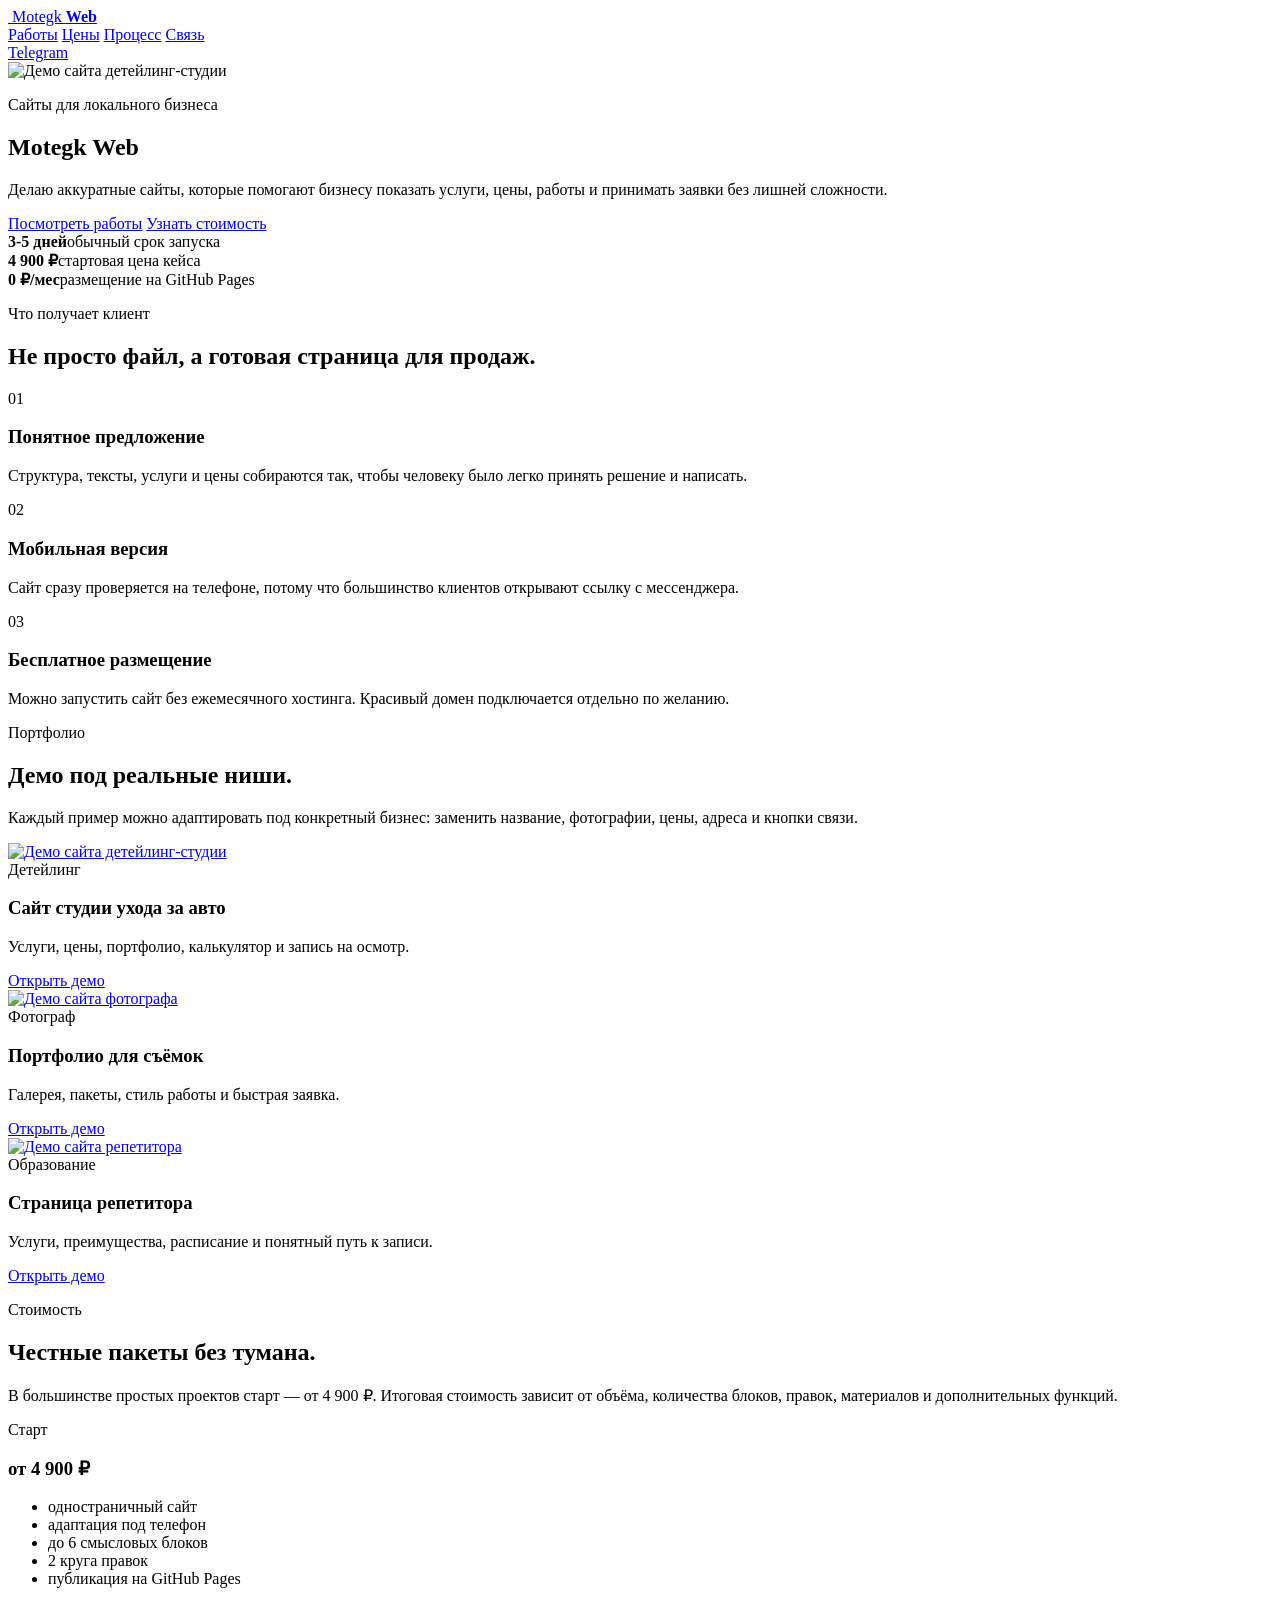
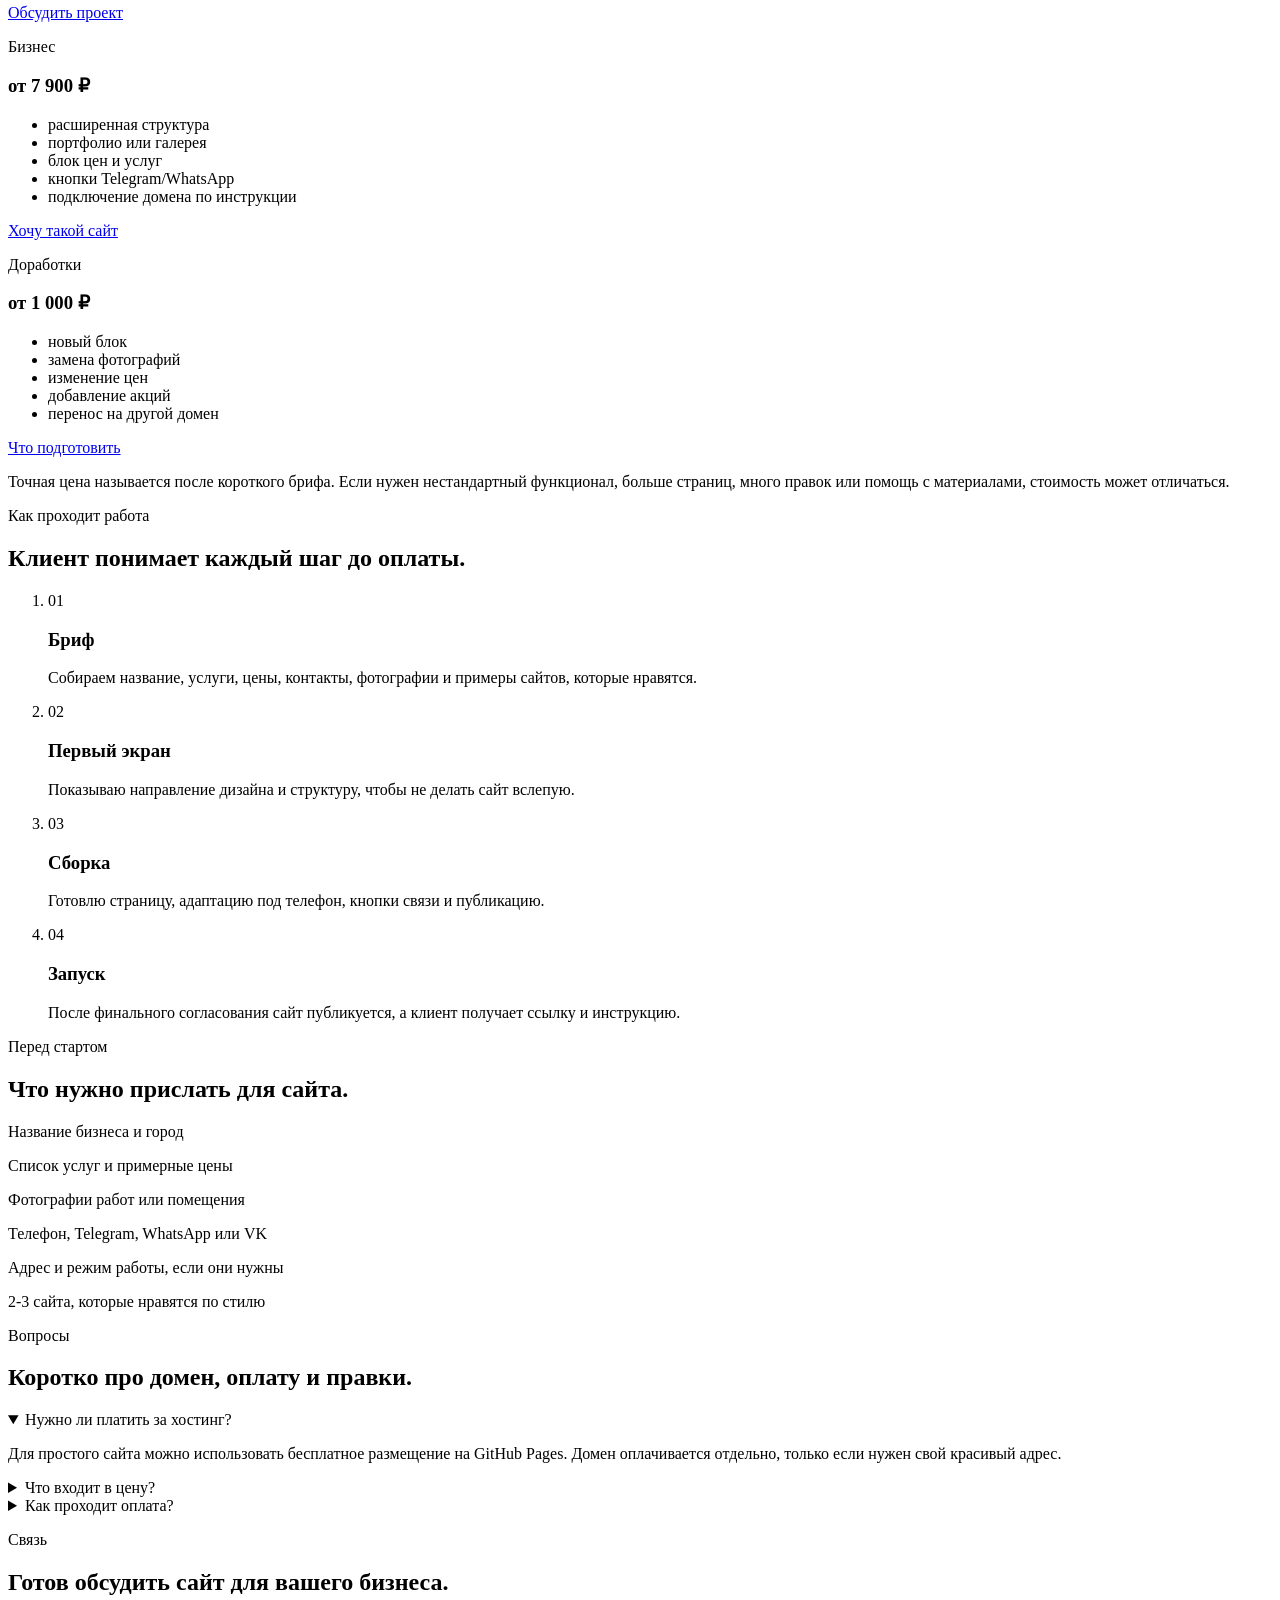
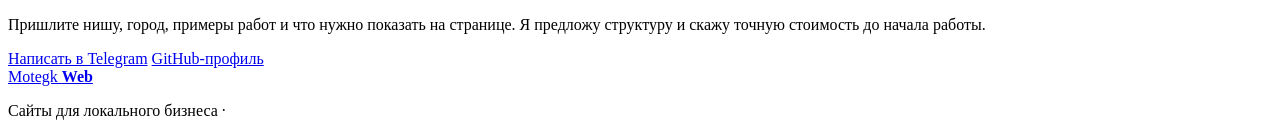
==== index.html @ 1a7b8a08 "Add files via upload" ====
<!doctype html>
<html lang="ru">
<head>
  <meta charset="UTF-8">
  <meta name="viewport" content="width=device-width, initial-scale=1.0">
  <meta name="description" content="Motegk Web: аккуратные сайты для локального бизнеса. Лендинги, портфолио и страницы услуг с бесплатным размещением.">
  <title>Motegk Web | сайты для локального бизнеса</title>
  <link rel="stylesheet" href="styles.css">
</head>
<body>
  <header class="site-header">
    <a class="brand" href="#top" aria-label="Motegk Web">
      <img class="brand-logo" src="assets/logo-motegk.webp" alt="">
      <span>Motegk <b>Web</b></span>
    </a>
    <nav class="desktop-nav" aria-label="Основная навигация">
      <a href="#cases">Работы</a>
      <a href="#prices">Цены</a>
      <a href="#process">Процесс</a>
      <a href="#contact">Связь</a>
    </nav>
    <a class="header-button" href="https://t.me/Motegk">Telegram</a>
  </header>

  <main>
    <section class="hero" id="top">
      <img class="hero-image" src="assets/case-detailing.webp" alt="Демо сайта детейлинг-студии">
      <div class="hero-overlay" aria-hidden="true"></div>
      <div class="hero-content">
        <p class="eyebrow">Сайты для локального бизнеса</p>
        <h1>Motegk Web</h1>
        <p class="hero-copy">Делаю аккуратные сайты, которые помогают бизнесу показать услуги, цены, работы и принимать заявки без лишней сложности.</p>
        <div class="hero-actions">
          <a class="primary-action" href="#cases">Посмотреть работы</a>
          <a class="secondary-action" href="#prices">Узнать стоимость</a>
        </div>
      </div>
      <div class="hero-proof" aria-label="Кратко о формате работы">
        <div><strong>3-5 дней</strong><span>обычный срок запуска</span></div>
        <div><strong>4 900 ₽</strong><span>стартовая цена кейса</span></div>
        <div><strong>0 ₽/мес</strong><span>размещение на GitHub Pages</span></div>
      </div>
    </section>

    <section class="intro section">
      <div class="intro-lead">
        <p class="eyebrow dark">Что получает клиент</p>
        <h2>Не просто файл, а готовая страница для продаж.</h2>
      </div>
      <div class="intro-grid">
        <article>
          <span>01</span>
          <h3>Понятное предложение</h3>
          <p>Структура, тексты, услуги и цены собираются так, чтобы человеку было легко принять решение и написать.</p>
        </article>
        <article>
          <span>02</span>
          <h3>Мобильная версия</h3>
          <p>Сайт сразу проверяется на телефоне, потому что большинство клиентов открывают ссылку с мессенджера.</p>
        </article>
        <article>
          <span>03</span>
          <h3>Бесплатное размещение</h3>
          <p>Можно запустить сайт без ежемесячного хостинга. Красивый домен подключается отдельно по желанию.</p>
        </article>
      </div>
    </section>

    <section class="cases section" id="cases">
      <div class="section-heading">
        <div>
          <p class="eyebrow dark">Портфолио</p>
          <h2>Демо под реальные ниши.</h2>
        </div>
        <p>Каждый пример можно адаптировать под конкретный бизнес: заменить название, фотографии, цены, адреса и кнопки связи.</p>
      </div>
      <div class="case-grid">
        <article class="case-card">
          <a class="case-image" href="https://motegk.github.io/detailing-studio-demo/" target="_blank" rel="noopener">
            <img src="assets/case-detailing.webp" alt="Демо сайта детейлинг-студии">
          </a>
          <div class="case-body">
            <span>Детейлинг</span>
            <h3>Сайт студии ухода за авто</h3>
            <p>Услуги, цены, портфолио, калькулятор и запись на осмотр.</p>
            <a href="https://motegk.github.io/detailing-studio-demo/" target="_blank" rel="noopener">Открыть демо</a>
          </div>
        </article>
        <article class="case-card">
          <a class="case-image" href="https://motegk.github.io/photographer-demo/" target="_blank" rel="noopener">
            <img src="assets/case-photographer.webp" alt="Демо сайта фотографа">
          </a>
          <div class="case-body">
            <span>Фотограф</span>
            <h3>Портфолио для съёмок</h3>
            <p>Галерея, пакеты, стиль работы и быстрая заявка.</p>
            <a href="https://motegk.github.io/photographer-demo/" target="_blank" rel="noopener">Открыть демо</a>
          </div>
        </article>
        <article class="case-card">
          <a class="case-image" href="https://motegk.github.io/math-tutor-demo/" target="_blank" rel="noopener">
            <img src="assets/case-tutor.webp" alt="Демо сайта репетитора">
          </a>
          <div class="case-body">
            <span>Образование</span>
            <h3>Страница репетитора</h3>
            <p>Услуги, преимущества, расписание и понятный путь к записи.</p>
            <a href="https://motegk.github.io/math-tutor-demo/" target="_blank" rel="noopener">Открыть демо</a>
          </div>
        </article>
      </div>
    </section>

    <section class="prices section" id="prices">
      <div class="section-heading">
        <div>
          <p class="eyebrow dark">Стоимость</p>
          <h2>Честные пакеты без тумана.</h2>
        </div>
        <p>В большинстве простых проектов старт — от 4 900 ₽. Итоговая стоимость зависит от объёма, количества блоков, правок, материалов и дополнительных функций.</p>
      </div>
      <div class="price-grid">
        <article class="price-card">
          <p>Старт</p>
          <h3>от 4 900 ₽</h3>
          <ul>
            <li>одностраничный сайт</li>
            <li>адаптация под телефон</li>
            <li>до 6 смысловых блоков</li>
            <li>2 круга правок</li>
            <li>публикация на GitHub Pages</li>
          </ul>
          <a href="https://t.me/Motegk">Обсудить проект</a>
        </article>
        <article class="price-card featured">
          <p>Бизнес</p>
          <h3>от 7 900 ₽</h3>
          <ul>
            <li>расширенная структура</li>
            <li>портфолио или галерея</li>
            <li>блок цен и услуг</li>
            <li>кнопки Telegram/WhatsApp</li>
            <li>подключение домена по инструкции</li>
          </ul>
          <a href="https://t.me/Motegk">Хочу такой сайт</a>
        </article>
        <article class="price-card">
          <p>Доработки</p>
          <h3>от 1 000 ₽</h3>
          <ul>
            <li>новый блок</li>
            <li>замена фотографий</li>
            <li>изменение цен</li>
            <li>добавление акций</li>
            <li>перенос на другой домен</li>
          </ul>
          <a href="#brief">Что подготовить</a>
        </article>
      </div>
      <p class="price-note">Точная цена называется после короткого брифа. Если нужен нестандартный функционал, больше страниц, много правок или помощь с материалами, стоимость может отличаться.</p>
    </section>

    <section class="process section" id="process">
      <div class="process-copy">
        <p class="eyebrow dark">Как проходит работа</p>
        <h2>Клиент понимает каждый шаг до оплаты.</h2>
      </div>
      <ol class="process-list">
        <li><span>01</span><h3>Бриф</h3><p>Собираем название, услуги, цены, контакты, фотографии и примеры сайтов, которые нравятся.</p></li>
        <li><span>02</span><h3>Первый экран</h3><p>Показываю направление дизайна и структуру, чтобы не делать сайт вслепую.</p></li>
        <li><span>03</span><h3>Сборка</h3><p>Готовлю страницу, адаптацию под телефон, кнопки связи и публикацию.</p></li>
        <li><span>04</span><h3>Запуск</h3><p>После финального согласования сайт публикуется, а клиент получает ссылку и инструкцию.</p></li>
      </ol>
    </section>

    <section class="brief section" id="brief">
      <div>
        <p class="eyebrow dark">Перед стартом</p>
        <h2>Что нужно прислать для сайта.</h2>
      </div>
      <div class="brief-list">
        <p>Название бизнеса и город</p>
        <p>Список услуг и примерные цены</p>
        <p>Фотографии работ или помещения</p>
        <p>Телефон, Telegram, WhatsApp или VK</p>
        <p>Адрес и режим работы, если они нужны</p>
        <p>2-3 сайта, которые нравятся по стилю</p>
      </div>
    </section>

    <section class="faq section">
      <div class="section-heading">
        <div>
          <p class="eyebrow dark">Вопросы</p>
          <h2>Коротко про домен, оплату и правки.</h2>
        </div>
      </div>
      <div class="faq-list">
        <details open>
          <summary>Нужно ли платить за хостинг?</summary>
          <p>Для простого сайта можно использовать бесплатное размещение на GitHub Pages. Домен оплачивается отдельно, только если нужен свой красивый адрес.</p>
        </details>
        <details>
          <summary>Что входит в цену?</summary>
          <p>Структура, дизайн, верстка, мобильная версия, публикация, базовые правки и инструкция по дальнейшему использованию.</p>
        </details>
        <details>
          <summary>Как проходит оплата?</summary>
          <p>Оплата делится на этапы после согласования задачи. Способ оплаты и документы обсуждаются заранее, чтобы обе стороны понимали условия.</p>
        </details>
      </div>
    </section>

    <section class="contact section" id="contact">
      <div class="contact-panel">
        <p class="eyebrow">Связь</p>
        <h2>Готов обсудить сайт для вашего бизнеса.</h2>
        <p>Пришлите нишу, город, примеры работ и что нужно показать на странице. Я предложу структуру и скажу точную стоимость до начала работы.</p>
        <div class="contact-actions">
          <a class="light-action" href="https://t.me/Motegk">Написать в Telegram</a>
          <a class="outline-action" href="https://github.com/Motegk">GitHub-профиль</a>
        </div>
      </div>
    </section>
  </main>

  <footer>
    <a class="brand" href="#top"><img class="brand-logo" src="assets/logo-motegk.webp" alt=""><span>Motegk <b>Web</b></span></a>
    <p>Сайты для локального бизнеса · <span id="year"></span></p>
  </footer>

  <script src="script.js"></script>
</body>
</html>
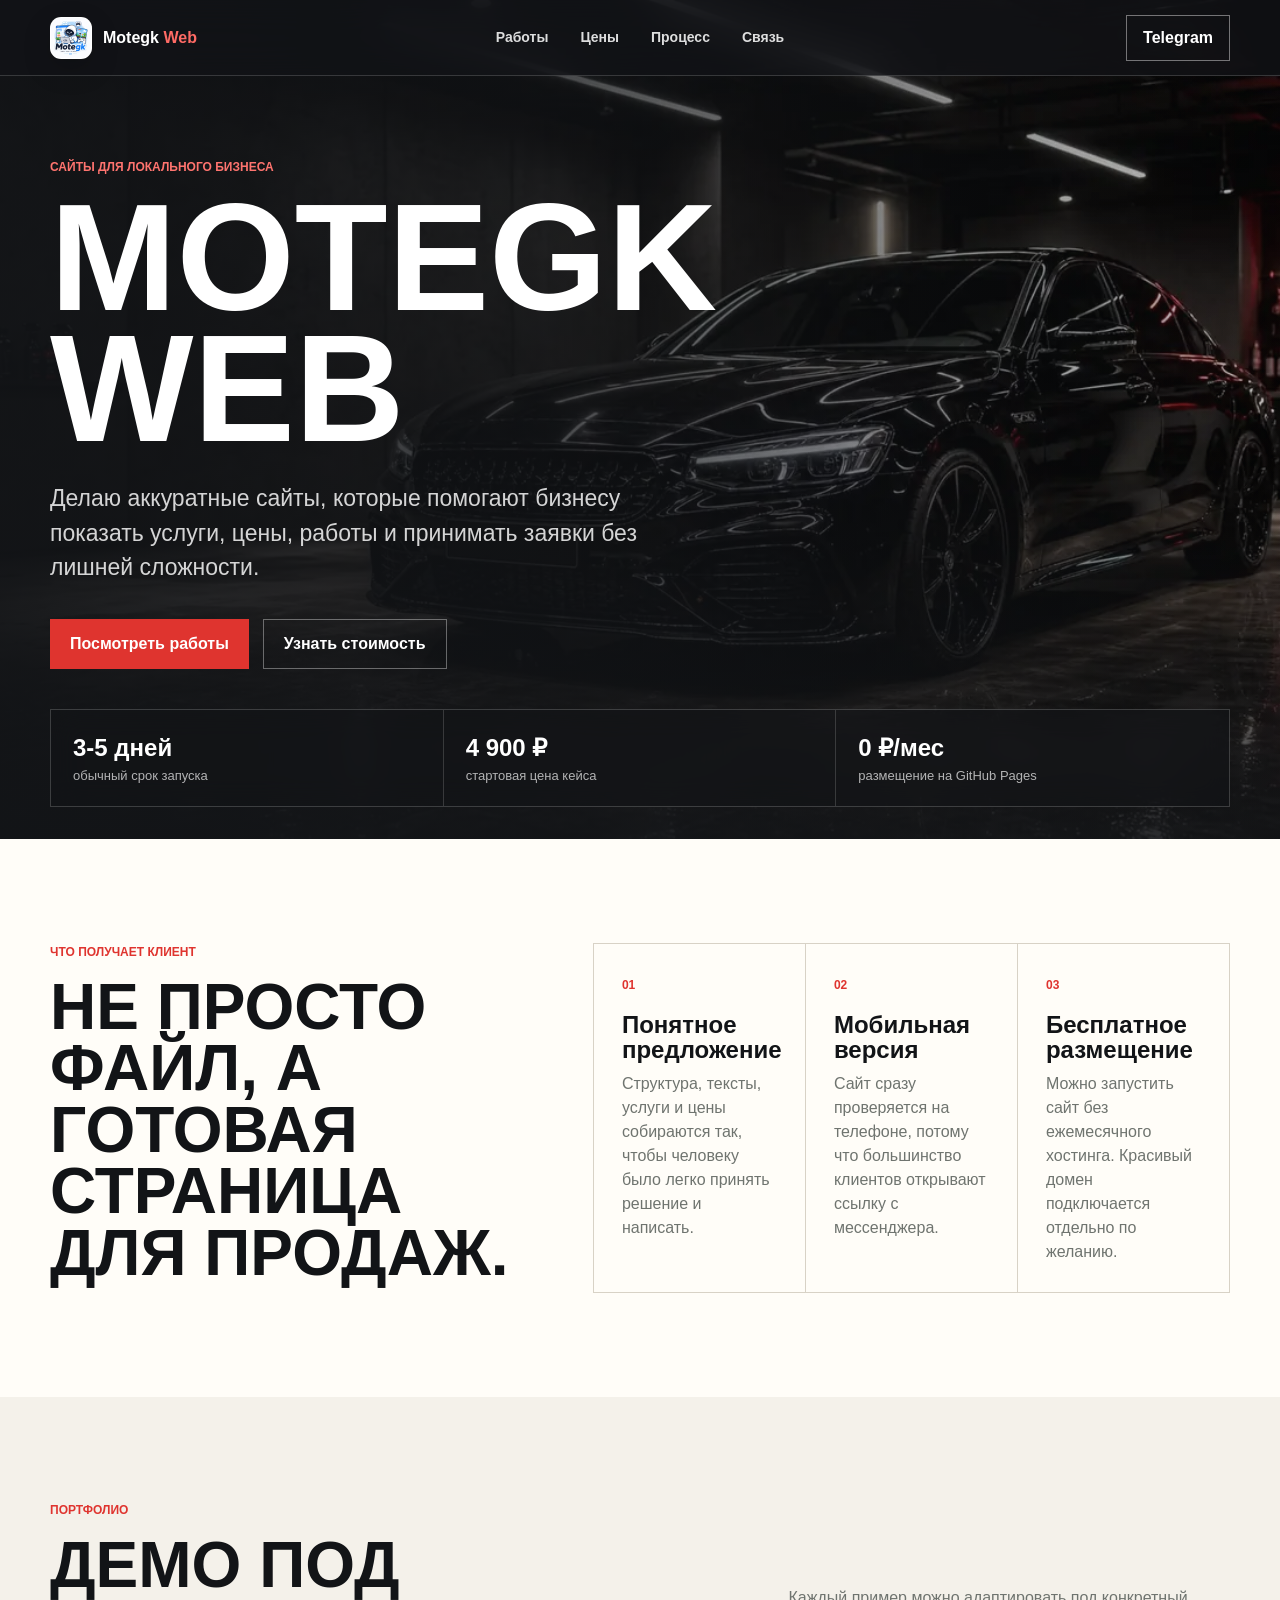
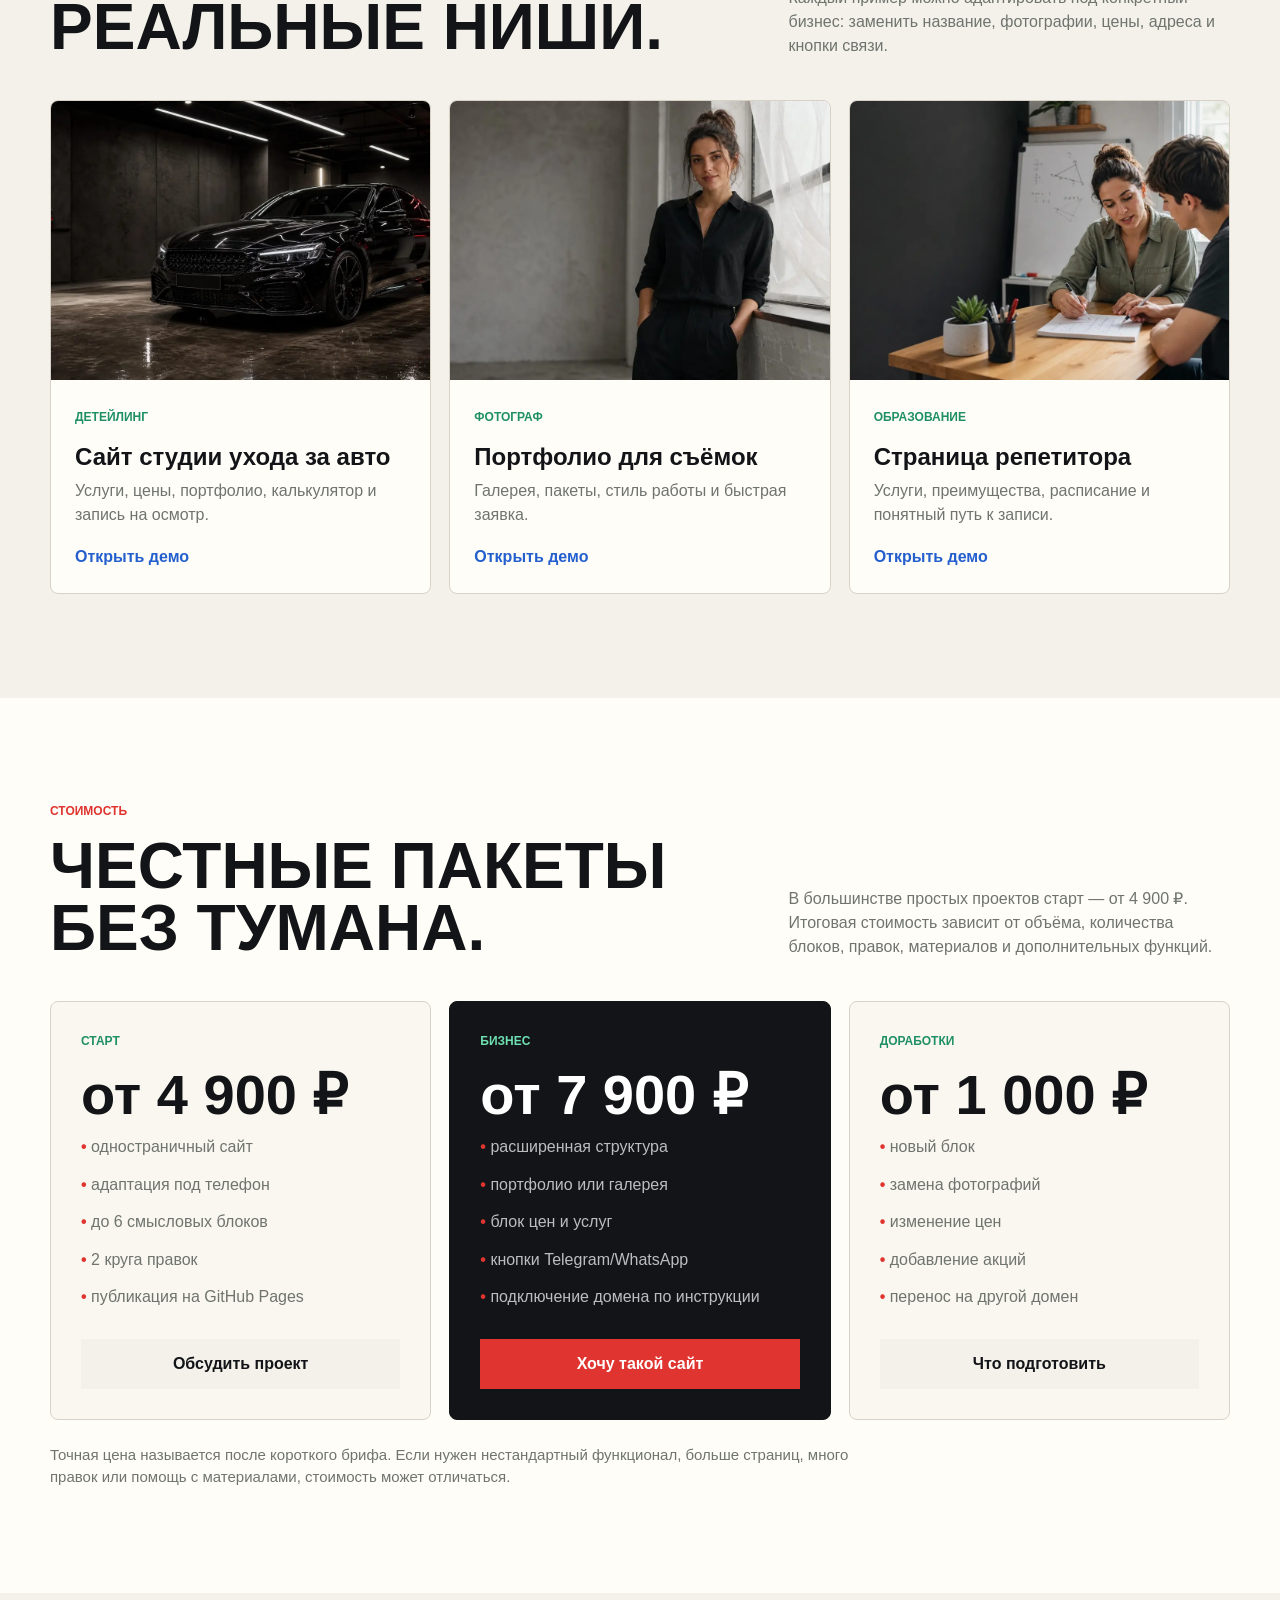
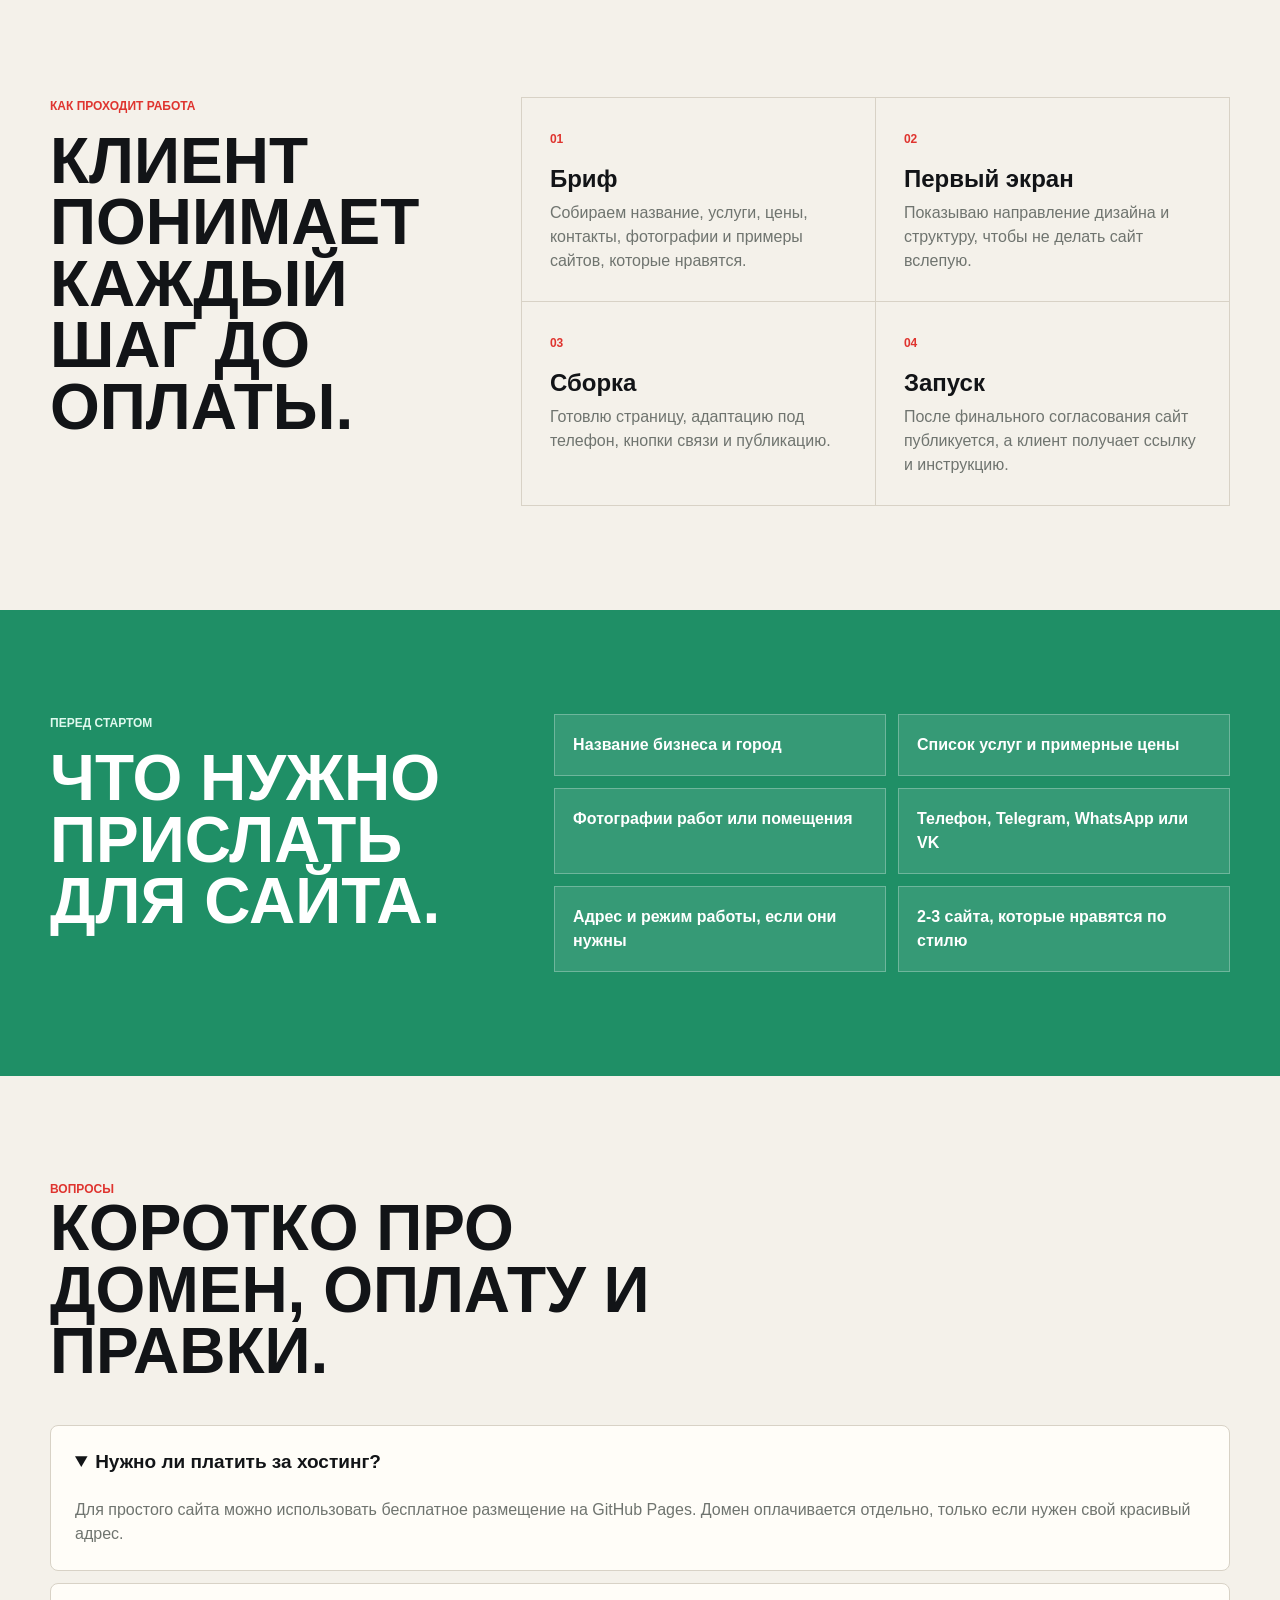
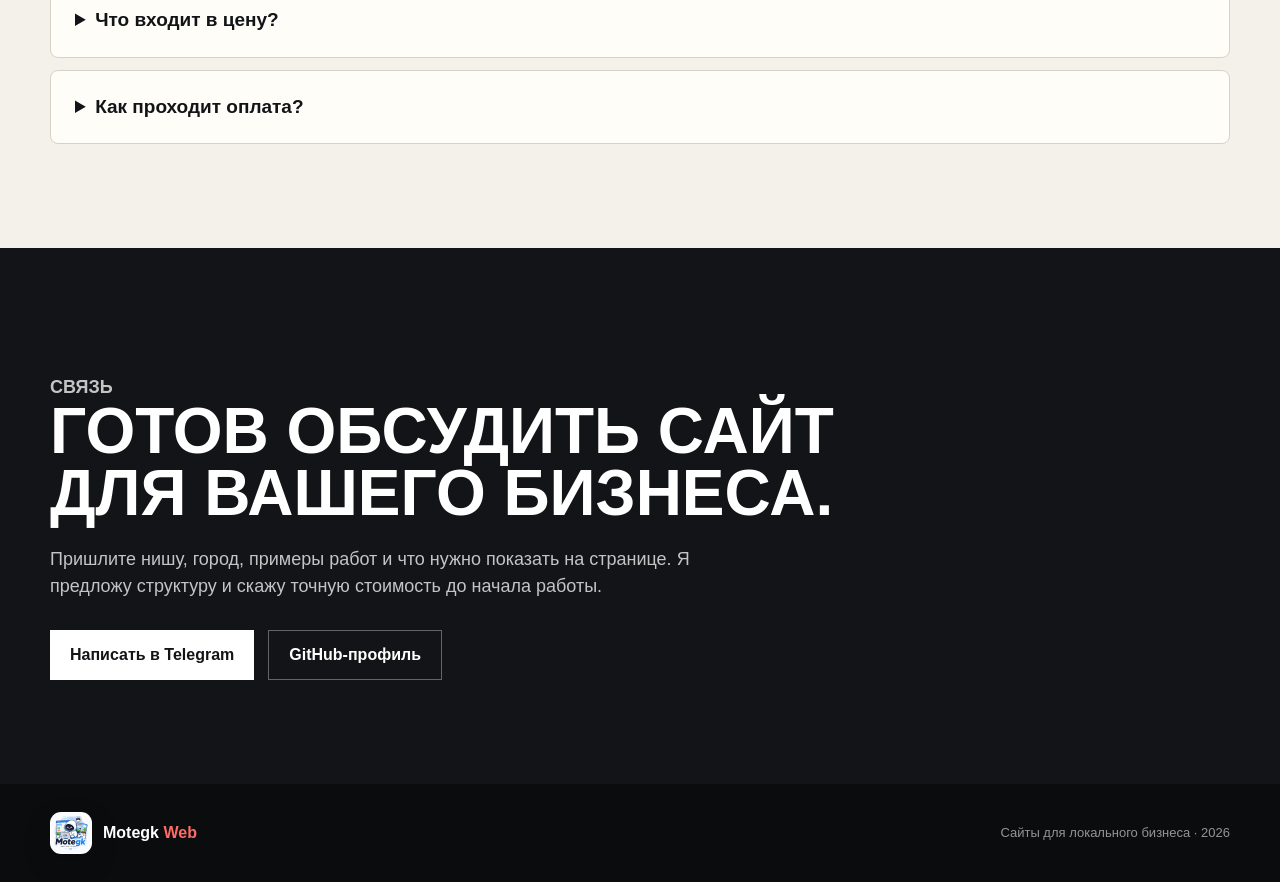
==== commit 3866d58e: "Add files via upload" ====
--- a/index.html
+++ b/index.html
@@ -1,16 +1,587 @@
-<!doctype html>
+﻿<!doctype html>
 <html lang="ru">
 <head>
   <meta charset="UTF-8">
   <meta name="viewport" content="width=device-width, initial-scale=1.0">
   <meta name="description" content="Motegk Web: аккуратные сайты для локального бизнеса. Лендинги, портфолио и страницы услуг с бесплатным размещением.">
   <title>Motegk Web | сайты для локального бизнеса</title>
-  <link rel="stylesheet" href="styles.css">
+  <style>
+:root {
+  --ink: #121417;
+  --graphite: #1c1f23;
+  --paper: #f4f1ea;
+  --white: #fffdf8;
+  --muted: #6f746f;
+  --line: #d8d2c6;
+  --red: #df342f;
+  --green: #1f8f66;
+  --blue: #245fce;
+  --max: 1180px;
+}
+
+* { box-sizing: border-box; }
+html {
+  width: 100%;
+  overflow-x: hidden;
+  scroll-behavior: smooth;
+}
+body {
+  width: 100%;
+  overflow-x: hidden;
+  margin: 0;
+  background: var(--paper);
+  color: var(--ink);
+  font-family: Arial, Helvetica, sans-serif;
+  line-height: 1.5;
+}
+
+body.menu-open { overflow: hidden; }
+img { display: block; max-width: 100%; }
+a { color: inherit; text-decoration: none; }
+button { font: inherit; cursor: pointer; }
+
+.site-header {
+  position: fixed;
+  z-index: 20;
+  top: 0;
+  left: 0;
+  right: 0;
+  height: 76px;
+  display: grid;
+  grid-template-columns: 1fr auto 1fr;
+  align-items: center;
+  padding: 0 max(22px, calc((100vw - var(--max)) / 2));
+  color: white;
+  background: rgba(18, 20, 23, .74);
+  border-bottom: 1px solid rgba(255,255,255,.16);
+  backdrop-filter: blur(18px);
+}
+
+.brand {
+  display: inline-flex;
+  align-items: center;
+  gap: 11px;
+  width: max-content;
+  font-weight: 800;
+}
+
+.brand-logo {
+  width: 42px;
+  height: 42px;
+  border: 1px solid rgba(255,255,255,.42);
+  border-radius: 11px;
+  background: white;
+  object-fit: cover;
+  box-shadow: 0 10px 28px rgba(0,0,0,.18);
+}
+
+.brand b { color: #ff6b65; }
+.desktop-nav { display: flex; gap: 32px; font-size: 14px; font-weight: 700; }
+.desktop-nav a { color: rgba(255,255,255,.86); }
+.desktop-nav a:hover { color: white; }
+
+.header-button {
+  justify-self: end;
+  padding: 10px 16px;
+  border: 1px solid rgba(255,255,255,.42);
+  color: white;
+  font-weight: 800;
+}
+
+.header-button:hover { background: white; color: var(--ink); }
+
+.menu-button {
+  display: none;
+  position: relative;
+  justify-self: end;
+  width: 44px;
+  height: 44px;
+  border: 1px solid rgba(255,255,255,.28);
+  background: rgba(255,255,255,.04);
+}
+
+.menu-button span {
+  position: absolute;
+  left: 9px;
+  display: block;
+  width: 24px;
+  height: 2px;
+  background: white;
+}
+
+.menu-button span:first-child { top: 15px; }
+.menu-button span:last-child { top: 26px; }
+
+.mobile-nav { display: none; }
+
+.hero {
+  position: relative;
+  min-height: 90svh;
+  display: grid;
+  align-items: end;
+  overflow: hidden;
+  color: white;
+  background: var(--ink);
+}
+
+.hero-image {
+  position: absolute;
+  inset: 0;
+  width: 100%;
+  height: 100%;
+  object-fit: cover;
+  object-position: 56% center;
+  filter: saturate(.92);
+}
+
+.hero-overlay {
+  position: absolute;
+  inset: 0;
+  background:
+    linear-gradient(90deg, rgba(18,20,23,.92) 0%, rgba(18,20,23,.76) 42%, rgba(18,20,23,.16) 100%),
+    linear-gradient(0deg, rgba(18,20,23,.86) 0%, rgba(18,20,23,.06) 45%);
+}
+
+.hero-content {
+  position: relative;
+  z-index: 2;
+  min-width: 0;
+  width: min(760px, calc(100vw - 44px));
+  margin-left: max(22px, calc((100vw - var(--max)) / 2));
+  padding: 158px 0 170px;
+}
+
+.eyebrow {
+  margin: 0 0 16px;
+  color: #ff746f;
+  font-size: 12px;
+  font-weight: 900;
+  text-transform: uppercase;
+}
+
+.eyebrow.dark { color: var(--red); }
+
+.hero h1 {
+  margin: 0;
+  font-size: clamp(72px, 12vw, 152px);
+  line-height: .86;
+  text-transform: uppercase;
+}
+
+.hero-copy {
+  max-width: 650px;
+  margin: 28px 0 0;
+  color: rgba(255,255,255,.82);
+  font-size: clamp(18px, 2vw, 23px);
+  overflow-wrap: anywhere;
+}
+
+.hero-actions {
+  display: flex;
+  flex-wrap: wrap;
+  gap: 14px;
+  margin-top: 34px;
+}
+
+.primary-action,
+.secondary-action,
+.light-action,
+.outline-action,
+.price-card a {
+  display: inline-flex;
+  align-items: center;
+  justify-content: center;
+  min-height: 50px;
+  padding: 0 20px;
+  font-weight: 900;
+}
+
+.primary-action,
+.price-card.featured a {
+  background: var(--red);
+  color: white;
+}
+
+.primary-action:hover,
+.price-card.featured a:hover { background: #bb211d; }
+
+.secondary-action {
+  border: 1px solid rgba(255,255,255,.36);
+  color: white;
+}
+
+.secondary-action:hover { background: white; color: var(--ink); }
+
+.hero-proof {
+  position: absolute;
+  z-index: 2;
+  left: max(22px, calc((100vw - var(--max)) / 2));
+  right: max(22px, calc((100vw - var(--max)) / 2));
+  bottom: 32px;
+  display: grid;
+  grid-template-columns: repeat(3, 1fr);
+  border: 1px solid rgba(255,255,255,.18);
+  background: rgba(18,20,23,.62);
+  backdrop-filter: blur(14px);
+}
+
+.hero-proof div {
+  min-width: 0;
+  padding: 20px 22px;
+  border-right: 1px solid rgba(255,255,255,.16);
+}
+
+.hero-proof div:last-child { border-right: 0; }
+.hero-proof strong { display: block; font-size: 24px; }
+.hero-proof span { display: block; color: rgba(255,255,255,.68); font-size: 13px; }
+
+.section {
+  padding: 104px max(22px, calc((100vw - var(--max)) / 2));
+}
+
+.section-heading {
+  display: grid;
+  grid-template-columns: minmax(0, 1.1fr) minmax(280px, .72fr);
+  gap: 64px;
+  align-items: end;
+  margin-bottom: 42px;
+}
+
+.section-heading h2,
+.intro-lead h2,
+.process-copy h2,
+.brief h2,
+.contact h2 {
+  margin: 0;
+  font-size: clamp(38px, 5vw, 68px);
+  line-height: .96;
+  text-transform: uppercase;
+}
+
+.section-heading > p,
+.intro-grid p,
+.case-body p,
+.process-list p,
+.faq p,
+.contact p {
+  margin: 0;
+  color: var(--muted);
+}
+
+.intro {
+  display: grid;
+  grid-template-columns: .85fr 1.15fr;
+  gap: 72px;
+  background: var(--white);
+}
+
+.intro-grid {
+  display: grid;
+  grid-template-columns: repeat(3, 1fr);
+  gap: 1px;
+  background: var(--line);
+  border: 1px solid var(--line);
+}
+
+.intro-grid article {
+  min-width: 0;
+  padding: 28px;
+  background: var(--white);
+}
+
+.intro-grid span,
+.process-list span {
+  color: var(--red);
+  font-size: 12px;
+  font-weight: 900;
+}
+
+.intro-grid h3,
+.process-list h3,
+.case-body h3,
+.price-card h3 {
+  margin: 16px 0 10px;
+  font-size: 24px;
+  line-height: 1.05;
+}
+
+.cases { background: var(--paper); }
+
+.case-grid {
+  display: grid;
+  grid-template-columns: repeat(3, 1fr);
+  gap: 18px;
+}
+
+.case-card {
+  min-width: 0;
+  overflow: hidden;
+  border: 1px solid var(--line);
+  border-radius: 8px;
+  background: var(--white);
+}
+
+.case-image {
+  position: relative;
+  display: block;
+  aspect-ratio: 1.36;
+  overflow: hidden;
+  background: var(--graphite);
+}
+
+.case-image img {
+  width: 100%;
+  height: 100%;
+  object-fit: cover;
+  transition: transform .35s ease;
+}
+
+.case-card:hover .case-image img { transform: scale(1.045); }
+
+.case-body { padding: 24px; }
+.case-body span { color: var(--green); font-size: 12px; font-weight: 900; text-transform: uppercase; }
+.case-body a { display: inline-flex; margin-top: 18px; color: var(--blue); font-weight: 900; }
+
+.prices { background: var(--white); }
+
+.price-grid {
+  display: grid;
+  grid-template-columns: repeat(3, 1fr);
+  gap: 18px;
+}
+
+.price-card {
+  min-width: 0;
+  padding: 30px;
+  border: 1px solid var(--line);
+  border-radius: 8px;
+  background: #faf7f0;
+}
+
+.price-card.featured {
+  background: var(--ink);
+  color: white;
+  border-color: var(--ink);
+}
+
+.price-card p {
+  margin: 0;
+  color: var(--green);
+  font-size: 12px;
+  font-weight: 900;
+  text-transform: uppercase;
+}
+
+.price-card.featured p { color: #6ee0b1; }
+.price-card h3 { font-size: clamp(36px, 5vw, 56px); }
+
+.price-card ul {
+  display: grid;
+  gap: 10px;
+  min-height: 178px;
+  margin: 0 0 26px;
+  padding: 0;
+  list-style: none;
+  color: var(--muted);
+}
+
+.price-card.featured ul { color: rgba(255,255,255,.72); }
+.price-card li::before { content: "• "; color: var(--red); font-weight: 900; }
+.price-card a { width: 100%; background: var(--paper); color: var(--ink); }
+
+.price-note {
+  max-width: 820px;
+  margin: 24px 0 0;
+  color: var(--muted);
+  font-size: 15px;
+}
+
+.process {
+  display: grid;
+  grid-template-columns: .72fr 1.28fr;
+  gap: 72px;
+}
+
+.process-list {
+  display: grid;
+  grid-template-columns: repeat(2, 1fr);
+  gap: 1px;
+  margin: 0;
+  padding: 0;
+  background: var(--line);
+  border: 1px solid var(--line);
+  list-style: none;
+}
+
+.process-list li {
+  min-width: 0;
+  padding: 28px;
+  background: var(--paper);
+}
+
+.brief {
+  display: grid;
+  grid-template-columns: .78fr 1.22fr;
+  gap: 72px;
+  background: var(--green);
+  color: white;
+}
+
+.brief .eyebrow { color: #dff9ee; }
+
+.brief-list {
+  display: grid;
+  grid-template-columns: repeat(2, 1fr);
+  gap: 12px;
+}
+
+.brief-list p {
+  margin: 0;
+  padding: 18px;
+  border: 1px solid rgba(255,255,255,.28);
+  background: rgba(255,255,255,.1);
+  font-weight: 800;
+}
+
+.faq { background: var(--paper); }
+.faq-list { display: grid; gap: 12px; }
+details {
+  border: 1px solid var(--line);
+  border-radius: 8px;
+  background: var(--white);
+}
+
+summary {
+  padding: 22px 24px;
+  font-size: 19px;
+  font-weight: 900;
+  cursor: pointer;
+}
+
+details p { padding: 0 24px 24px; }
+
+.contact {
+  background: var(--ink);
+  color: white;
+}
+
+.contact-panel {
+  max-width: 860px;
+}
+
+.contact p {
+  max-width: 720px;
+  margin-top: 22px;
+  color: rgba(255,255,255,.75);
+  font-size: 18px;
+}
+
+.contact-actions {
+  display: flex;
+  flex-wrap: wrap;
+  gap: 14px;
+  margin-top: 30px;
+}
+
+.light-action { background: white; color: var(--ink); }
+.outline-action { border: 1px solid rgba(255,255,255,.34); color: white; }
+.outline-action:hover { background: white; color: var(--ink); }
+
+footer {
+  display: flex;
+  justify-content: space-between;
+  align-items: center;
+  gap: 24px;
+  padding: 28px max(22px, calc((100vw - var(--max)) / 2));
+  background: #0b0c0e;
+  color: white;
+}
+
+footer p { margin: 0; color: rgba(255,255,255,.56); font-size: 13px; }
+
+@media (max-width: 960px) {
+  .site-header {
+    grid-template-columns: 1fr auto;
+  }
+
+  .desktop-nav,
+  .header-button { display: none; }
+
+  .menu-button { display: block; }
+
+  .mobile-nav {
+    position: fixed;
+    z-index: 18;
+    top: 76px;
+    left: 0;
+    right: 0;
+    display: none;
+    padding: 12px 22px 24px;
+    background: rgba(18,20,23,.96);
+    color: white;
+  }
+
+  .mobile-nav.open { display: grid; }
+  .mobile-nav a { padding: 16px 0; border-bottom: 1px solid rgba(255,255,255,.12); font-weight: 900; }
+  .section-heading,
+  .intro,
+  .process,
+  .brief { grid-template-columns: 1fr; gap: 36px; }
+  .intro-grid,
+  .case-grid,
+  .price-grid { grid-template-columns: 1fr; }
+  .hero-proof { grid-template-columns: 1fr 1fr 1fr; }
+}
+
+@media (max-width: 620px) {
+  .site-header {
+    display: flex;
+    justify-content: space-between;
+    height: 70px;
+    padding-inline: 16px;
+  }
+  .menu-button {
+    display: block !important;
+    flex: 0 0 44px;
+  }
+  .brand { font-size: 14px; }
+  .brand-logo { width: 36px; height: 36px; border-radius: 10px; }
+  .mobile-nav { top: 70px; padding-inline: 16px; }
+  .hero { min-height: 820px; }
+  .hero-content { width: calc(100vw - 32px); margin: 0; padding: 144px 16px 300px; }
+  .hero-copy { max-width: 100%; }
+  .hero h1 { font-size: 70px; overflow-wrap: break-word; }
+  .hero-copy { font-size: 17px; }
+  .hero-actions { align-items: stretch; flex-direction: column; }
+  .hero-actions a { width: 100%; }
+  .hero-proof {
+    left: 16px;
+    right: 16px;
+    bottom: 18px;
+    grid-template-columns: 1fr;
+  }
+  .hero-proof div { border-right: 0; border-bottom: 1px solid rgba(255,255,255,.16); }
+  .hero-proof div:last-child { border-bottom: 0; }
+  .section { padding: 76px 16px; }
+  .section-heading h2,
+  .intro-lead h2,
+  .process-copy h2,
+  .brief h2,
+  .contact h2 { font-size: 40px; }
+  .intro-grid { grid-template-columns: 1fr; }
+  .price-card { padding: 24px; }
+  .price-card ul { min-height: 0; }
+  .process-list,
+  .brief-list { grid-template-columns: 1fr; }
+  footer { align-items: flex-start; flex-direction: column; padding-inline: 16px; }
+}
+
+  </style>
 </head>
 <body>
   <header class="site-header">
     <a class="brand" href="#top" aria-label="Motegk Web">
-      <img class="brand-logo" src="assets/logo-motegk.webp" alt="">
+      <img class="brand-logo" src="[data-uri]" alt="">
       <span>Motegk <b>Web</b></span>
     </a>
     <nav class="desktop-nav" aria-label="Основная навигация">
@@ -24,7 +595,7 @@
 
   <main>
     <section class="hero" id="top">
-      <img class="hero-image" src="assets/case-detailing.webp" alt="Демо сайта детейлинг-студии">
+      <img class="hero-image" src="[data-uri]" alt="Демо сайта детейлинг-студии">
       <div class="hero-overlay" aria-hidden="true"></div>
       <div class="hero-content">
         <p class="eyebrow">Сайты для локального бизнеса</p>
@@ -77,7 +648,7 @@
       <div class="case-grid">
         <article class="case-card">
           <a class="case-image" href="https://motegk.github.io/detailing-studio-demo/" target="_blank" rel="noopener">
-            <img src="assets/case-detailing.webp" alt="Демо сайта детейлинг-студии">
+            <img src="[data-uri]" alt="Демо сайта детейлинг-студии">
           </a>
           <div class="case-body">
             <span>Детейлинг</span>
@@ -88,7 +659,7 @@
         </article>
         <article class="case-card">
           <a class="case-image" href="https://motegk.github.io/photographer-demo/" target="_blank" rel="noopener">
-            <img src="assets/case-photographer.webp" alt="Демо сайта фотографа">
+            <img src="[data-uri]" alt="Демо сайта фотографа">
           </a>
           <div class="case-body">
             <span>Фотограф</span>
@@ -99,7 +670,7 @@
         </article>
         <article class="case-card">
           <a class="case-image" href="https://motegk.github.io/math-tutor-demo/" target="_blank" rel="noopener">
-            <img src="assets/case-tutor.webp" alt="Демо сайта репетитора">
+            <img src="[data-uri]" alt="Демо сайта репетитора">
           </a>
           <div class="case-body">
             <span>Образование</span>
@@ -225,10 +796,16 @@
   </main>
 
   <footer>
-    <a class="brand" href="#top"><img class="brand-logo" src="assets/logo-motegk.webp" alt=""><span>Motegk <b>Web</b></span></a>
+    <a class="brand" href="#top"><img class="brand-logo" src="[data-uri]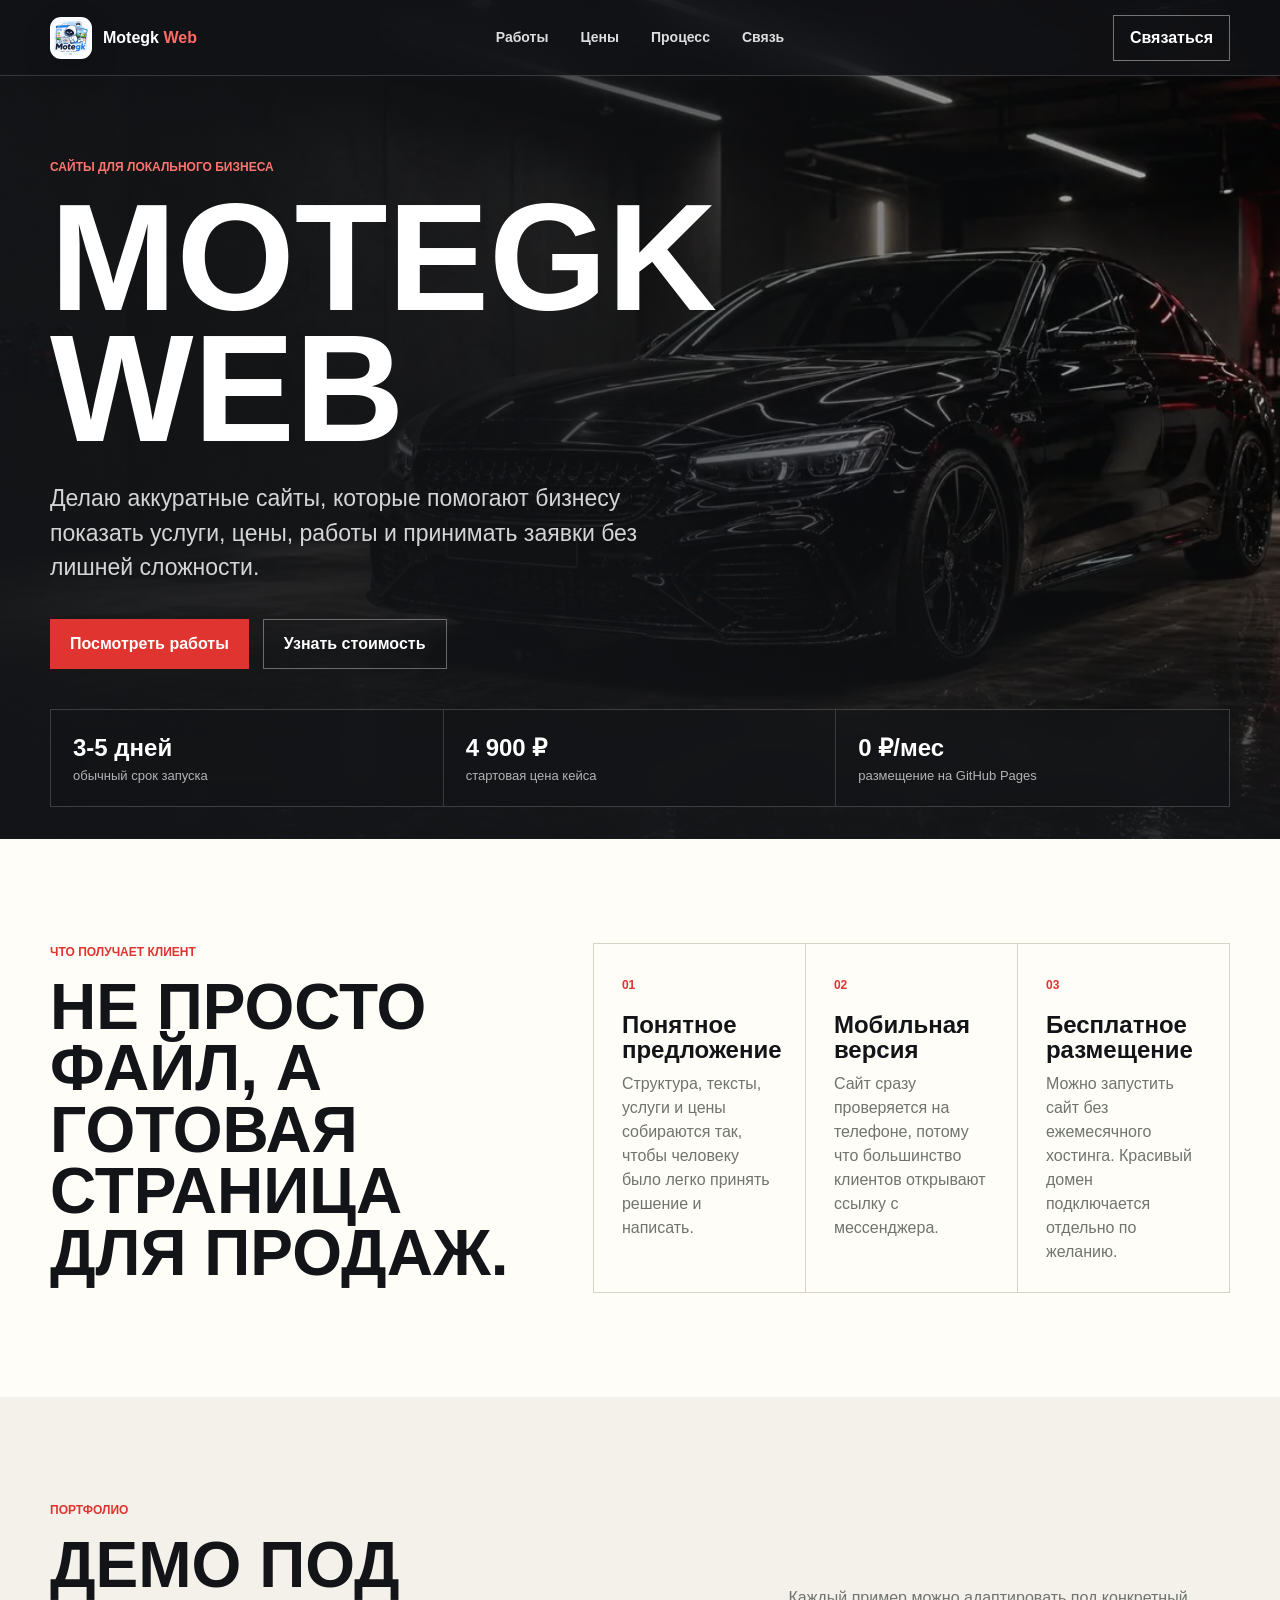
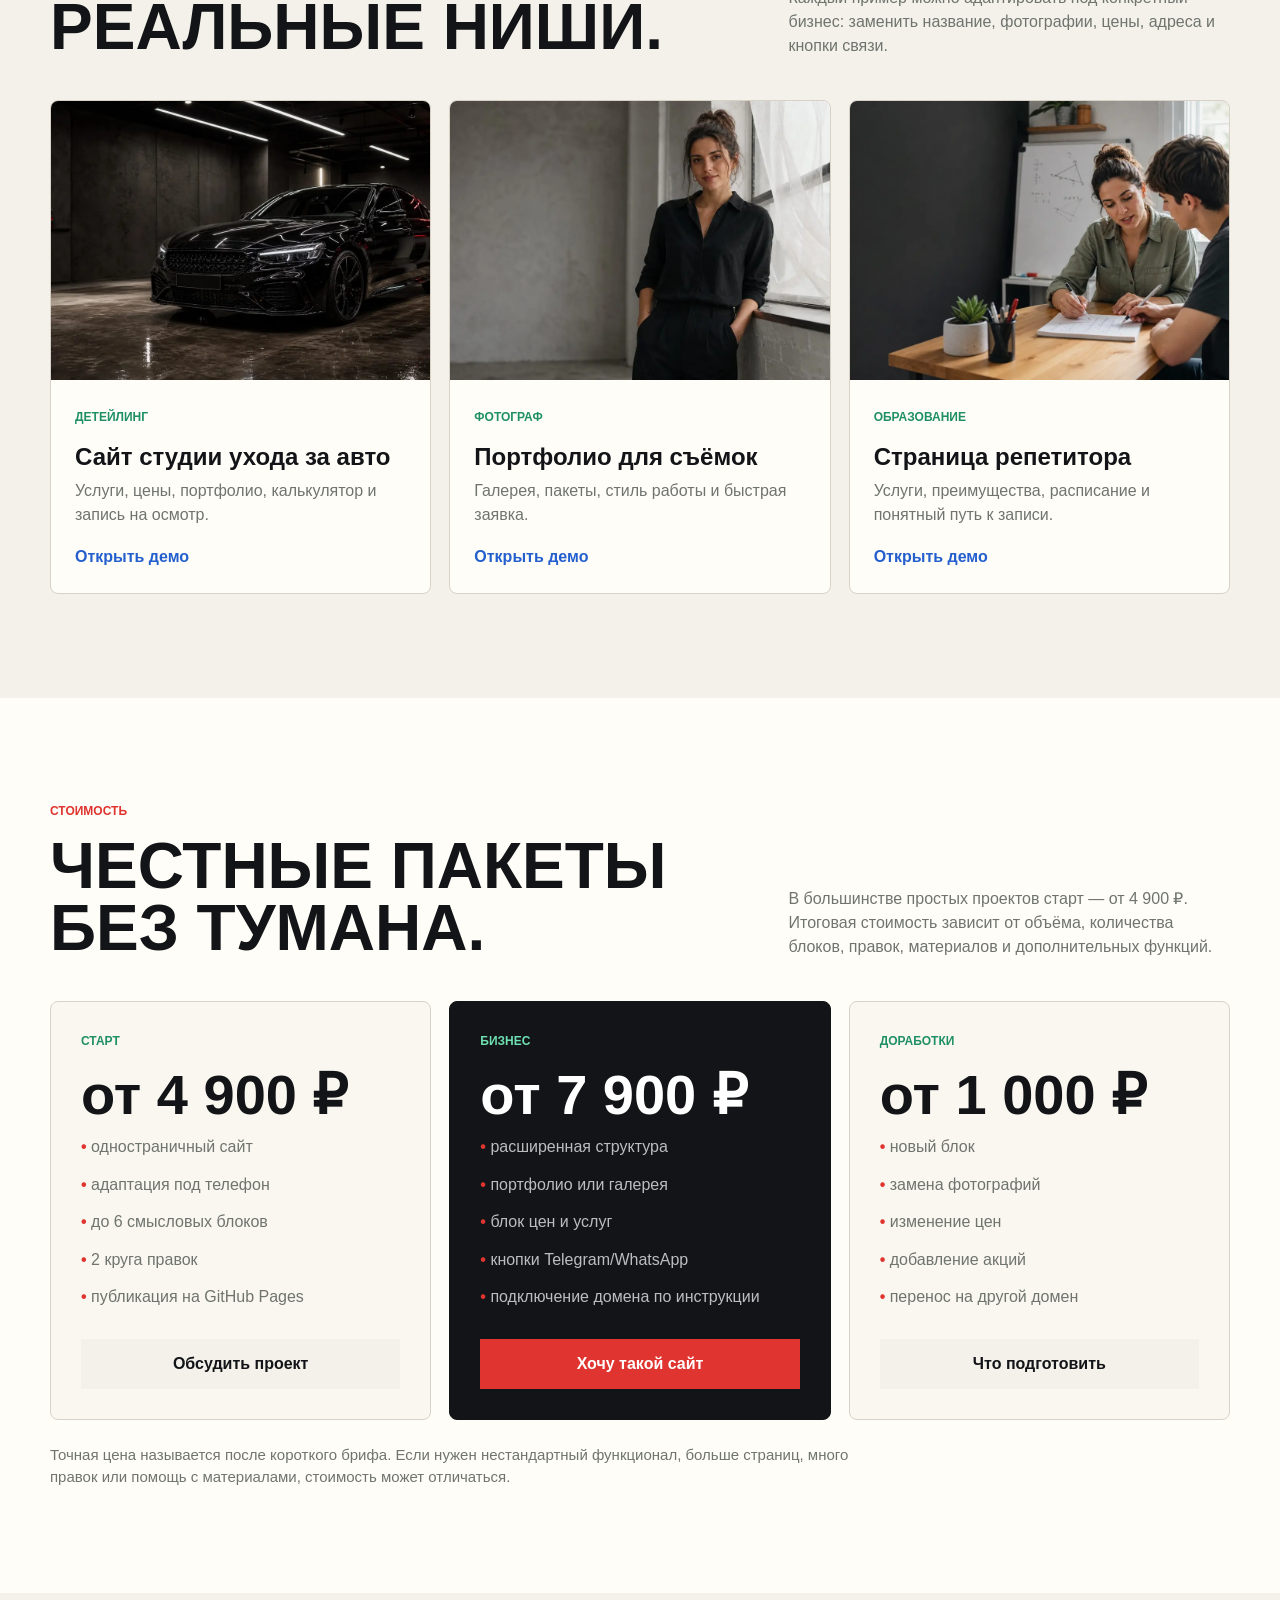
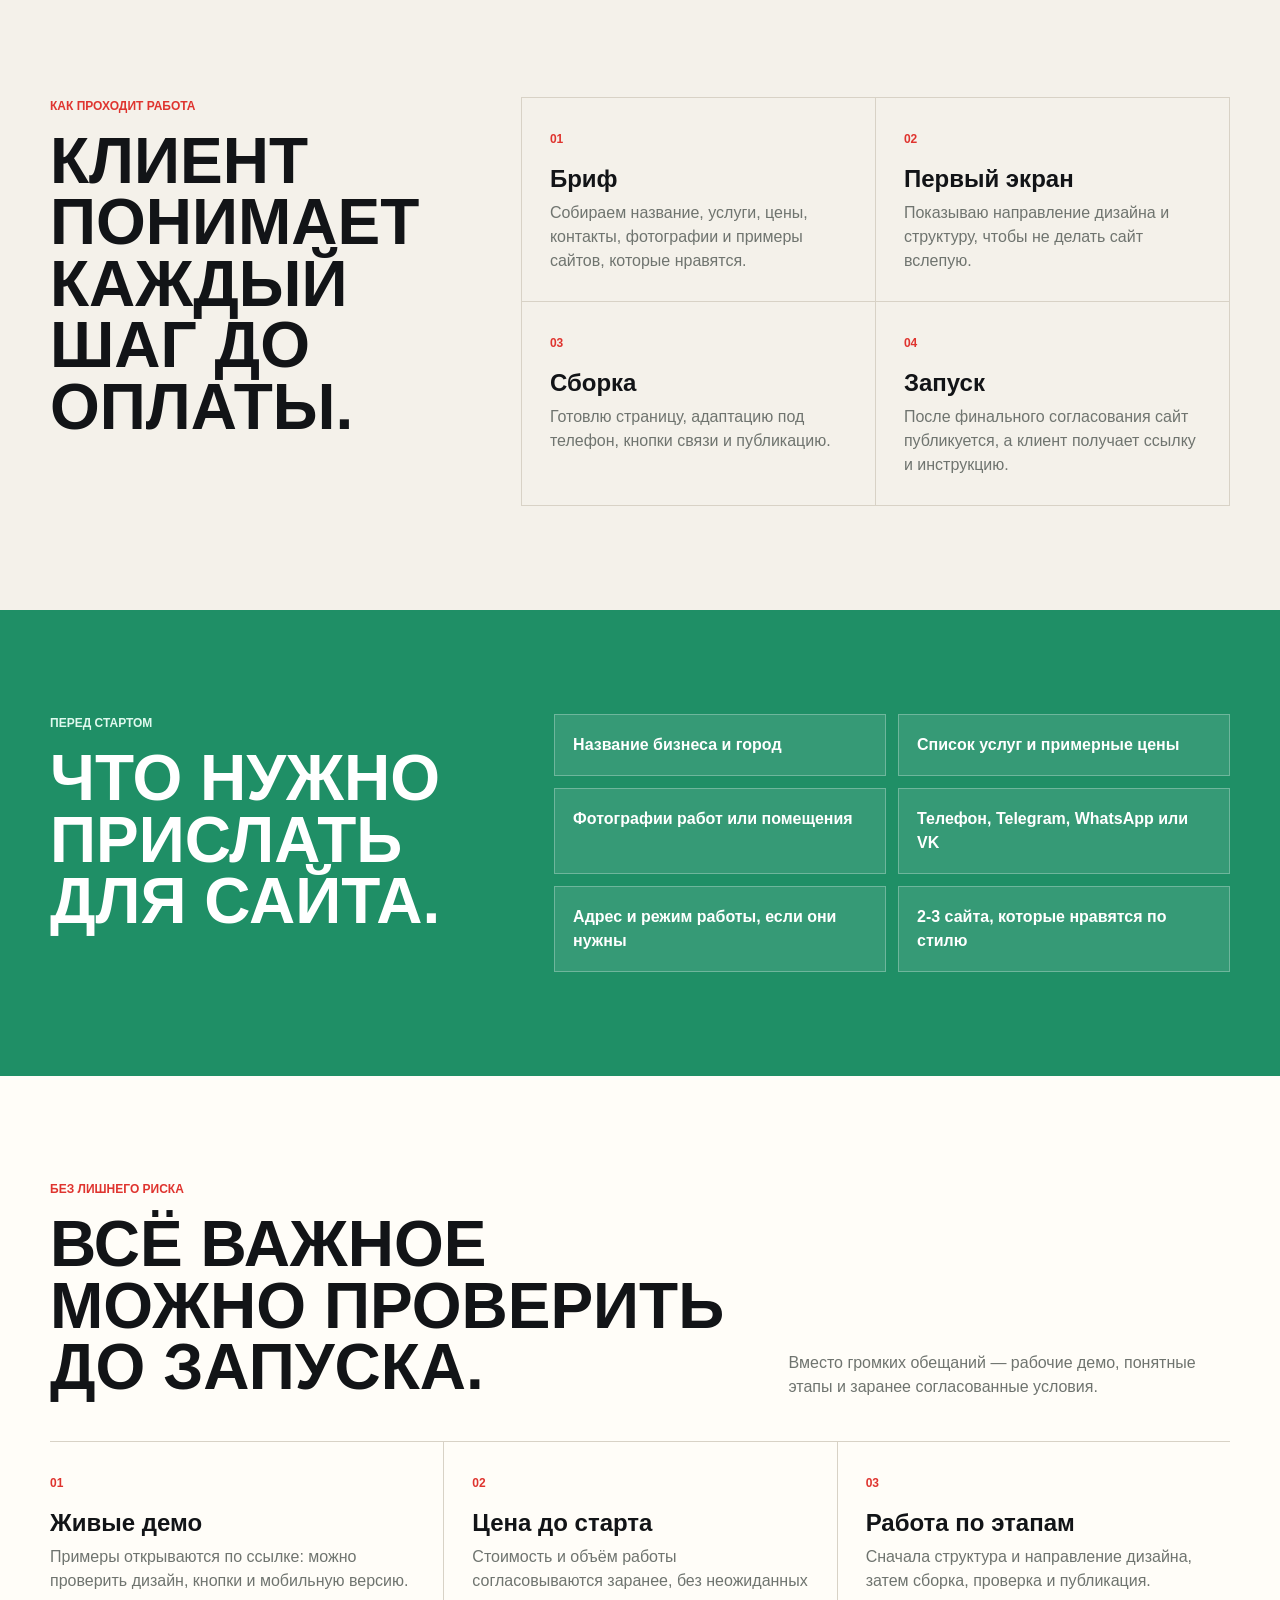
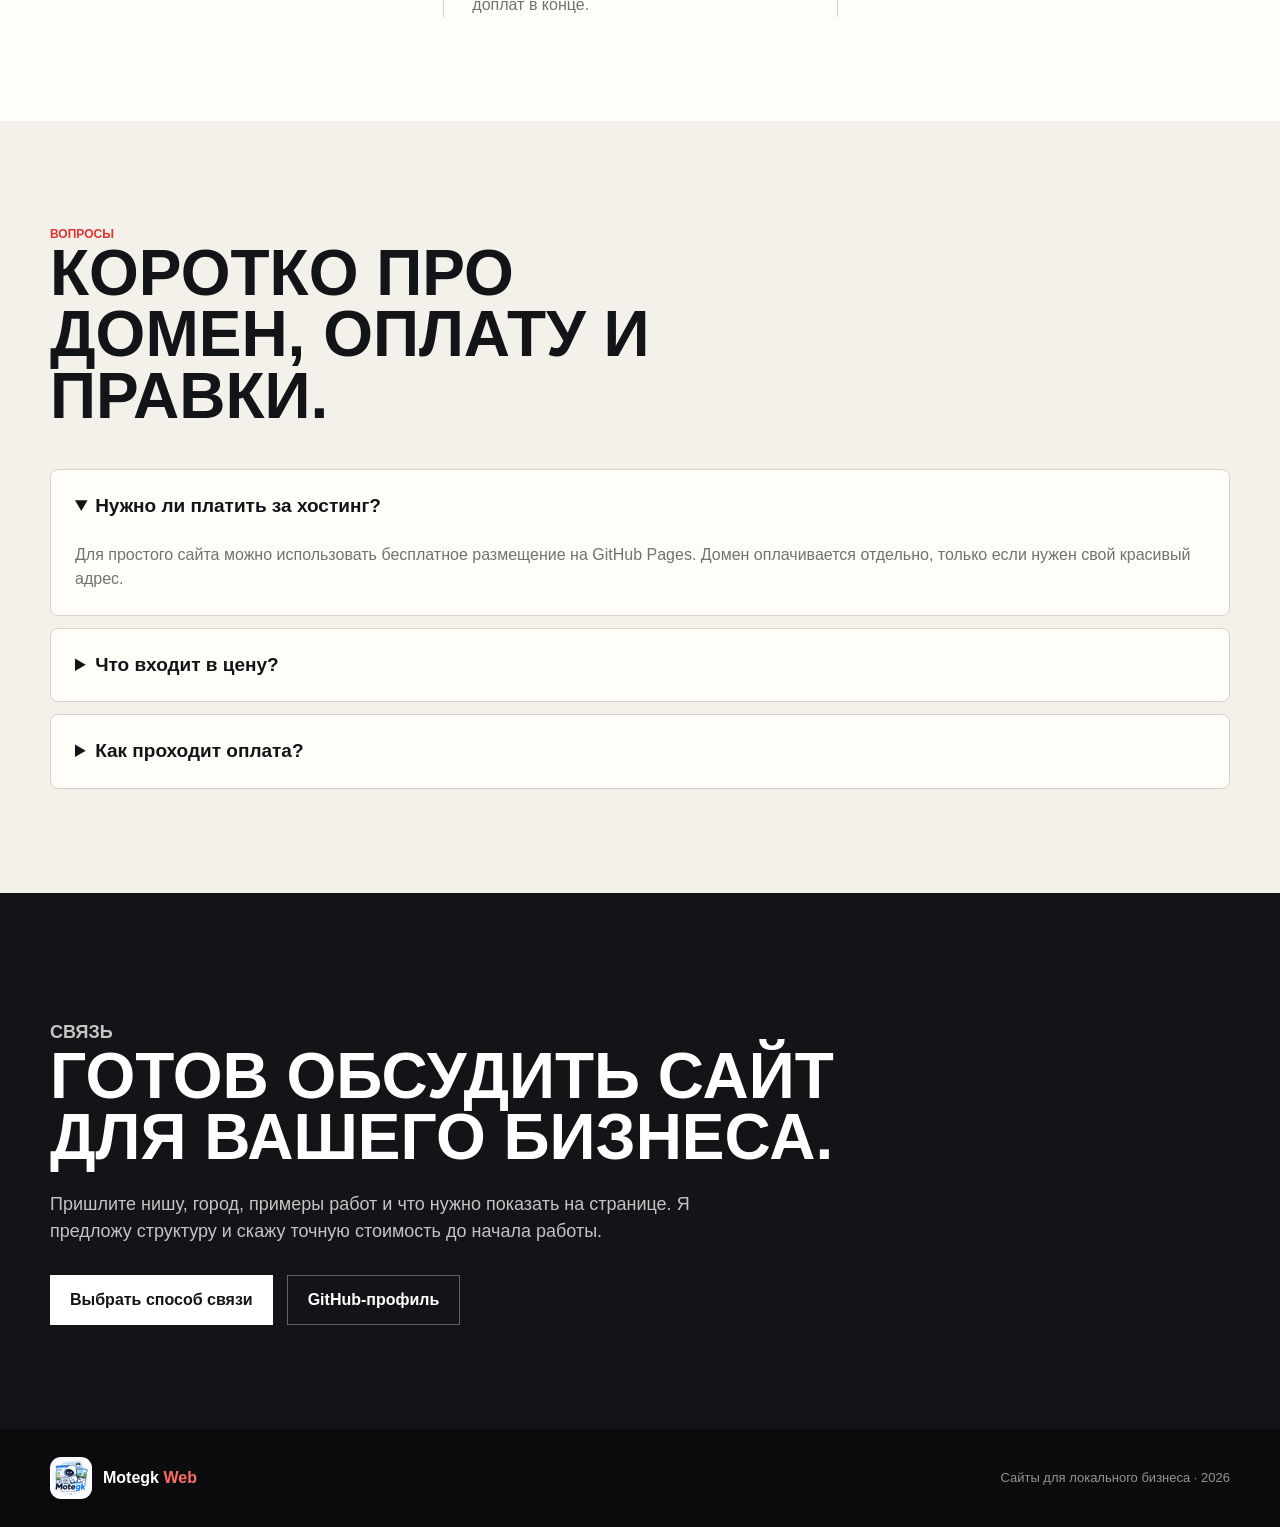
==== commit afea50de: "Add files via upload" ====
--- a/index.html
+++ b/index.html
@@ -1,11 +1,11 @@
-﻿<!doctype html>
+<!doctype html>
 <html lang="ru">
 <head>
   <meta charset="UTF-8">
   <meta name="viewport" content="width=device-width, initial-scale=1.0">
   <meta name="description" content="Motegk Web: аккуратные сайты для локального бизнеса. Лендинги, портфолио и страницы услуг с бесплатным размещением.">
   <title>Motegk Web | сайты для локального бизнеса</title>
-  <style>
+  <style>
 :root {
   --ink: #121417;
   --graphite: #1c1f23;
@@ -84,6 +84,7 @@
   justify-self: end;
   padding: 10px 16px;
   border: 1px solid rgba(255,255,255,.42);
+  background: transparent;
   color: white;
   font-weight: 800;
 }
@@ -487,6 +488,149 @@
 .outline-action { border: 1px solid rgba(255,255,255,.34); color: white; }
 .outline-action:hover { background: white; color: var(--ink); }
 
+.light-action {
+  border: 0;
+}
+
+.trust {
+  background: var(--white);
+}
+
+.trust-grid {
+  display: grid;
+  grid-template-columns: repeat(3, 1fr);
+  border-top: 1px solid var(--line);
+}
+
+.trust-grid article {
+  min-width: 0;
+  padding: 28px 28px 0 0;
+}
+
+.trust-grid article + article {
+  padding-left: 28px;
+  border-left: 1px solid var(--line);
+}
+
+.trust-grid span {
+  color: var(--red);
+  font-size: 12px;
+  font-weight: 900;
+}
+
+.trust-grid h3 {
+  margin: 16px 0 10px;
+  font-size: 24px;
+  line-height: 1.05;
+}
+
+.trust-grid p {
+  margin: 0;
+  color: var(--muted);
+}
+
+.contact-dialog {
+  width: min(560px, calc(100vw - 32px));
+  max-height: calc(100svh - 32px);
+  margin: auto;
+  padding: 0;
+  overflow: auto;
+  border: 0;
+  border-radius: 8px;
+  background: var(--white);
+  color: var(--ink);
+  box-shadow: 0 28px 80px rgba(0,0,0,.32);
+}
+
+.contact-dialog::backdrop {
+  background: rgba(11,12,14,.72);
+  backdrop-filter: blur(5px);
+}
+
+.contact-dialog-panel {
+  padding: 30px;
+}
+
+.contact-dialog-heading {
+  display: flex;
+  align-items: flex-start;
+  justify-content: space-between;
+  gap: 20px;
+}
+
+.contact-dialog-heading h2 {
+  max-width: 410px;
+  margin: 0;
+  font-size: 36px;
+  line-height: 1;
+  text-transform: uppercase;
+}
+
+.contact-dialog-close {
+  flex: 0 0 44px;
+  width: 44px;
+  height: 44px;
+  padding: 0;
+  border: 1px solid var(--line);
+  background: transparent;
+  color: var(--ink);
+  font-size: 30px;
+  line-height: 1;
+}
+
+.contact-dialog-close:hover {
+  background: var(--ink);
+  color: white;
+}
+
+.contact-options {
+  display: grid;
+  gap: 10px;
+  margin-top: 28px;
+}
+
+.contact-option {
+  display: grid;
+  grid-template-columns: 48px 1fr auto;
+  align-items: center;
+  gap: 14px;
+  min-width: 0;
+  padding: 14px;
+  border: 1px solid var(--line);
+  border-radius: 8px;
+  background: #faf7f0;
+}
+
+.contact-option:hover {
+  border-color: var(--ink);
+  background: white;
+}
+
+.contact-option-icon {
+  display: grid;
+  width: 48px;
+  height: 48px;
+  place-items: center;
+  border-radius: 50%;
+  color: white;
+  font-size: 13px;
+  font-weight: 900;
+}
+
+.contact-option-icon.vk { background: #2787f5; }
+.contact-option-icon.telegram { background: #229ed9; }
+.contact-option-icon.whatsapp { background: #25d366; }
+.contact-option strong,
+.contact-option small { display: block; }
+.contact-option small { margin-top: 2px; color: var(--muted); }
+.contact-option-arrow { font-size: 24px; }
+
+.contact-dialog-note {
+  margin: 20px 0 0;
+  color: var(--muted);
+  font-size: 14px;
+}
+
 footer {
   display: flex;
   justify-content: space-between;
@@ -504,10 +648,9 @@
     grid-template-columns: 1fr auto;
   }
 
-  .desktop-nav,
-  .header-button { display: none; }
-
-  .menu-button { display: block; }
+  .desktop-nav { display: none; }
+  .header-button { display: inline-flex; }
+  .menu-button { display: none; }
 
   .mobile-nav {
     position: fixed;
@@ -529,7 +672,15 @@
   .brief { grid-template-columns: 1fr; gap: 36px; }
   .intro-grid,
   .case-grid,
-  .price-grid { grid-template-columns: 1fr; }
+  .price-grid,
+  .trust-grid { grid-template-columns: 1fr; }
+  .trust-grid article,
+  .trust-grid article + article {
+    padding: 24px 0;
+    border-left: 0;
+    border-bottom: 1px solid var(--line);
+  }
+  .trust-grid article:last-child { border-bottom: 0; }
   .hero-proof { grid-template-columns: 1fr 1fr 1fr; }
 }
 
@@ -546,6 +697,7 @@
   }
   .brand { font-size: 14px; }
   .brand-logo { width: 36px; height: 36px; border-radius: 10px; }
+  .header-button { min-height: 42px; padding: 0 13px; font-size: 13px; }
   .mobile-nav { top: 70px; padding-inline: 16px; }
   .hero { min-height: 820px; }
   .hero-content { width: calc(100vw - 32px); margin: 0; padding: 144px 16px 300px; }
@@ -568,6 +720,10 @@
   .process-copy h2,
   .brief h2,
   .contact h2 { font-size: 40px; }
+  .contact-dialog-panel { padding: 22px; }
+  .contact-dialog-heading h2 { font-size: 30px; }
+  .contact-option { grid-template-columns: 44px 1fr auto; padding: 12px; }
+  .contact-option-icon { width: 44px; height: 44px; }
   .intro-grid { grid-template-columns: 1fr; }
   .price-card { padding: 24px; }
   .price-card ul { min-height: 0; }
@@ -575,8 +731,8 @@
   .brief-list { grid-template-columns: 1fr; }
   footer { align-items: flex-start; flex-direction: column; padding-inline: 16px; }
 }
-
-  </style>
+
+</style>
 </head>
 <body>
   <header class="site-header">
@@ -590,7 +746,7 @@
       <a href="#process">Процесс</a>
       <a href="#contact">Связь</a>
     </nav>
-    <a class="header-button" href="https://t.me/Motegk">Telegram</a>
+    <button class="header-button" type="button" data-contact-open>Связаться</button>
   </header>
 
   <main>
@@ -701,7 +857,7 @@
             <li>2 круга правок</li>
             <li>публикация на GitHub Pages</li>
           </ul>
-          <a href="https://t.me/Motegk">Обсудить проект</a>
+          <a href="#contact" data-contact-open>Обсудить проект</a>
         </article>
         <article class="price-card featured">
           <p>Бизнес</p>
@@ -713,7 +869,7 @@
             <li>кнопки Telegram/WhatsApp</li>
             <li>подключение домена по инструкции</li>
           </ul>
-          <a href="https://t.me/Motegk">Хочу такой сайт</a>
+          <a href="#contact" data-contact-open>Хочу такой сайт</a>
         </article>
         <article class="price-card">
           <p>Доработки</p>
@@ -756,6 +912,33 @@
         <p>Телефон, Telegram, WhatsApp или VK</p>
         <p>Адрес и режим работы, если они нужны</p>
         <p>2-3 сайта, которые нравятся по стилю</p>
+      </div>
+    </section>
+
+    <section class="trust section">
+      <div class="section-heading">
+        <div>
+          <p class="eyebrow dark">Без лишнего риска</p>
+          <h2>Всё важное можно проверить до запуска.</h2>
+        </div>
+        <p>Вместо громких обещаний — рабочие демо, понятные этапы и заранее согласованные условия.</p>
+      </div>
+      <div class="trust-grid">
+        <article>
+          <span>01</span>
+          <h3>Живые демо</h3>
+          <p>Примеры открываются по ссылке: можно проверить дизайн, кнопки и мобильную версию.</p>
+        </article>
+        <article>
+          <span>02</span>
+          <h3>Цена до старта</h3>
+          <p>Стоимость и объём работы согласовываются заранее, без неожиданных доплат в конце.</p>
+        </article>
+        <article>
+          <span>03</span>
+          <h3>Работа по этапам</h3>
+          <p>Сначала структура и направление дизайна, затем сборка, проверка и публикация.</p>
+        </article>
       </div>
     </section>
 
@@ -788,7 +971,7 @@
         <h2>Готов обсудить сайт для вашего бизнеса.</h2>
         <p>Пришлите нишу, город, примеры работ и что нужно показать на странице. Я предложу структуру и скажу точную стоимость до начала работы.</p>
         <div class="contact-actions">
-          <a class="light-action" href="https://t.me/Motegk">Написать в Telegram</a>
+          <button class="light-action" type="button" data-contact-open>Выбрать способ связи</button>
           <a class="outline-action" href="https://github.com/Motegk">GitHub-профиль</a>
         </div>
       </div>
@@ -800,12 +983,61 @@
     <p>Сайты для локального бизнеса · <span id="year"></span></p>
   </footer>
 
-  <script>
+  <dialog class="contact-dialog" id="contact-dialog" aria-labelledby="contact-dialog-title">
+    <div class="contact-dialog-panel">
+      <div class="contact-dialog-heading">
+        <div>
+          <p class="eyebrow dark">Связь</p>
+          <h2 id="contact-dialog-title">Куда вам удобнее написать?</h2>
+        </div>
+        <button class="contact-dialog-close" type="button" data-contact-close aria-label="Закрыть окно">×</button>
+      </div>
+      <div class="contact-options">
+        <a class="contact-option" href="https://vk.com/motegk" target="_blank" rel="noopener">
+          <span class="contact-option-icon vk" aria-hidden="true">VK</span>
+          <span><strong>ВКонтакте</strong><small>vk.com/motegk</small></span>
+          <span class="contact-option-arrow" aria-hidden="true">→</span>
+        </a>
+        <a class="contact-option" href="https://t.me/Motegk" target="_blank" rel="noopener">
+          <span class="contact-option-icon telegram" aria-hidden="true">TG</span>
+          <span><strong>Telegram</strong><small>@Motegk</small></span>
+          <span class="contact-option-arrow" aria-hidden="true">→</span>
+        </a>
+        <a class="contact-option" href="https://wa.me/79126756525" target="_blank" rel="noopener">
+          <span class="contact-option-icon whatsapp" aria-hidden="true">WA</span>
+          <span><strong>WhatsApp</strong><small>+7 912 675-65-25</small></span>
+          <span class="contact-option-arrow" aria-hidden="true">→</span>
+        </a>
+      </div>
+      <p class="contact-dialog-note">Напишите, чем занимается ваш бизнес и какой сайт нужен. Этого достаточно, чтобы начать обсуждение.</p>
+    </div>
+  </dialog>
+
+  <script>
 const year = document.querySelector('#year');
+const contactDialog = document.querySelector('#contact-dialog');
+const contactOpeners = document.querySelectorAll('[data-contact-open]');
+const contactCloser = document.querySelector('[data-contact-close]');
 
 year.textContent = new Date().getFullYear();
 
-  </script>
+const openContactDialog = (event) => {
+  event.preventDefault();
+  contactDialog.showModal();
+};
+
+contactOpeners.forEach((opener) => {
+  opener.addEventListener('click', openContactDialog);
+});
+
+contactCloser.addEventListener('click', () => contactDialog.close());
+
+contactDialog.addEventListener('click', (event) => {
+  if (event.target === contactDialog) {
+    contactDialog.close();
+  }
+});
+
+</script>
 </body>
 </html>
-
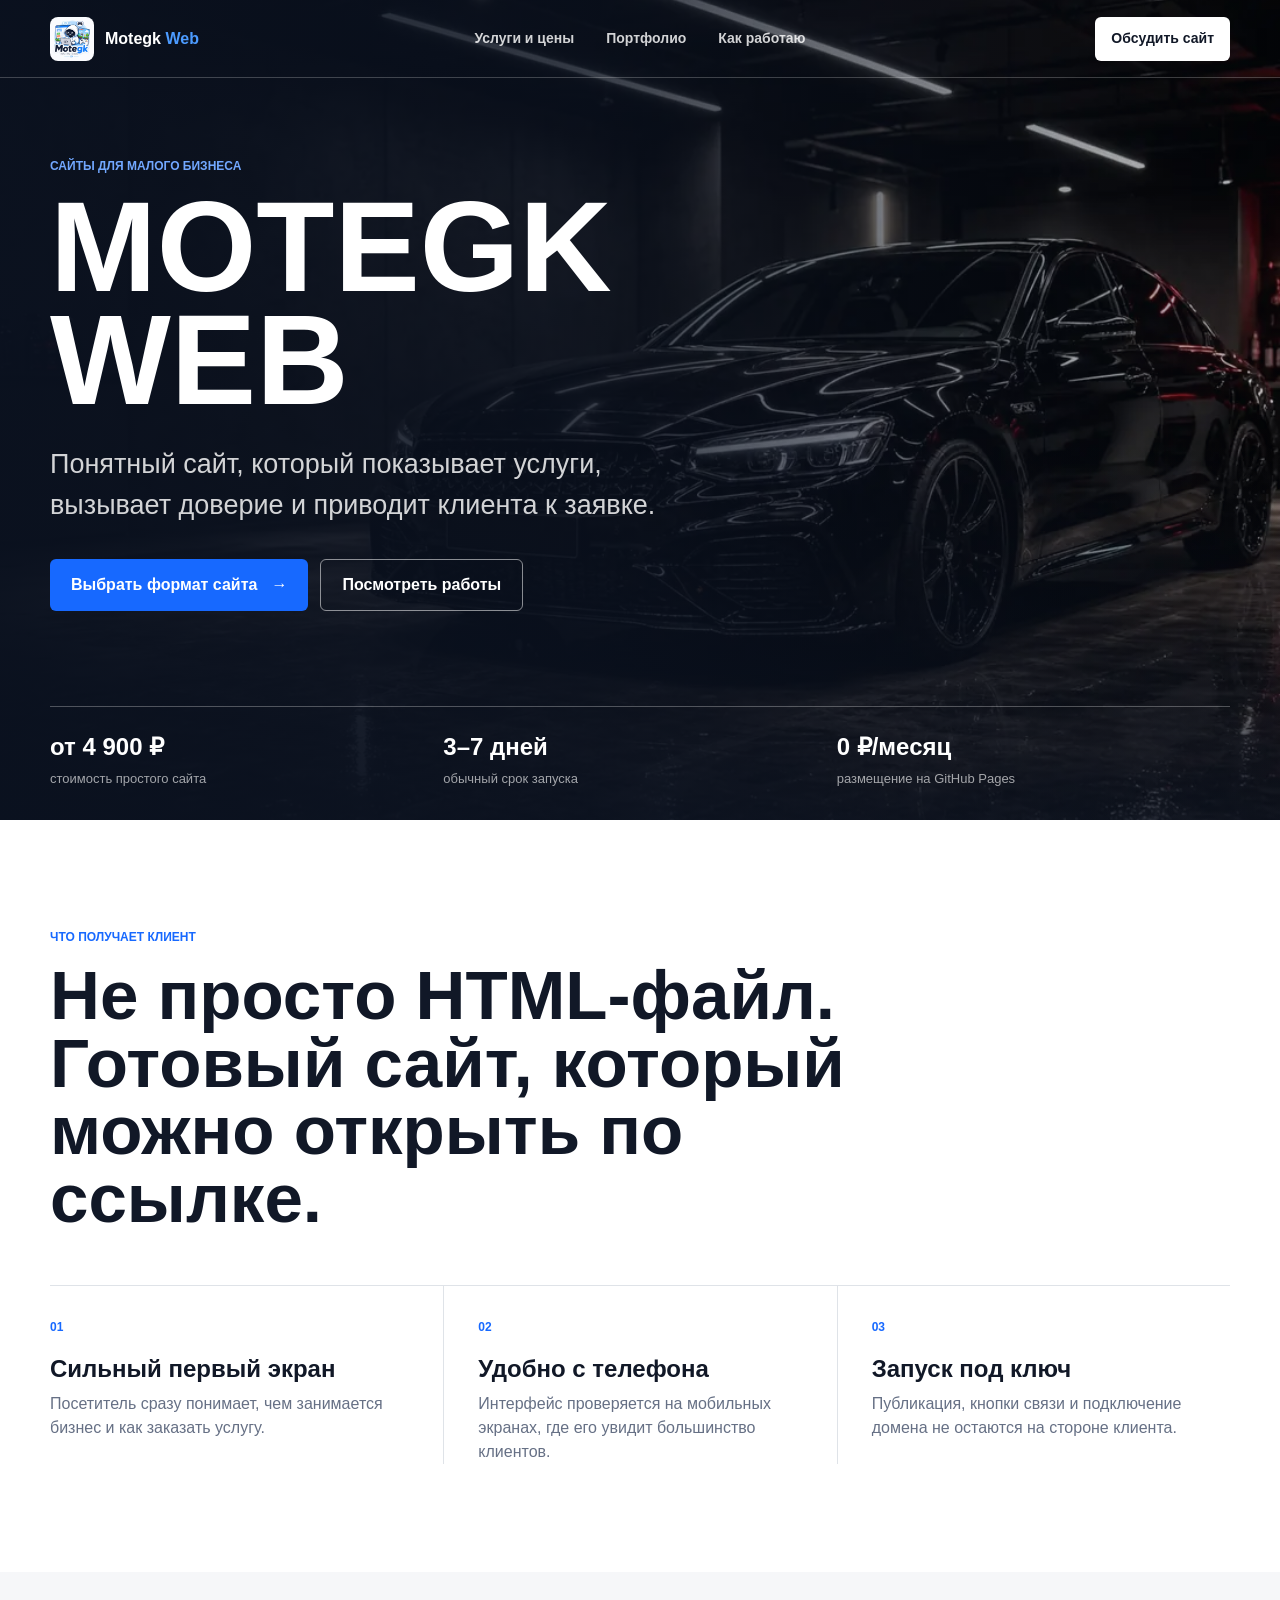
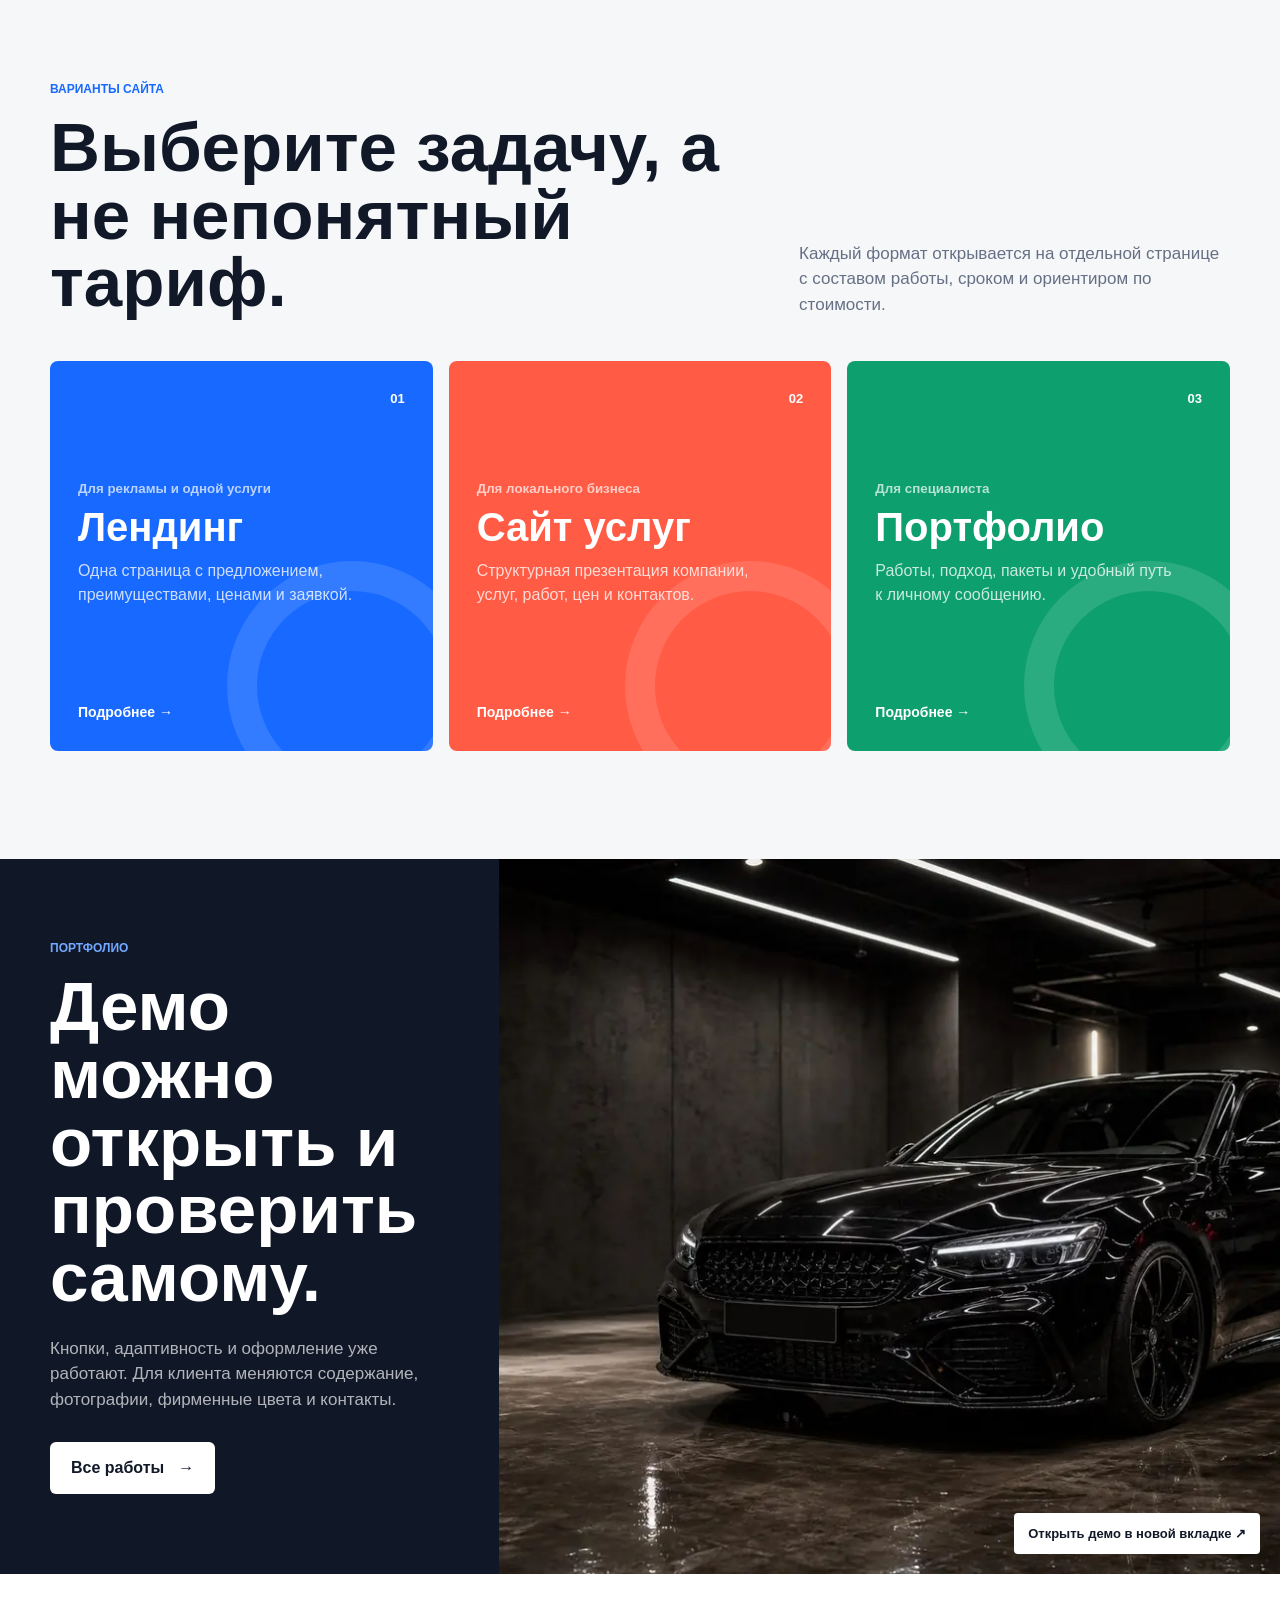
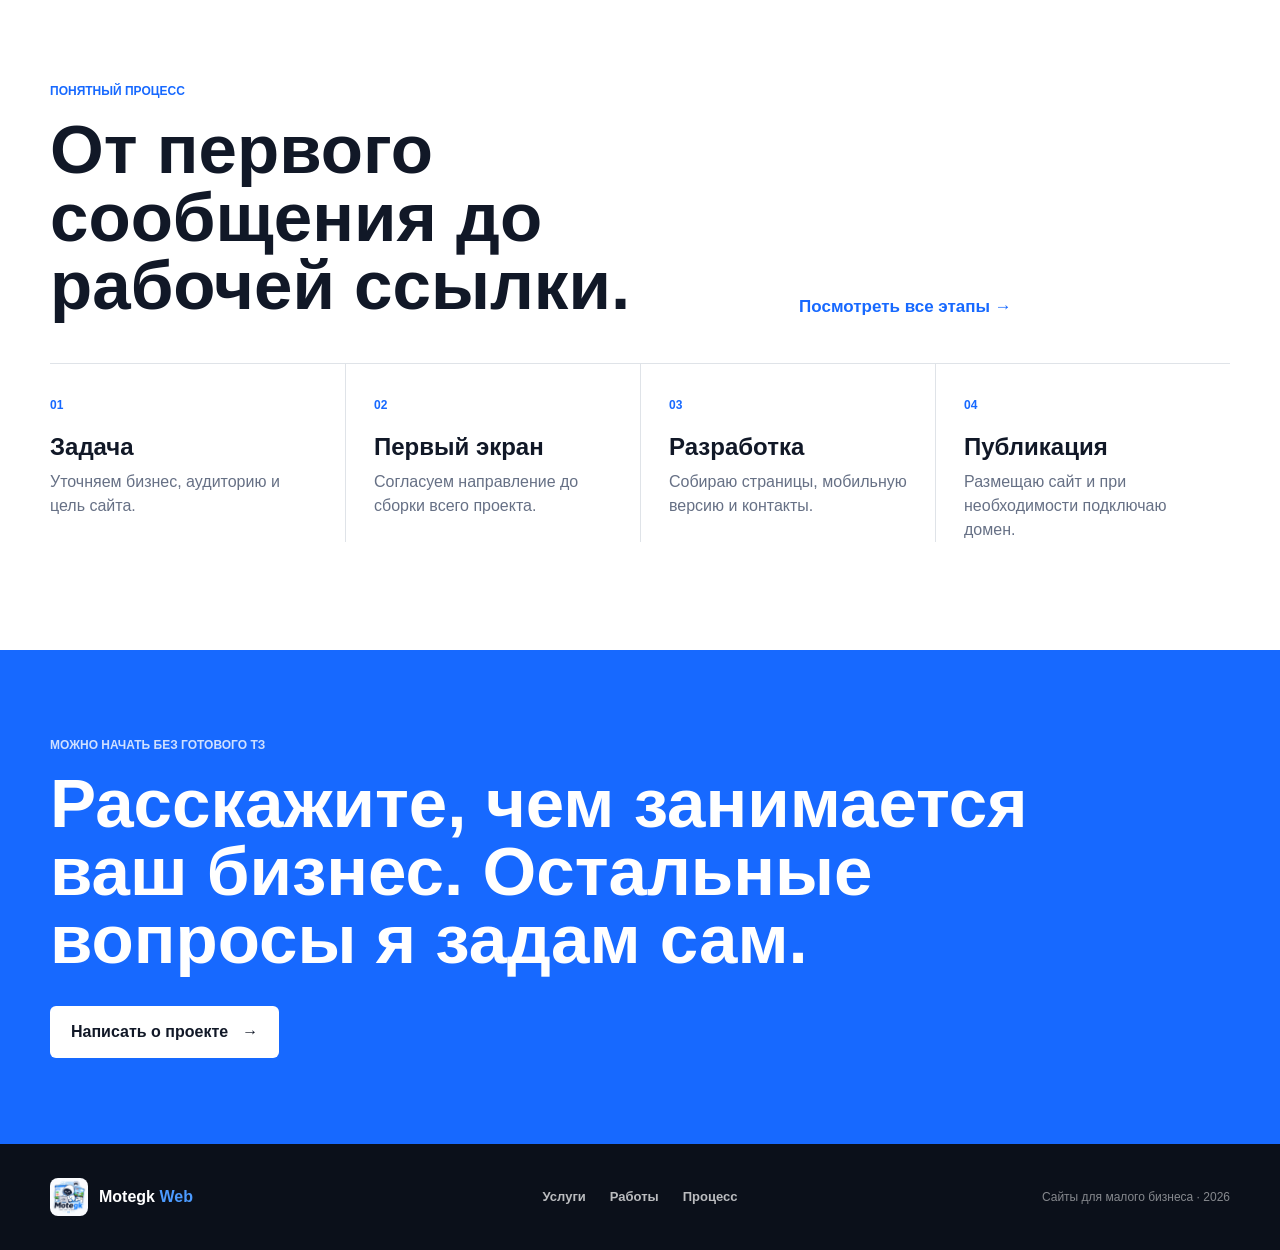
==== commit 1237ff7c: "Add files via upload" ====
--- a/index.html
+++ b/index.html
@@ -3,1041 +3,133 @@
 <head>
   <meta charset="UTF-8">
   <meta name="viewport" content="width=device-width, initial-scale=1.0">
-  <meta name="description" content="Motegk Web: аккуратные сайты для локального бизнеса. Лендинги, портфолио и страницы услуг с бесплатным размещением.">
-  <title>Motegk Web | сайты для локального бизнеса</title>
-  <style>
-:root {
-  --ink: #121417;
-  --graphite: #1c1f23;
-  --paper: #f4f1ea;
-  --white: #fffdf8;
-  --muted: #6f746f;
-  --line: #d8d2c6;
-  --red: #df342f;
-  --green: #1f8f66;
-  --blue: #245fce;
-  --max: 1180px;
-}
-
-* { box-sizing: border-box; }
-html {
-  width: 100%;
-  overflow-x: hidden;
-  scroll-behavior: smooth;
-}
-body {
-  width: 100%;
-  overflow-x: hidden;
-  margin: 0;
-  background: var(--paper);
-  color: var(--ink);
-  font-family: Arial, Helvetica, sans-serif;
-  line-height: 1.5;
-}
-
-body.menu-open { overflow: hidden; }
-img { display: block; max-width: 100%; }
-a { color: inherit; text-decoration: none; }
-button { font: inherit; cursor: pointer; }
-
-.site-header {
-  position: fixed;
-  z-index: 20;
-  top: 0;
-  left: 0;
-  right: 0;
-  height: 76px;
-  display: grid;
-  grid-template-columns: 1fr auto 1fr;
-  align-items: center;
-  padding: 0 max(22px, calc((100vw - var(--max)) / 2));
-  color: white;
-  background: rgba(18, 20, 23, .74);
-  border-bottom: 1px solid rgba(255,255,255,.16);
-  backdrop-filter: blur(18px);
-}
-
-.brand {
-  display: inline-flex;
-  align-items: center;
-  gap: 11px;
-  width: max-content;
-  font-weight: 800;
-}
-
-.brand-logo {
-  width: 42px;
-  height: 42px;
-  border: 1px solid rgba(255,255,255,.42);
-  border-radius: 11px;
-  background: white;
-  object-fit: cover;
-  box-shadow: 0 10px 28px rgba(0,0,0,.18);
-}
-
-.brand b { color: #ff6b65; }
-.desktop-nav { display: flex; gap: 32px; font-size: 14px; font-weight: 700; }
-.desktop-nav a { color: rgba(255,255,255,.86); }
-.desktop-nav a:hover { color: white; }
-
-.header-button {
-  justify-self: end;
-  padding: 10px 16px;
-  border: 1px solid rgba(255,255,255,.42);
-  background: transparent;
-  color: white;
-  font-weight: 800;
-}
-
-.header-button:hover { background: white; color: var(--ink); }
-
-.menu-button {
-  display: none;
-  position: relative;
-  justify-self: end;
-  width: 44px;
-  height: 44px;
-  border: 1px solid rgba(255,255,255,.28);
-  background: rgba(255,255,255,.04);
-}
-
-.menu-button span {
-  position: absolute;
-  left: 9px;
-  display: block;
-  width: 24px;
-  height: 2px;
-  background: white;
-}
-
-.menu-button span:first-child { top: 15px; }
-.menu-button span:last-child { top: 26px; }
-
-.mobile-nav { display: none; }
-
-.hero {
-  position: relative;
-  min-height: 90svh;
-  display: grid;
-  align-items: end;
-  overflow: hidden;
-  color: white;
-  background: var(--ink);
-}
-
-.hero-image {
-  position: absolute;
-  inset: 0;
-  width: 100%;
-  height: 100%;
-  object-fit: cover;
-  object-position: 56% center;
-  filter: saturate(.92);
-}
-
-.hero-overlay {
-  position: absolute;
-  inset: 0;
-  background:
-    linear-gradient(90deg, rgba(18,20,23,.92) 0%, rgba(18,20,23,.76) 42%, rgba(18,20,23,.16) 100%),
-    linear-gradient(0deg, rgba(18,20,23,.86) 0%, rgba(18,20,23,.06) 45%);
-}
-
-.hero-content {
-  position: relative;
-  z-index: 2;
-  min-width: 0;
-  width: min(760px, calc(100vw - 44px));
-  margin-left: max(22px, calc((100vw - var(--max)) / 2));
-  padding: 158px 0 170px;
-}
-
-.eyebrow {
-  margin: 0 0 16px;
-  color: #ff746f;
-  font-size: 12px;
-  font-weight: 900;
-  text-transform: uppercase;
-}
-
-.eyebrow.dark { color: var(--red); }
-
-.hero h1 {
-  margin: 0;
-  font-size: clamp(72px, 12vw, 152px);
-  line-height: .86;
-  text-transform: uppercase;
-}
-
-.hero-copy {
-  max-width: 650px;
-  margin: 28px 0 0;
-  color: rgba(255,255,255,.82);
-  font-size: clamp(18px, 2vw, 23px);
-  overflow-wrap: anywhere;
-}
-
-.hero-actions {
-  display: flex;
-  flex-wrap: wrap;
-  gap: 14px;
-  margin-top: 34px;
-}
-
-.primary-action,
-.secondary-action,
-.light-action,
-.outline-action,
-.price-card a {
-  display: inline-flex;
-  align-items: center;
-  justify-content: center;
-  min-height: 50px;
-  padding: 0 20px;
-  font-weight: 900;
-}
-
-.primary-action,
-.price-card.featured a {
-  background: var(--red);
-  color: white;
-}
-
-.primary-action:hover,
-.price-card.featured a:hover { background: #bb211d; }
-
-.secondary-action {
-  border: 1px solid rgba(255,255,255,.36);
-  color: white;
-}
-
-.secondary-action:hover { background: white; color: var(--ink); }
-
-.hero-proof {
-  position: absolute;
-  z-index: 2;
-  left: max(22px, calc((100vw - var(--max)) / 2));
-  right: max(22px, calc((100vw - var(--max)) / 2));
-  bottom: 32px;
-  display: grid;
-  grid-template-columns: repeat(3, 1fr);
-  border: 1px solid rgba(255,255,255,.18);
-  background: rgba(18,20,23,.62);
-  backdrop-filter: blur(14px);
-}
-
-.hero-proof div {
-  min-width: 0;
-  padding: 20px 22px;
-  border-right: 1px solid rgba(255,255,255,.16);
-}
-
-.hero-proof div:last-child { border-right: 0; }
-.hero-proof strong { display: block; font-size: 24px; }
-.hero-proof span { display: block; color: rgba(255,255,255,.68); font-size: 13px; }
-
-.section {
-  padding: 104px max(22px, calc((100vw - var(--max)) / 2));
-}
-
-.section-heading {
-  display: grid;
-  grid-template-columns: minmax(0, 1.1fr) minmax(280px, .72fr);
-  gap: 64px;
-  align-items: end;
-  margin-bottom: 42px;
-}
-
-.section-heading h2,
-.intro-lead h2,
-.process-copy h2,
-.brief h2,
-.contact h2 {
-  margin: 0;
-  font-size: clamp(38px, 5vw, 68px);
-  line-height: .96;
-  text-transform: uppercase;
-}
-
-.section-heading > p,
-.intro-grid p,
-.case-body p,
-.process-list p,
-.faq p,
-.contact p {
-  margin: 0;
-  color: var(--muted);
-}
-
-.intro {
-  display: grid;
-  grid-template-columns: .85fr 1.15fr;
-  gap: 72px;
-  background: var(--white);
-}
-
-.intro-grid {
-  display: grid;
-  grid-template-columns: repeat(3, 1fr);
-  gap: 1px;
-  background: var(--line);
-  border: 1px solid var(--line);
-}
-
-.intro-grid article {
-  min-width: 0;
-  padding: 28px;
-  background: var(--white);
-}
-
-.intro-grid span,
-.process-list span {
-  color: var(--red);
-  font-size: 12px;
-  font-weight: 900;
-}
-
-.intro-grid h3,
-.process-list h3,
-.case-body h3,
-.price-card h3 {
-  margin: 16px 0 10px;
-  font-size: 24px;
-  line-height: 1.05;
-}
-
-.cases { background: var(--paper); }
-
-.case-grid {
-  display: grid;
-  grid-template-columns: repeat(3, 1fr);
-  gap: 18px;
-}
-
-.case-card {
-  min-width: 0;
-  overflow: hidden;
-  border: 1px solid var(--line);
-  border-radius: 8px;
-  background: var(--white);
-}
-
-.case-image {
-  position: relative;
-  display: block;
-  aspect-ratio: 1.36;
-  overflow: hidden;
-  background: var(--graphite);
-}
-
-.case-image img {
-  width: 100%;
-  height: 100%;
-  object-fit: cover;
-  transition: transform .35s ease;
-}
-
-.case-card:hover .case-image img { transform: scale(1.045); }
-
-.case-body { padding: 24px; }
-.case-body span { color: var(--green); font-size: 12px; font-weight: 900; text-transform: uppercase; }
-.case-body a { display: inline-flex; margin-top: 18px; color: var(--blue); font-weight: 900; }
-
-.prices { background: var(--white); }
-
-.price-grid {
-  display: grid;
-  grid-template-columns: repeat(3, 1fr);
-  gap: 18px;
-}
-
-.price-card {
-  min-width: 0;
-  padding: 30px;
-  border: 1px solid var(--line);
-  border-radius: 8px;
-  background: #faf7f0;
-}
-
-.price-card.featured {
-  background: var(--ink);
-  color: white;
-  border-color: var(--ink);
-}
-
-.price-card p {
-  margin: 0;
-  color: var(--green);
-  font-size: 12px;
-  font-weight: 900;
-  text-transform: uppercase;
-}
-
-.price-card.featured p { color: #6ee0b1; }
-.price-card h3 { font-size: clamp(36px, 5vw, 56px); }
-
-.price-card ul {
-  display: grid;
-  gap: 10px;
-  min-height: 178px;
-  margin: 0 0 26px;
-  padding: 0;
-  list-style: none;
-  color: var(--muted);
-}
-
-.price-card.featured ul { color: rgba(255,255,255,.72); }
-.price-card li::before { content: "• "; color: var(--red); font-weight: 900; }
-.price-card a { width: 100%; background: var(--paper); color: var(--ink); }
-
-.price-note {
-  max-width: 820px;
-  margin: 24px 0 0;
-  color: var(--muted);
-  font-size: 15px;
-}
-
-.process {
-  display: grid;
-  grid-template-columns: .72fr 1.28fr;
-  gap: 72px;
-}
-
-.process-list {
-  display: grid;
-  grid-template-columns: repeat(2, 1fr);
-  gap: 1px;
-  margin: 0;
-  padding: 0;
-  background: var(--line);
-  border: 1px solid var(--line);
-  list-style: none;
-}
-
-.process-list li {
-  min-width: 0;
-  padding: 28px;
-  background: var(--paper);
-}
-
-.brief {
-  display: grid;
-  grid-template-columns: .78fr 1.22fr;
-  gap: 72px;
-  background: var(--green);
-  color: white;
-}
-
-.brief .eyebrow { color: #dff9ee; }
-
-.brief-list {
-  display: grid;
-  grid-template-columns: repeat(2, 1fr);
-  gap: 12px;
-}
-
-.brief-list p {
-  margin: 0;
-  padding: 18px;
-  border: 1px solid rgba(255,255,255,.28);
-  background: rgba(255,255,255,.1);
-  font-weight: 800;
-}
-
-.faq { background: var(--paper); }
-.faq-list { display: grid; gap: 12px; }
-details {
-  border: 1px solid var(--line);
-  border-radius: 8px;
-  background: var(--white);
-}
-
-summary {
-  padding: 22px 24px;
-  font-size: 19px;
-  font-weight: 900;
-  cursor: pointer;
-}
-
-details p { padding: 0 24px 24px; }
-
-.contact {
-  background: var(--ink);
-  color: white;
-}
-
-.contact-panel {
-  max-width: 860px;
-}
-
-.contact p {
-  max-width: 720px;
-  margin-top: 22px;
-  color: rgba(255,255,255,.75);
-  font-size: 18px;
-}
-
-.contact-actions {
-  display: flex;
-  flex-wrap: wrap;
-  gap: 14px;
-  margin-top: 30px;
-}
-
-.light-action { background: white; color: var(--ink); }
-.outline-action { border: 1px solid rgba(255,255,255,.34); color: white; }
-.outline-action:hover { background: white; color: var(--ink); }
-
-.light-action {
-  border: 0;
-}
-
-.trust {
-  background: var(--white);
-}
-
-.trust-grid {
-  display: grid;
-  grid-template-columns: repeat(3, 1fr);
-  border-top: 1px solid var(--line);
-}
-
-.trust-grid article {
-  min-width: 0;
-  padding: 28px 28px 0 0;
-}
-
-.trust-grid article + article {
-  padding-left: 28px;
-  border-left: 1px solid var(--line);
-}
-
-.trust-grid span {
-  color: var(--red);
-  font-size: 12px;
-  font-weight: 900;
-}
-
-.trust-grid h3 {
-  margin: 16px 0 10px;
-  font-size: 24px;
-  line-height: 1.05;
-}
-
-.trust-grid p {
-  margin: 0;
-  color: var(--muted);
-}
-
-.contact-dialog {
-  width: min(560px, calc(100vw - 32px));
-  max-height: calc(100svh - 32px);
-  margin: auto;
-  padding: 0;
-  overflow: auto;
-  border: 0;
-  border-radius: 8px;
-  background: var(--white);
-  color: var(--ink);
-  box-shadow: 0 28px 80px rgba(0,0,0,.32);
-}
-
-.contact-dialog::backdrop {
-  background: rgba(11,12,14,.72);
-  backdrop-filter: blur(5px);
-}
-
-.contact-dialog-panel {
-  padding: 30px;
-}
-
-.contact-dialog-heading {
-  display: flex;
-  align-items: flex-start;
-  justify-content: space-between;
-  gap: 20px;
-}
-
-.contact-dialog-heading h2 {
-  max-width: 410px;
-  margin: 0;
-  font-size: 36px;
-  line-height: 1;
-  text-transform: uppercase;
-}
-
-.contact-dialog-close {
-  flex: 0 0 44px;
-  width: 44px;
-  height: 44px;
-  padding: 0;
-  border: 1px solid var(--line);
-  background: transparent;
-  color: var(--ink);
-  font-size: 30px;
-  line-height: 1;
-}
-
-.contact-dialog-close:hover {
-  background: var(--ink);
-  color: white;
-}
-
-.contact-options {
-  display: grid;
-  gap: 10px;
-  margin-top: 28px;
-}
-
-.contact-option {
-  display: grid;
-  grid-template-columns: 48px 1fr auto;
-  align-items: center;
-  gap: 14px;
-  min-width: 0;
-  padding: 14px;
-  border: 1px solid var(--line);
-  border-radius: 8px;
-  background: #faf7f0;
-}
-
-.contact-option:hover {
-  border-color: var(--ink);
-  background: white;
-}
-
-.contact-option-icon {
-  display: grid;
-  width: 48px;
-  height: 48px;
-  place-items: center;
-  border-radius: 50%;
-  color: white;
-  font-size: 13px;
-  font-weight: 900;
-}
-
-.contact-option-icon.vk { background: #2787f5; }
-.contact-option-icon.telegram { background: #229ed9; }
-.contact-option-icon.whatsapp { background: #25d366; }
-.contact-option strong,
-.contact-option small { display: block; }
-.contact-option small { margin-top: 2px; color: var(--muted); }
-.contact-option-arrow { font-size: 24px; }
-
-.contact-dialog-note {
-  margin: 20px 0 0;
-  color: var(--muted);
-  font-size: 14px;
-}
-
-footer {
-  display: flex;
-  justify-content: space-between;
-  align-items: center;
-  gap: 24px;
-  padding: 28px max(22px, calc((100vw - var(--max)) / 2));
-  background: #0b0c0e;
-  color: white;
-}
-
-footer p { margin: 0; color: rgba(255,255,255,.56); font-size: 13px; }
-
-@media (max-width: 960px) {
-  .site-header {
-    grid-template-columns: 1fr auto;
-  }
-
-  .desktop-nav { display: none; }
-  .header-button { display: inline-flex; }
-  .menu-button { display: none; }
-
-  .mobile-nav {
-    position: fixed;
-    z-index: 18;
-    top: 76px;
-    left: 0;
-    right: 0;
-    display: none;
-    padding: 12px 22px 24px;
-    background: rgba(18,20,23,.96);
-    color: white;
-  }
-
-  .mobile-nav.open { display: grid; }
-  .mobile-nav a { padding: 16px 0; border-bottom: 1px solid rgba(255,255,255,.12); font-weight: 900; }
-  .section-heading,
-  .intro,
-  .process,
-  .brief { grid-template-columns: 1fr; gap: 36px; }
-  .intro-grid,
-  .case-grid,
-  .price-grid,
-  .trust-grid { grid-template-columns: 1fr; }
-  .trust-grid article,
-  .trust-grid article + article {
-    padding: 24px 0;
-    border-left: 0;
-    border-bottom: 1px solid var(--line);
-  }
-  .trust-grid article:last-child { border-bottom: 0; }
-  .hero-proof { grid-template-columns: 1fr 1fr 1fr; }
-}
-
-@media (max-width: 620px) {
-  .site-header {
-    display: flex;
-    justify-content: space-between;
-    height: 70px;
-    padding-inline: 16px;
-  }
-  .menu-button {
-    display: block !important;
-    flex: 0 0 44px;
-  }
-  .brand { font-size: 14px; }
-  .brand-logo { width: 36px; height: 36px; border-radius: 10px; }
-  .header-button { min-height: 42px; padding: 0 13px; font-size: 13px; }
-  .mobile-nav { top: 70px; padding-inline: 16px; }
-  .hero { min-height: 820px; }
-  .hero-content { width: calc(100vw - 32px); margin: 0; padding: 144px 16px 300px; }
-  .hero-copy { max-width: 100%; }
-  .hero h1 { font-size: 70px; overflow-wrap: break-word; }
-  .hero-copy { font-size: 17px; }
-  .hero-actions { align-items: stretch; flex-direction: column; }
-  .hero-actions a { width: 100%; }
-  .hero-proof {
-    left: 16px;
-    right: 16px;
-    bottom: 18px;
-    grid-template-columns: 1fr;
-  }
-  .hero-proof div { border-right: 0; border-bottom: 1px solid rgba(255,255,255,.16); }
-  .hero-proof div:last-child { border-bottom: 0; }
-  .section { padding: 76px 16px; }
-  .section-heading h2,
-  .intro-lead h2,
-  .process-copy h2,
-  .brief h2,
-  .contact h2 { font-size: 40px; }
-  .contact-dialog-panel { padding: 22px; }
-  .contact-dialog-heading h2 { font-size: 30px; }
-  .contact-option { grid-template-columns: 44px 1fr auto; padding: 12px; }
-  .contact-option-icon { width: 44px; height: 44px; }
-  .intro-grid { grid-template-columns: 1fr; }
-  .price-card { padding: 24px; }
-  .price-card ul { min-height: 0; }
-  .process-list,
-  .brief-list { grid-template-columns: 1fr; }
-  footer { align-items: flex-start; flex-direction: column; padding-inline: 16px; }
-}
-
-</style>
+  <meta name="description" content="Motegk Web создает быстрые и понятные сайты для малого бизнеса: лендинги, сайты услуг и портфолио от 4 900 рублей.">
+  <title>Motegk Web | сайты для бизнеса</title>
+  <link rel="stylesheet" href="styles.css">
 </head>
 <body>
   <header class="site-header">
-    <a class="brand" href="#top" aria-label="Motegk Web">
-      <img class="brand-logo" src="[data-uri]" alt="">
+    <a class="brand" href="index.html" aria-label="Motegk Web, главная">
+      <img src="assets/logo-motegk.webp" alt="">
       <span>Motegk <b>Web</b></span>
     </a>
     <nav class="desktop-nav" aria-label="Основная навигация">
-      <a href="#cases">Работы</a>
-      <a href="#prices">Цены</a>
-      <a href="#process">Процесс</a>
-      <a href="#contact">Связь</a>
+      <a href="services.html">Услуги и цены</a>
+      <a href="portfolio.html">Портфолио</a>
+      <a href="process.html">Как работаю</a>
     </nav>
-    <button class="header-button" type="button" data-contact-open>Связаться</button>
+    <button class="button button-small button-dark" type="button" data-contact-open>Обсудить сайт</button>
+    <button class="menu-button" type="button" data-menu aria-label="Открыть меню" aria-expanded="false">
+      <span></span><span></span>
+    </button>
+    <nav class="mobile-nav" data-mobile-nav aria-label="Мобильная навигация">
+      <a href="services.html">Услуги и цены</a>
+      <a href="portfolio.html">Портфолио</a>
+      <a href="process.html">Как работаю</a>
+      <button type="button" data-contact-open>Обсудить сайт</button>
+    </nav>
   </header>
 
   <main>
-    <section class="hero" id="top">
-      <img class="hero-image" src="[data-uri]" alt="Демо сайта детейлинг-студии">
-      <div class="hero-overlay" aria-hidden="true"></div>
-      <div class="hero-content">
-        <p class="eyebrow">Сайты для локального бизнеса</p>
+    <section class="home-hero">
+      <img class="home-hero-image" src="assets/case-detailing.webp" alt="Пример сайта детейлинг-студии">
+      <div class="home-hero-shade" aria-hidden="true"></div>
+      <div class="home-hero-inner">
+        <p class="kicker">Сайты для малого бизнеса</p>
         <h1>Motegk Web</h1>
-        <p class="hero-copy">Делаю аккуратные сайты, которые помогают бизнесу показать услуги, цены, работы и принимать заявки без лишней сложности.</p>
-        <div class="hero-actions">
-          <a class="primary-action" href="#cases">Посмотреть работы</a>
-          <a class="secondary-action" href="#prices">Узнать стоимость</a>
+        <p class="hero-lead">Понятный сайт, который показывает услуги, вызывает доверие и приводит клиента к заявке.</p>
+        <div class="actions">
+          <a class="button button-primary" href="services.html">Выбрать формат сайта <span>→</span></a>
+          <a class="button button-ghost" href="portfolio.html">Посмотреть работы</a>
         </div>
       </div>
-      <div class="hero-proof" aria-label="Кратко о формате работы">
-        <div><strong>3-5 дней</strong><span>обычный срок запуска</span></div>
-        <div><strong>4 900 ₽</strong><span>стартовая цена кейса</span></div>
-        <div><strong>0 ₽/мес</strong><span>размещение на GitHub Pages</span></div>
+      <div class="hero-facts">
+        <div><strong>от 4 900 ₽</strong><span>стоимость простого сайта</span></div>
+        <div><strong>3–7 дней</strong><span>обычный срок запуска</span></div>
+        <div><strong>0 ₽/месяц</strong><span>размещение на GitHub Pages</span></div>
       </div>
     </section>
 
-    <section class="intro section">
-      <div class="intro-lead">
-        <p class="eyebrow dark">Что получает клиент</p>
-        <h2>Не просто файл, а готовая страница для продаж.</h2>
+    <section class="section promise-section">
+      <div class="section-title">
+        <p class="kicker kicker-dark">Что получает клиент</p>
+        <h2>Не просто HTML-файл. Готовый сайт, который можно открыть по ссылке.</h2>
       </div>
-      <div class="intro-grid">
-        <article>
-          <span>01</span>
-          <h3>Понятное предложение</h3>
-          <p>Структура, тексты, услуги и цены собираются так, чтобы человеку было легко принять решение и написать.</p>
-        </article>
-        <article>
-          <span>02</span>
-          <h3>Мобильная версия</h3>
-          <p>Сайт сразу проверяется на телефоне, потому что большинство клиентов открывают ссылку с мессенджера.</p>
-        </article>
-        <article>
-          <span>03</span>
-          <h3>Бесплатное размещение</h3>
-          <p>Можно запустить сайт без ежемесячного хостинга. Красивый домен подключается отдельно по желанию.</p>
-        </article>
+      <div class="feature-rail">
+        <article><span>01</span><h3>Сильный первый экран</h3><p>Посетитель сразу понимает, чем занимается бизнес и как заказать услугу.</p></article>
+        <article><span>02</span><h3>Удобно с телефона</h3><p>Интерфейс проверяется на мобильных экранах, где его увидит большинство клиентов.</p></article>
+        <article><span>03</span><h3>Запуск под ключ</h3><p>Публикация, кнопки связи и подключение домена не остаются на стороне клиента.</p></article>
       </div>
     </section>
 
-    <section class="cases section" id="cases">
+    <section class="section route-section">
       <div class="section-heading">
-        <div>
-          <p class="eyebrow dark">Портфолио</p>
-          <h2>Демо под реальные ниши.</h2>
-        </div>
-        <p>Каждый пример можно адаптировать под конкретный бизнес: заменить название, фотографии, цены, адреса и кнопки связи.</p>
+        <div><p class="kicker kicker-dark">Варианты сайта</p><h2>Выберите задачу, а не непонятный тариф.</h2></div>
+        <p>Каждый формат открывается на отдельной странице с составом работы, сроком и ориентиром по стоимости.</p>
       </div>
-      <div class="case-grid">
-        <article class="case-card">
-          <a class="case-image" href="https://motegk.github.io/detailing-studio-demo/" target="_blank" rel="noopener">
-            <img src="[data-uri]" alt="Демо сайта детейлинг-студии">
-          </a>
-          <div class="case-body">
-            <span>Детейлинг</span>
-            <h3>Сайт студии ухода за авто</h3>
-            <p>Услуги, цены, портфолио, калькулятор и запись на осмотр.</p>
-            <a href="https://motegk.github.io/detailing-studio-demo/" target="_blank" rel="noopener">Открыть демо</a>
-          </div>
-        </article>
-        <article class="case-card">
-          <a class="case-image" href="https://motegk.github.io/photographer-demo/" target="_blank" rel="noopener">
-            <img src="[data-uri]" alt="Демо сайта фотографа">
-          </a>
-          <div class="case-body">
-            <span>Фотограф</span>
-            <h3>Портфолио для съёмок</h3>
-            <p>Галерея, пакеты, стиль работы и быстрая заявка.</p>
-            <a href="https://motegk.github.io/photographer-demo/" target="_blank" rel="noopener">Открыть демо</a>
-          </div>
-        </article>
-        <article class="case-card">
-          <a class="case-image" href="https://motegk.github.io/math-tutor-demo/" target="_blank" rel="noopener">
-            <img src="[data-uri]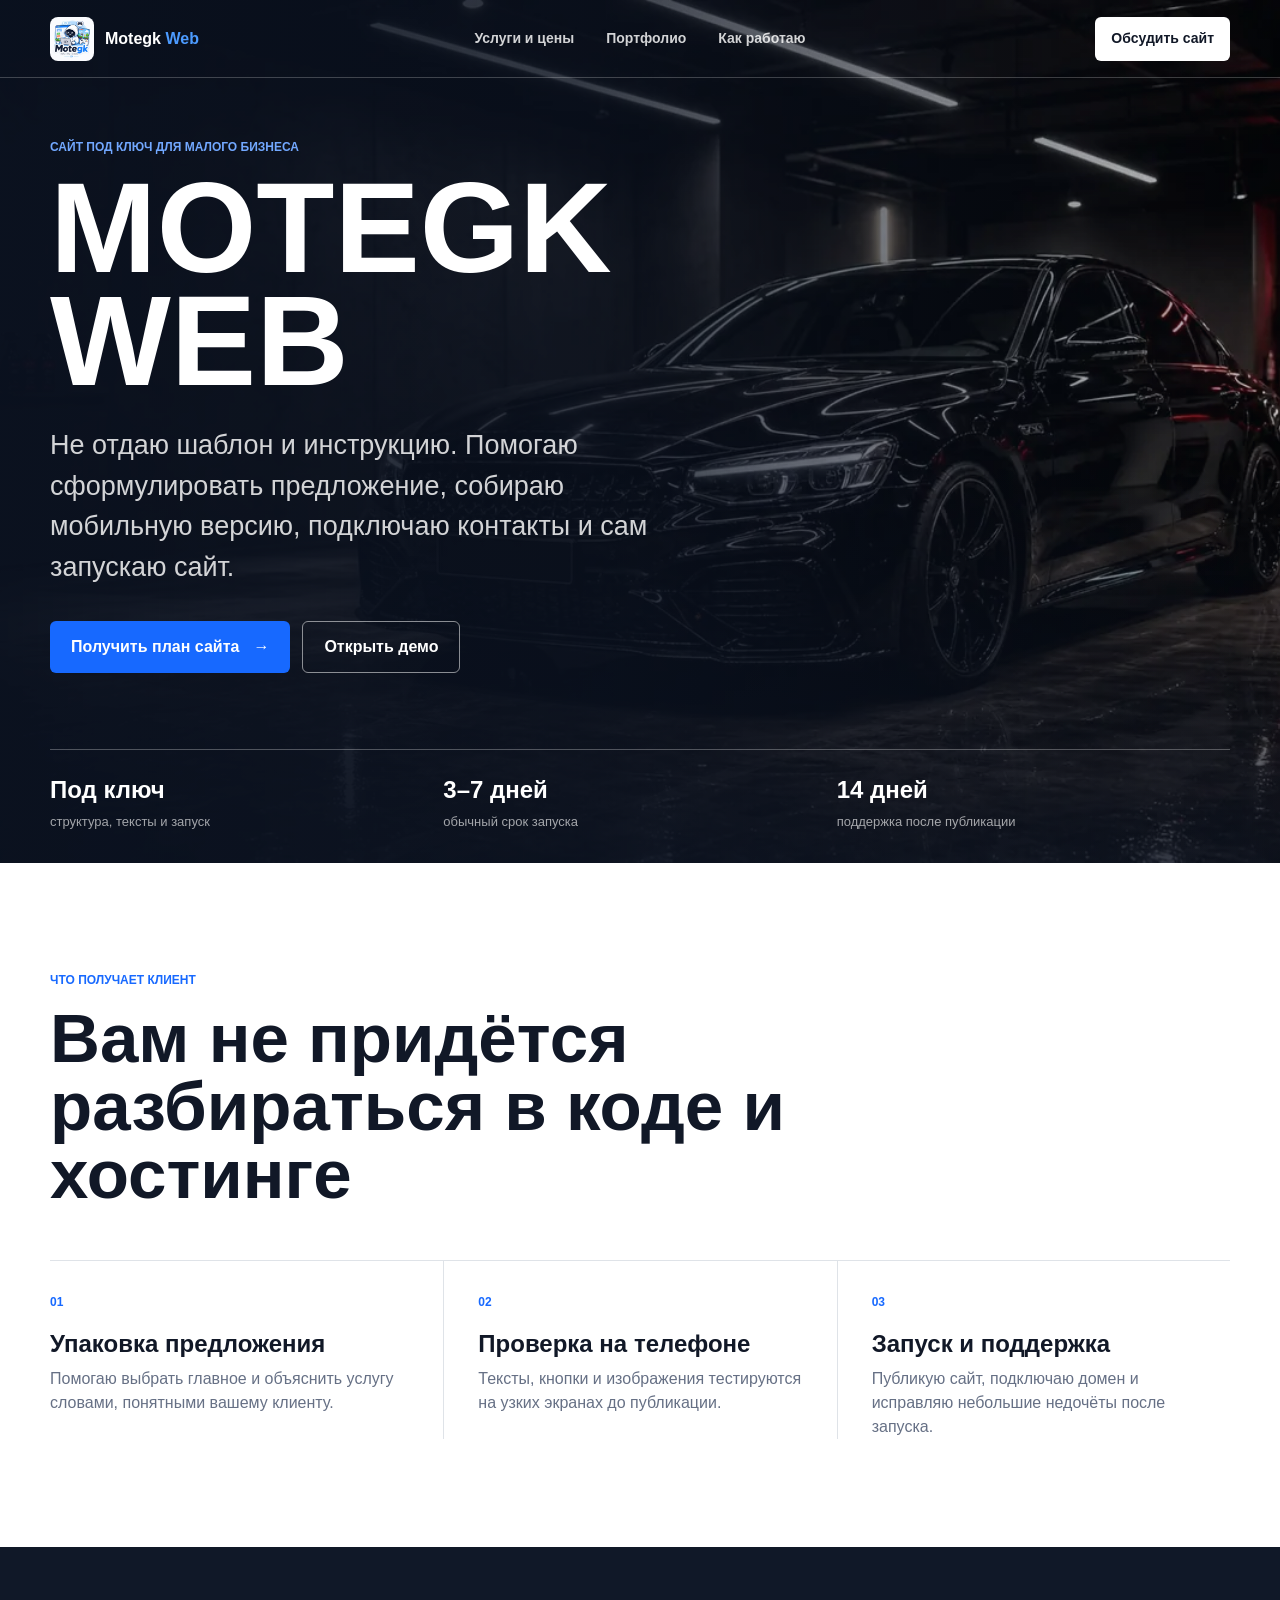
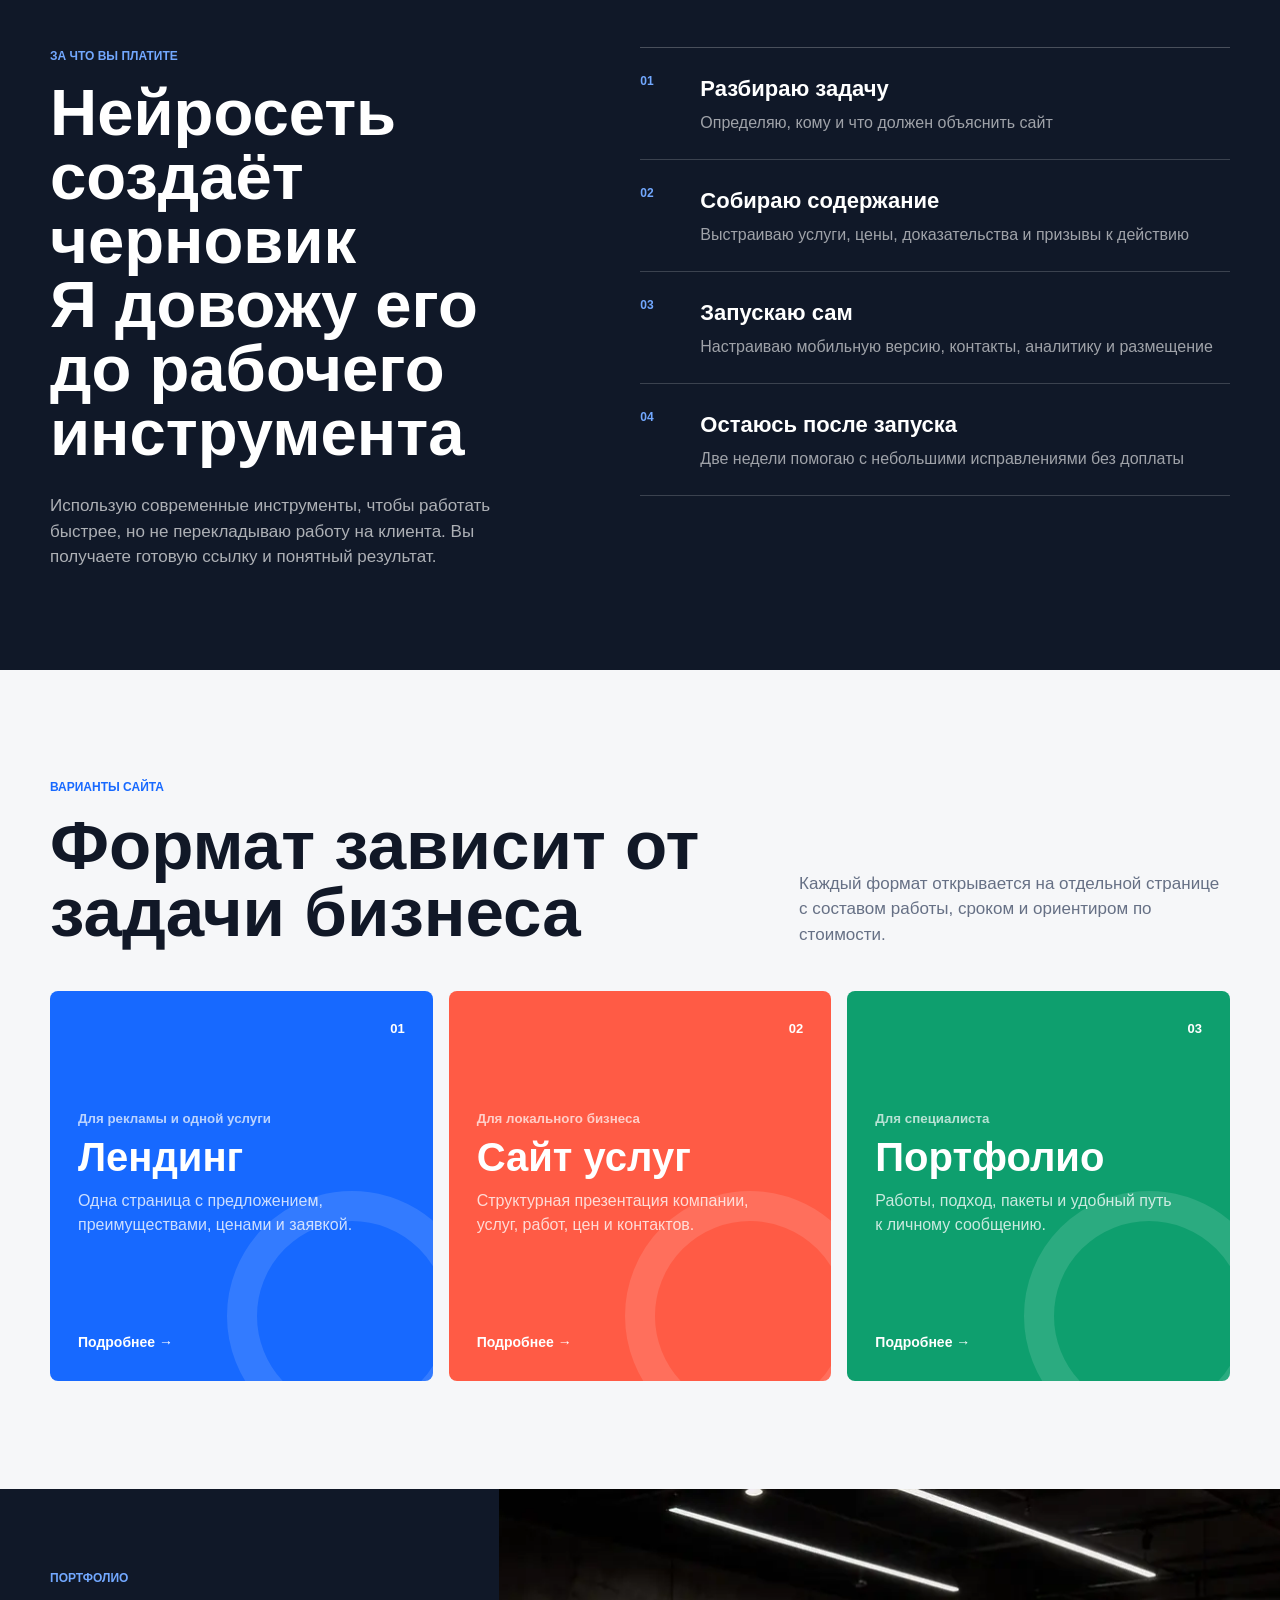
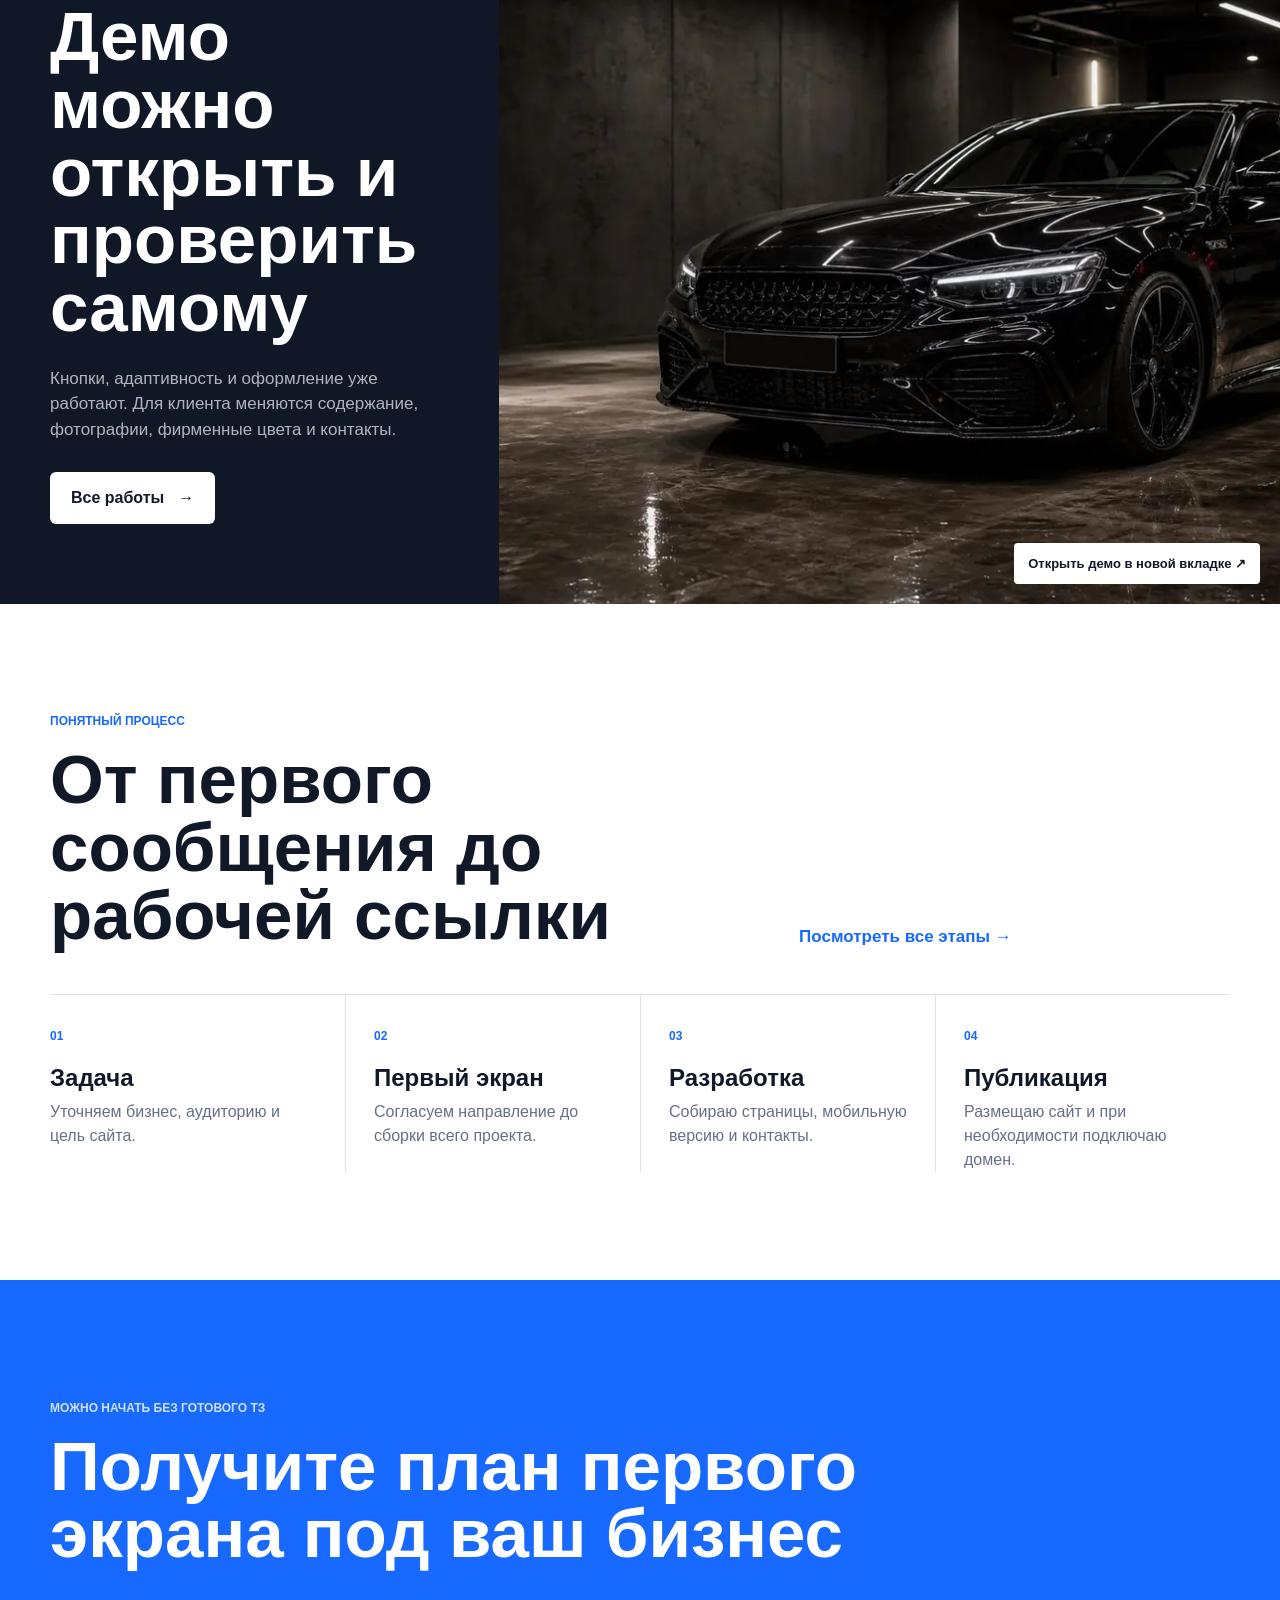
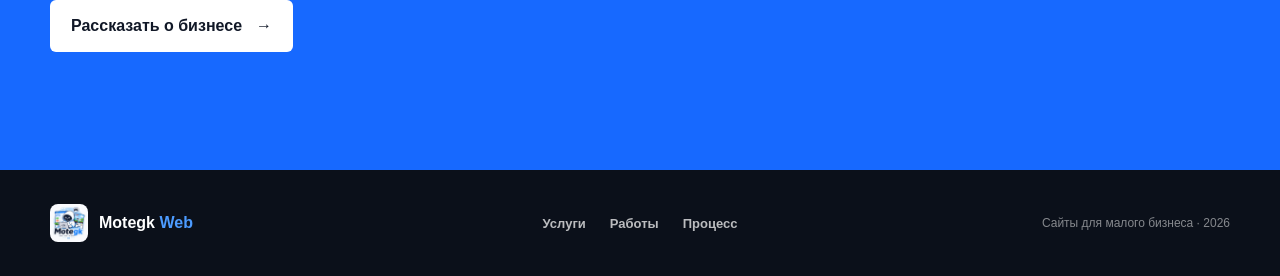
==== commit 3f4f6299: "Add files via upload" ====
--- a/index.html
+++ b/index.html
@@ -5,7 +5,7 @@
   <meta name="viewport" content="width=device-width, initial-scale=1.0">
   <meta name="description" content="Motegk Web создает быстрые и понятные сайты для малого бизнеса: лендинги, сайты услуг и портфолио от 4 900 рублей.">
   <title>Motegk Web | сайты для бизнеса</title>
-  <link rel="stylesheet" href="styles.css">
+  <link rel="stylesheet" href="styles.css?v=2">
 </head>
 <body>
   <header class="site-header">
@@ -35,36 +35,50 @@
       <img class="home-hero-image" src="assets/case-detailing.webp" alt="Пример сайта детейлинг-студии">
       <div class="home-hero-shade" aria-hidden="true"></div>
       <div class="home-hero-inner">
-        <p class="kicker">Сайты для малого бизнеса</p>
+        <p class="kicker">Сайт под ключ для малого бизнеса</p>
         <h1>Motegk Web</h1>
-        <p class="hero-lead">Понятный сайт, который показывает услуги, вызывает доверие и приводит клиента к заявке.</p>
+        <p class="hero-lead">Не отдаю шаблон и инструкцию. Помогаю сформулировать предложение, собираю мобильную версию, подключаю контакты и сам запускаю сайт.</p>
         <div class="actions">
-          <a class="button button-primary" href="services.html">Выбрать формат сайта <span>→</span></a>
-          <a class="button button-ghost" href="portfolio.html">Посмотреть работы</a>
+          <button class="button button-primary" type="button" data-contact-open>Получить план сайта <span>→</span></button>
+          <a class="button button-ghost" href="portfolio.html">Открыть демо</a>
         </div>
       </div>
       <div class="hero-facts">
-        <div><strong>от 4 900 ₽</strong><span>стоимость простого сайта</span></div>
+        <div><strong>Под ключ</strong><span>структура, тексты и запуск</span></div>
         <div><strong>3–7 дней</strong><span>обычный срок запуска</span></div>
-        <div><strong>0 ₽/месяц</strong><span>размещение на GitHub Pages</span></div>
+        <div><strong>14 дней</strong><span>поддержка после публикации</span></div>
       </div>
     </section>
 
     <section class="section promise-section">
       <div class="section-title">
         <p class="kicker kicker-dark">Что получает клиент</p>
-        <h2>Не просто HTML-файл. Готовый сайт, который можно открыть по ссылке.</h2>
+        <h2>Вам не придётся разбираться в коде и хостинге</h2>
       </div>
       <div class="feature-rail">
-        <article><span>01</span><h3>Сильный первый экран</h3><p>Посетитель сразу понимает, чем занимается бизнес и как заказать услугу.</p></article>
-        <article><span>02</span><h3>Удобно с телефона</h3><p>Интерфейс проверяется на мобильных экранах, где его увидит большинство клиентов.</p></article>
-        <article><span>03</span><h3>Запуск под ключ</h3><p>Публикация, кнопки связи и подключение домена не остаются на стороне клиента.</p></article>
+        <article><span>01</span><h3>Упаковка предложения</h3><p>Помогаю выбрать главное и объяснить услугу словами, понятными вашему клиенту.</p></article>
+        <article><span>02</span><h3>Проверка на телефоне</h3><p>Тексты, кнопки и изображения тестируются на узких экранах до публикации.</p></article>
+        <article><span>03</span><h3>Запуск и поддержка</h3><p>Публикую сайт, подключаю домен и исправляю небольшие недочёты после запуска.</p></article>
+      </div>
+    </section>
+
+    <section class="difference-band">
+      <div class="difference-copy">
+        <p class="kicker">За что вы платите</p>
+        <h2>Нейросеть создаёт черновик<br>Я довожу его до рабочего инструмента</h2>
+        <p>Использую современные инструменты, чтобы работать быстрее, но не перекладываю работу на клиента. Вы получаете готовую ссылку и понятный результат.</p>
+      </div>
+      <div class="difference-list">
+        <article><span>01</span><div><h3>Разбираю задачу</h3><p>Определяю, кому и что должен объяснить сайт</p></div></article>
+        <article><span>02</span><div><h3>Собираю содержание</h3><p>Выстраиваю услуги, цены, доказательства и призывы к действию</p></div></article>
+        <article><span>03</span><div><h3>Запускаю сам</h3><p>Настраиваю мобильную версию, контакты, аналитику и размещение</p></div></article>
+        <article><span>04</span><div><h3>Остаюсь после запуска</h3><p>Две недели помогаю с небольшими исправлениями без доплаты</p></div></article>
       </div>
     </section>
 
     <section class="section route-section">
       <div class="section-heading">
-        <div><p class="kicker kicker-dark">Варианты сайта</p><h2>Выберите задачу, а не непонятный тариф.</h2></div>
+        <div><p class="kicker kicker-dark">Варианты сайта</p><h2>Формат зависит от задачи бизнеса</h2></div>
         <p>Каждый формат открывается на отдельной странице с составом работы, сроком и ориентиром по стоимости.</p>
       </div>
       <div class="route-grid">
@@ -83,7 +97,7 @@
     <section class="showcase-band">
       <div class="showcase-copy">
         <p class="kicker">Портфолио</p>
-        <h2>Демо можно открыть и проверить самому.</h2>
+        <h2>Демо можно открыть и проверить самому</h2>
         <p>Кнопки, адаптивность и оформление уже работают. Для клиента меняются содержание, фотографии, фирменные цвета и контакты.</p>
         <a class="button button-light" href="portfolio.html">Все работы <span>→</span></a>
       </div>
@@ -95,7 +109,7 @@
 
     <section class="section steps-preview">
       <div class="section-heading">
-        <div><p class="kicker kicker-dark">Понятный процесс</p><h2>От первого сообщения до рабочей ссылки.</h2></div>
+        <div><p class="kicker kicker-dark">Понятный процесс</p><h2>От первого сообщения до рабочей ссылки</h2></div>
         <a class="text-link" href="process.html">Посмотреть все этапы →</a>
       </div>
       <ol class="steps-line">
@@ -108,8 +122,8 @@
 
     <section class="cta-band">
       <p class="kicker">Можно начать без готового ТЗ</p>
-      <h2>Расскажите, чем занимается ваш бизнес. Остальные вопросы я задам сам.</h2>
-      <button class="button button-light" type="button" data-contact-open>Написать о проекте <span>→</span></button>
+      <h2>Получите план первого экрана под ваш бизнес</h2>
+      <button class="button button-light" type="button" data-contact-open>Рассказать о бизнесе <span>→</span></button>
     </section>
   </main>
 
@@ -130,6 +144,6 @@
       <p class="dialog-note">Напишите, чем занимается бизнес и какой результат нужен от сайта. Этого достаточно для начала.</p>
     </div>
   </dialog>
-  <script src="script.js"></script>
+  <script src="script.js?v=2"></script>
 </body>
 </html>
--- a/styles.css
+++ b/styles.css
@@ -132,6 +132,16 @@
 .feature-rail h3, .steps-line h3 { margin: 18px 0 10px; font-size: 24px; line-height: 1.08; }
 .feature-rail p, .steps-line p { margin: 0; color: var(--muted); }
 
+.difference-band { display: grid; grid-template-columns: .92fr 1.08fr; gap: 88px; padding: 100px max(22px, calc((100vw - var(--max)) / 2)); background: #101828; color: white; }
+.difference-copy { align-self: center; }
+.difference-copy h2 { max-width: 680px; margin: 0; font-size: clamp(40px, 5.1vw, 68px); line-height: .98; }
+.difference-copy > p:last-child { max-width: 610px; margin: 28px 0 0; color: rgba(255,255,255,.66); font-size: 17px; }
+.difference-list { border-top: 1px solid rgba(255,255,255,.24); }
+.difference-list article { display: grid; grid-template-columns: 42px 1fr; gap: 18px; padding: 24px 0; border-bottom: 1px solid rgba(255,255,255,.18); }
+.difference-list span { color: #72a8ff; font-size: 12px; font-weight: 900; }
+.difference-list h3 { margin: 0 0 6px; font-size: 22px; }
+.difference-list p { margin: 0; color: rgba(255,255,255,.6); }
+
 .route-section { background: var(--paper); }
 .route-grid { display: grid; grid-template-columns: repeat(3, 1fr); gap: 16px; }
 .route-card { position: relative; min-height: 390px; display: flex; flex-direction: column; padding: 28px; overflow: hidden; border-radius: 8px; color: white; }
@@ -247,7 +257,7 @@
   .mobile-nav { position: absolute; top: 78px; right: 0; left: 0; padding: 12px 22px 22px; background: white; color: var(--ink); box-shadow: 0 16px 30px rgba(0,0,0,.14); }
   .mobile-nav.open { display: grid; }
   .mobile-nav a, .mobile-nav button { padding: 15px 0; border: 0; border-bottom: 1px solid var(--line); background: transparent; text-align: left; font-weight: 900; }
-  .section-heading, .showcase-band, .extras-band, .price-explain, .custom-band, .brief-band, .faq-section { grid-template-columns: 1fr; gap: 36px; }
+  .section-heading, .showcase-band, .difference-band, .extras-band, .price-explain, .custom-band, .brief-band, .faq-section { grid-template-columns: 1fr; gap: 36px; }
   .feature-rail, .route-grid, .steps-line { grid-template-columns: 1fr 1fr; }
   .feature-rail article:nth-child(3) { padding-left: 0; border-left: 0; }
   .route-card { min-height: 330px; }
@@ -267,7 +277,7 @@
   .home-hero-image { object-position: 62% center; }
   .home-hero-shade { background: linear-gradient(90deg, rgba(10,17,31,.96), rgba(10,17,31,.62)), linear-gradient(0deg, rgba(10,17,31,.94), transparent 60%); }
   .home-hero-inner { width: calc(100vw - 32px); margin-left: 16px; padding: 142px 0 310px; }
-  .home-hero h1 { font-size: 62px; overflow-wrap: break-word; }
+  .home-hero h1 { font-size: clamp(46px, 15vw, 56px); overflow-wrap: normal; word-break: normal; }
   .hero-lead { font-size: 18px; }
   .actions { align-items: stretch; flex-direction: column; }.actions .button { width: 100%; }
   .hero-facts { right: 16px; bottom: 20px; left: 16px; grid-template-columns: 1fr; }
@@ -276,17 +286,19 @@
   .hero-facts strong { font-size: 20px; }
   .section { padding: 76px 16px; }
   .section-heading { gap: 24px; margin-bottom: 32px; }
-  .section-title h2, .section-heading h2, .showcase-copy h2, .cta-band h2, .service-row h2, .extras-band h2, .price-explain h2, .custom-band h2, .brief-band h2 { font-size: 39px; }
+  .section-title h2, .section-heading h2, .showcase-copy h2, .difference-copy h2, .cta-band h2, .service-row h2, .extras-band h2, .price-explain h2, .custom-band h2, .brief-band h2 { font-size: clamp(32px, 10vw, 38px); overflow-wrap: normal; word-break: normal; }
+  .difference-band { padding: 72px 16px; }
   .feature-rail, .route-grid, .steps-line, .extras-grid, .portfolio-list, .brief-band ol { grid-template-columns: 1fr; }
   .feature-rail article, .feature-rail article + article { padding: 24px 0; border-left: 0; border-bottom: 1px solid var(--line); }
   .route-card { min-height: 350px; }
+  .route-card h3 { font-size: 34px; }
   .showcase-band { min-height: 0; }
   .showcase-copy { padding: 68px 16px; }
   .showcase-image { min-height: 390px; }
   .steps-line li, .steps-line li + li { padding: 24px 0; border-left: 0; border-bottom: 1px solid var(--line); }
   .cta-band { min-height: 430px; padding: 70px 16px; }
   .page-hero { min-height: 540px; padding: 130px 16px 66px; }
-  .page-hero h1 { font-size: 54px; overflow-wrap: anywhere; }
+  .page-hero h1 { font-size: clamp(40px, 13vw, 50px); overflow-wrap: normal; word-break: normal; }
   .page-hero > p:last-child { font-size: 17px; }
   .service-row, .timeline article { grid-template-columns: 1fr; gap: 22px; padding: 58px 0; }
   .service-side, .timeline article > div:last-child { grid-column: 1; }
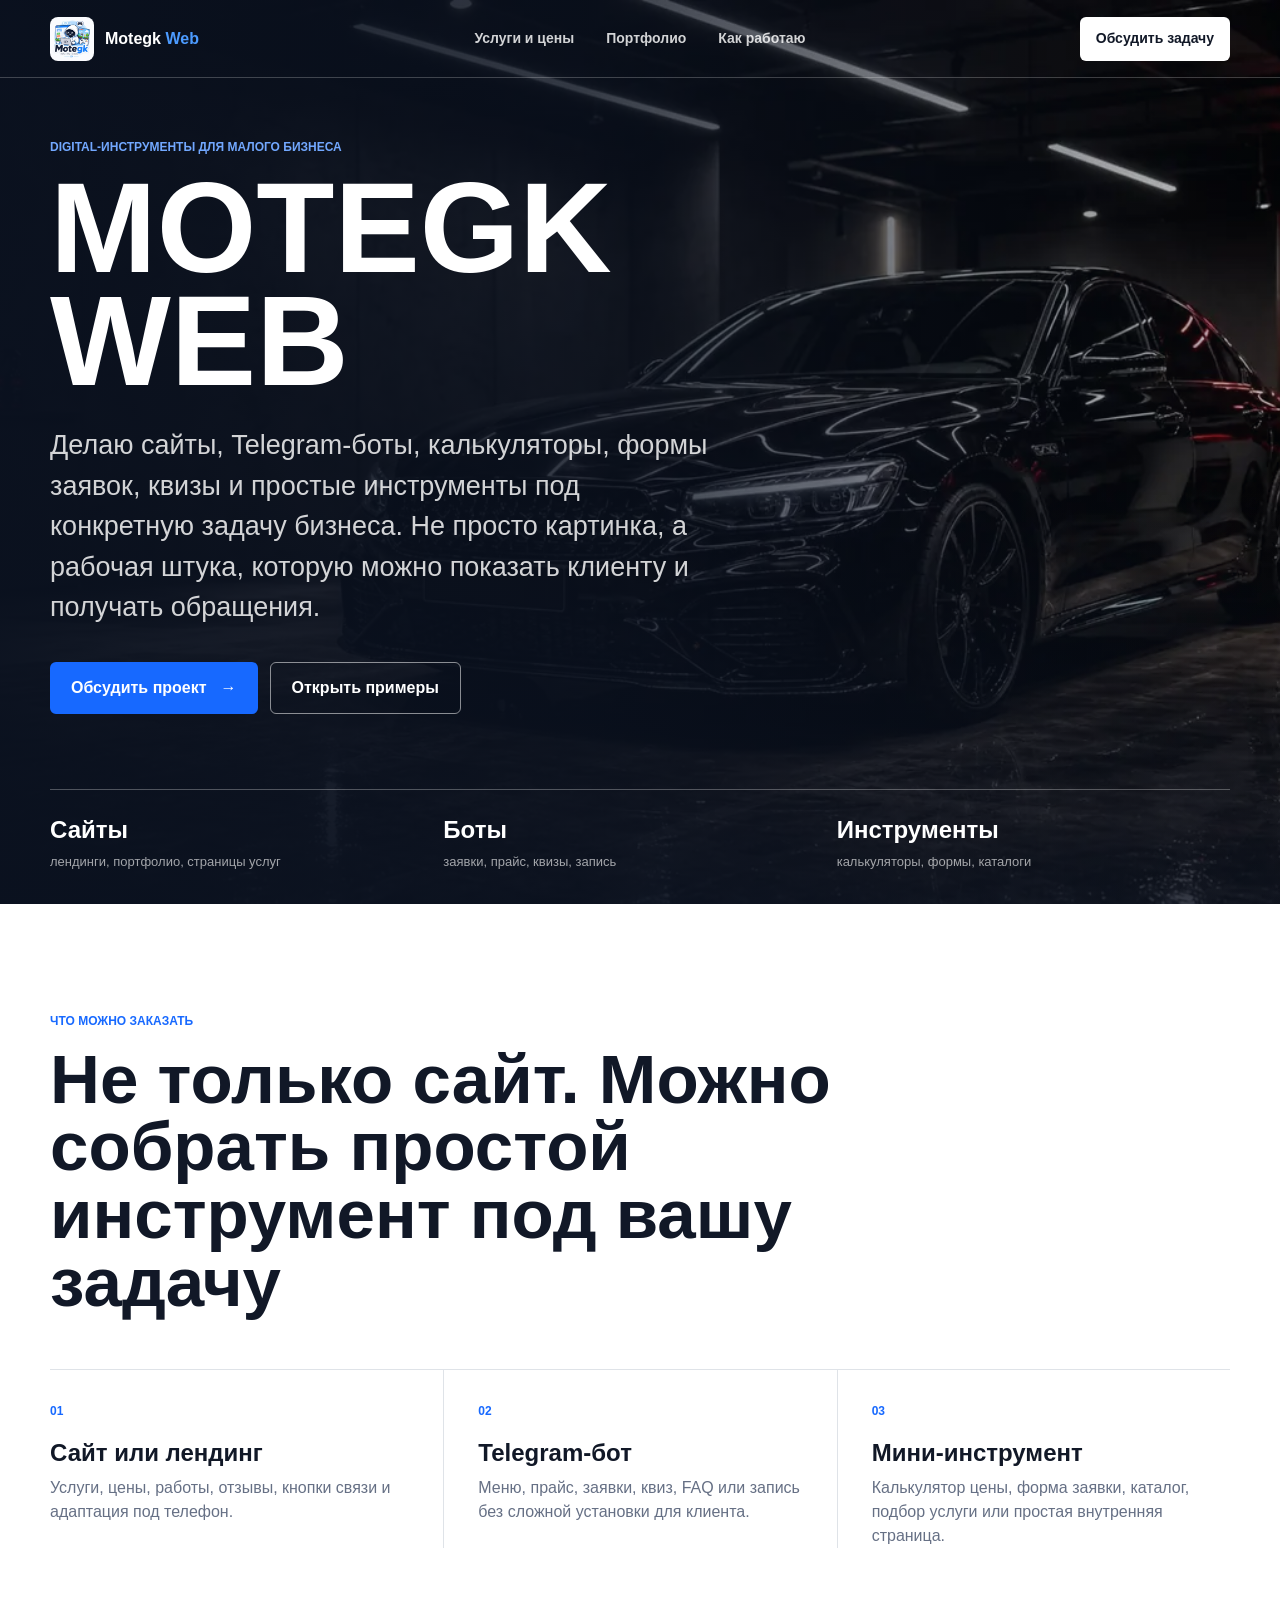
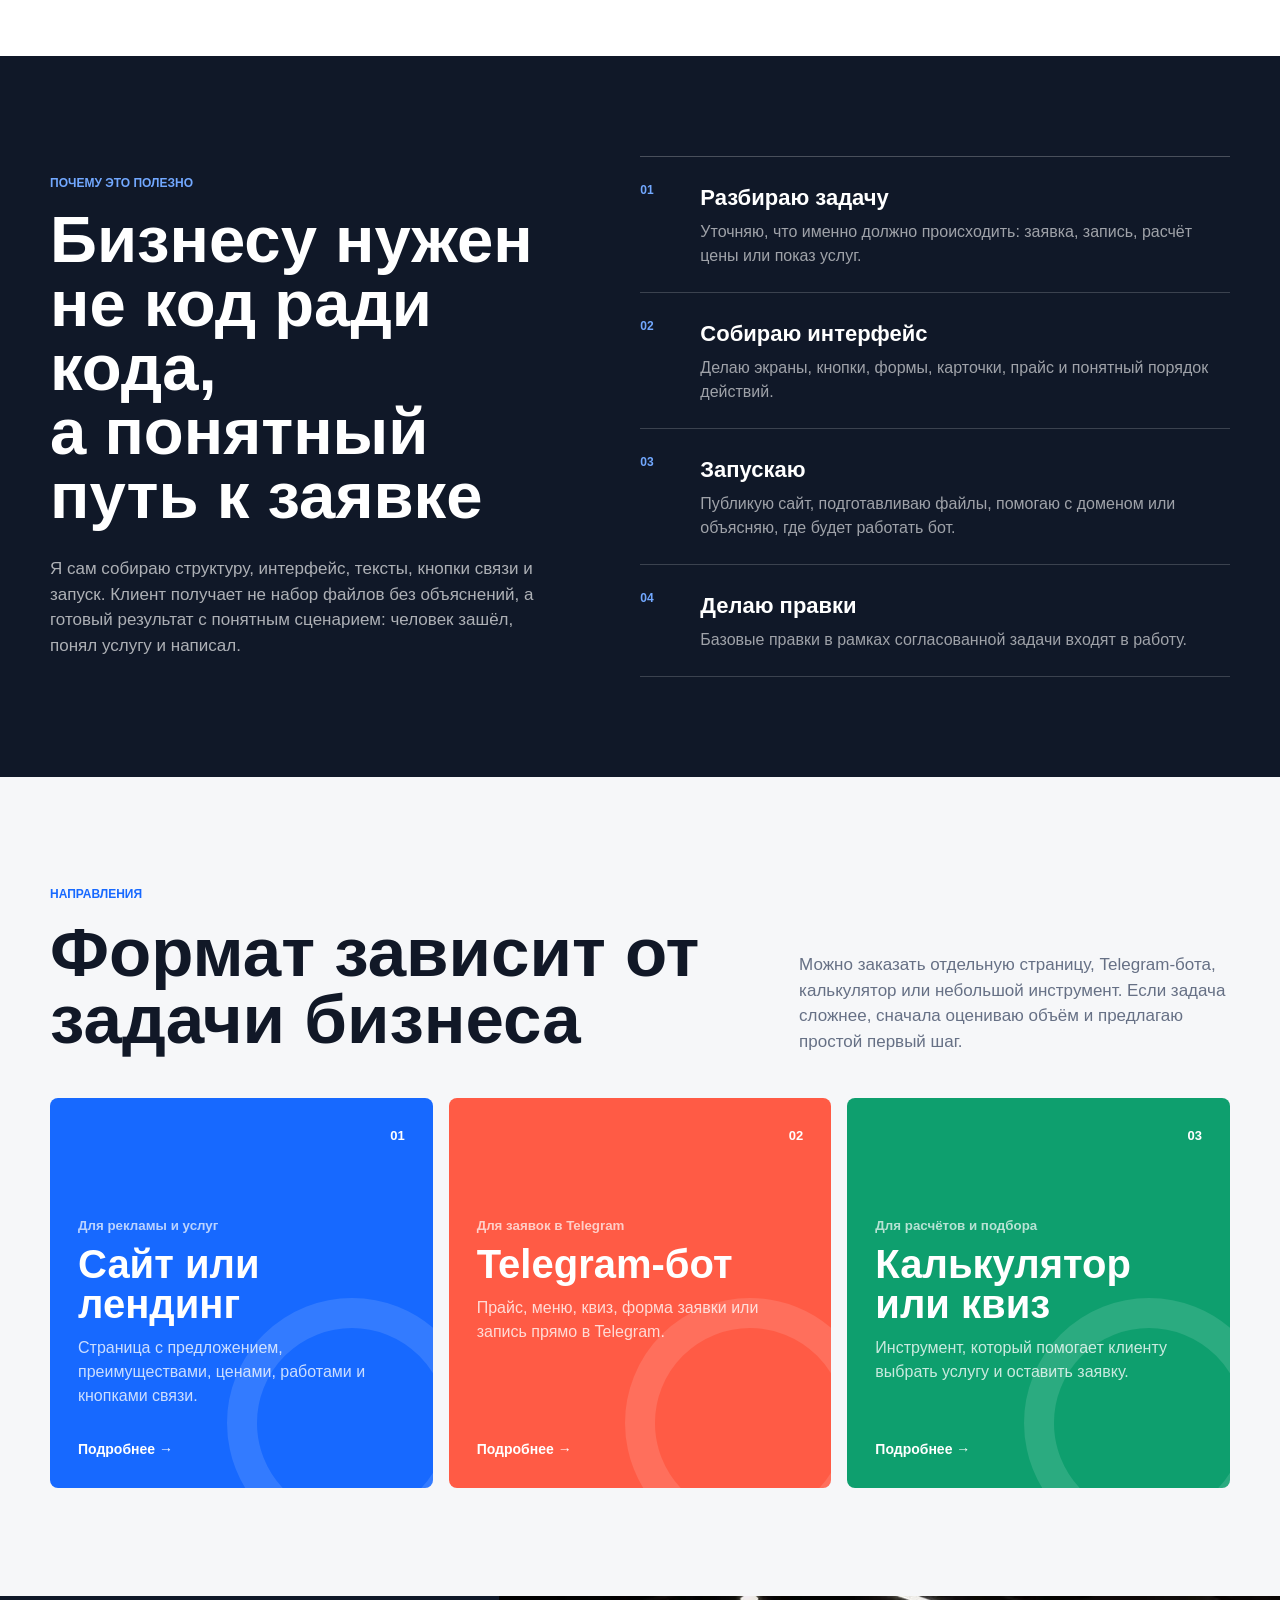
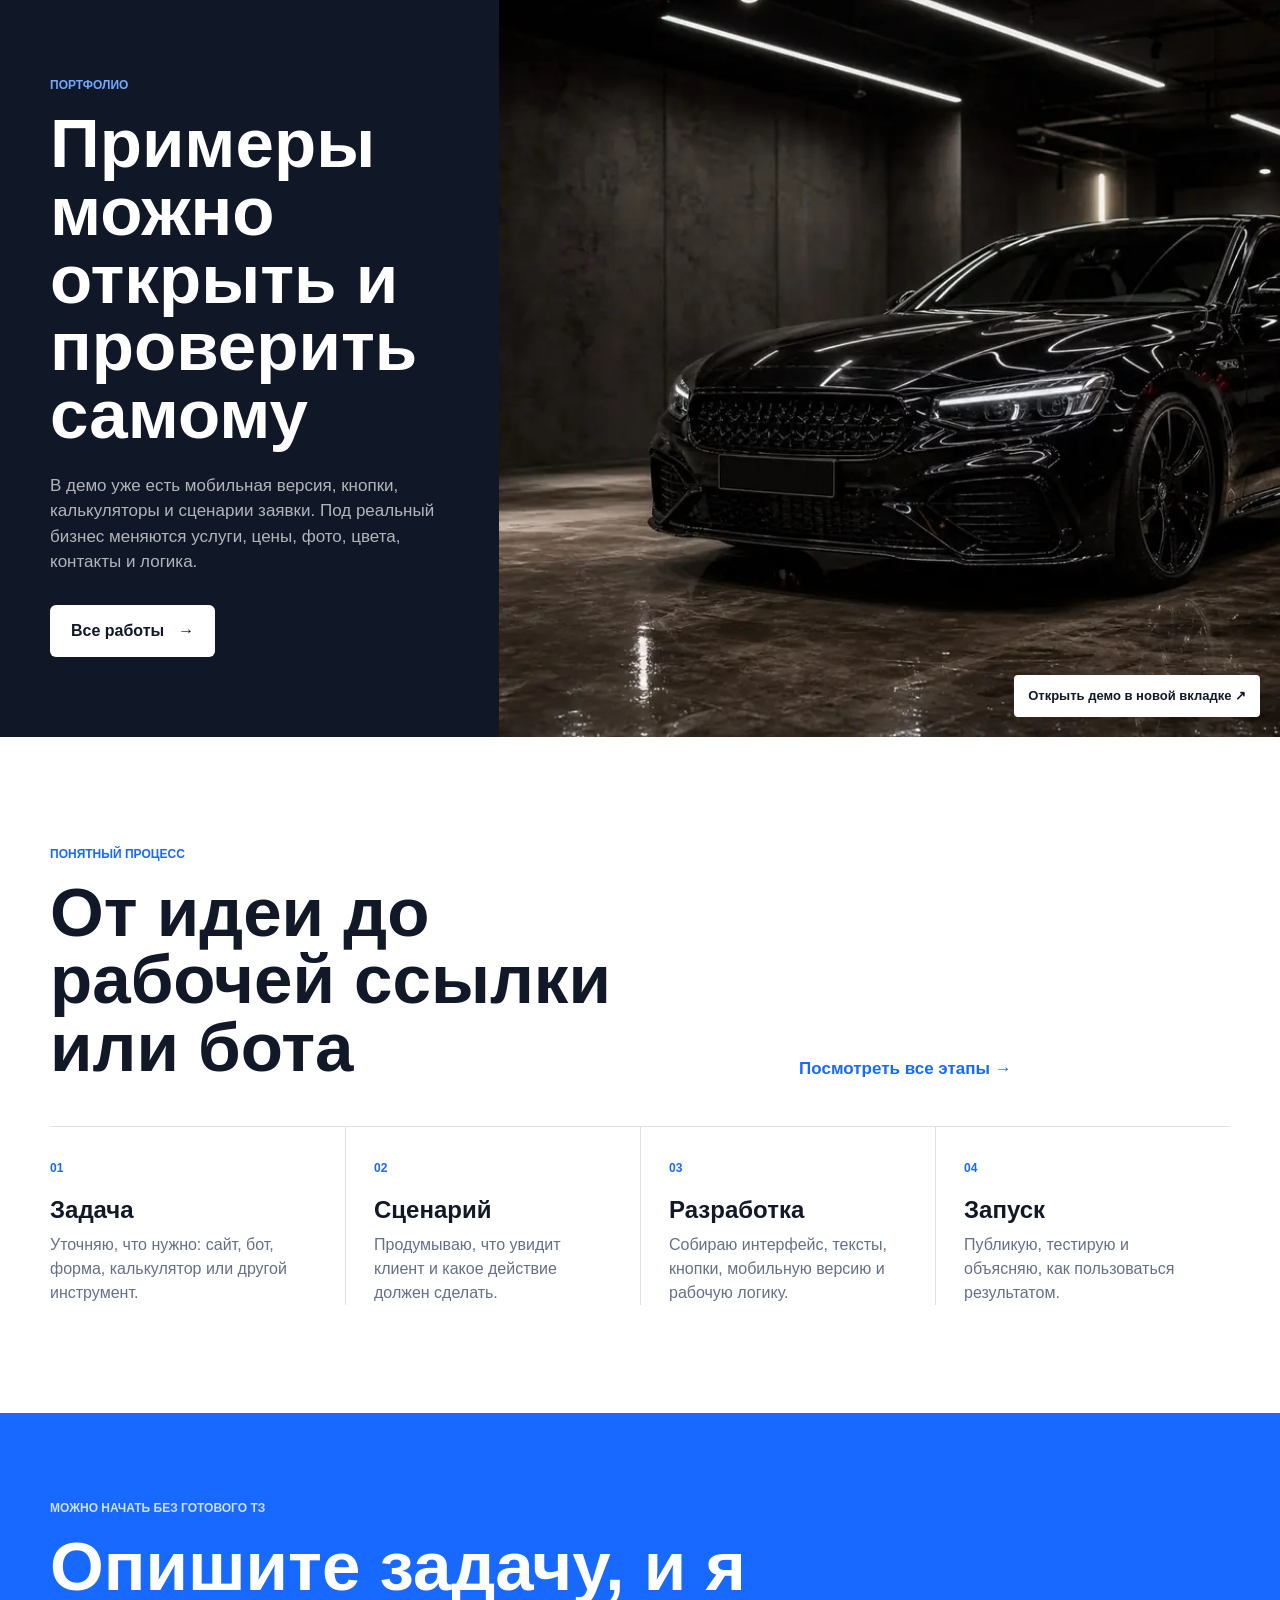
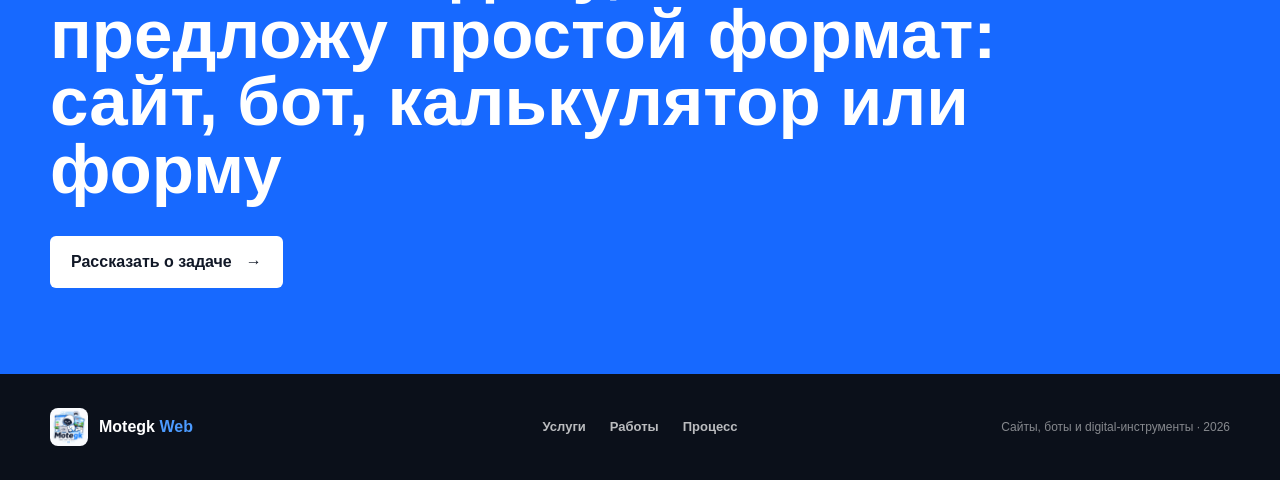
==== commit 60258b15: "Add files via upload" ====
--- a/index.html
+++ b/index.html
@@ -3,9 +3,9 @@
 <head>
   <meta charset="UTF-8">
   <meta name="viewport" content="width=device-width, initial-scale=1.0">
-  <meta name="description" content="Motegk Web создает быстрые и понятные сайты для малого бизнеса: лендинги, сайты услуг и портфолио от 4 900 рублей.">
-  <title>Motegk Web | сайты для бизнеса</title>
-  <link rel="stylesheet" href="styles.css?v=2">
+  <meta name="description" content="Motegk Web делает сайты, Telegram-боты и простые digital-инструменты для бизнеса: заявки, калькуляторы, квизы, каталоги и лендинги.">
+  <title>Motegk Web | сайты, боты и digital-инструменты</title>
+  <link rel="stylesheet" href="styles.css?v=3">
 </head>
 <body>
   <header class="site-header">
@@ -18,7 +18,7 @@
       <a href="portfolio.html">Портфолио</a>
       <a href="process.html">Как работаю</a>
     </nav>
-    <button class="button button-small button-dark" type="button" data-contact-open>Обсудить сайт</button>
+    <button class="button button-small button-dark" type="button" data-contact-open>Обсудить задачу</button>
     <button class="menu-button" type="button" data-menu aria-label="Открыть меню" aria-expanded="false">
       <span></span><span></span>
     </button>
@@ -26,70 +26,70 @@
       <a href="services.html">Услуги и цены</a>
       <a href="portfolio.html">Портфолио</a>
       <a href="process.html">Как работаю</a>
-      <button type="button" data-contact-open>Обсудить сайт</button>
+      <button type="button" data-contact-open>Обсудить задачу</button>
     </nav>
   </header>
 
   <main>
     <section class="home-hero">
-      <img class="home-hero-image" src="assets/case-detailing.webp" alt="Пример сайта детейлинг-студии">
+      <img class="home-hero-image" src="assets/case-detailing.webp" alt="Пример сайта с калькулятором для детейлинга">
       <div class="home-hero-shade" aria-hidden="true"></div>
       <div class="home-hero-inner">
-        <p class="kicker">Сайт под ключ для малого бизнеса</p>
+        <p class="kicker">Digital-инструменты для малого бизнеса</p>
         <h1>Motegk Web</h1>
-        <p class="hero-lead">Не отдаю шаблон и инструкцию. Помогаю сформулировать предложение, собираю мобильную версию, подключаю контакты и сам запускаю сайт.</p>
+        <p class="hero-lead">Делаю сайты, Telegram-боты, калькуляторы, формы заявок, квизы и простые инструменты под конкретную задачу бизнеса. Не просто картинка, а рабочая штука, которую можно показать клиенту и получать обращения.</p>
         <div class="actions">
-          <button class="button button-primary" type="button" data-contact-open>Получить план сайта <span>→</span></button>
-          <a class="button button-ghost" href="portfolio.html">Открыть демо</a>
+          <button class="button button-primary" type="button" data-contact-open>Обсудить проект <span>→</span></button>
+          <a class="button button-ghost" href="portfolio.html">Открыть примеры</a>
         </div>
       </div>
       <div class="hero-facts">
-        <div><strong>Под ключ</strong><span>структура, тексты и запуск</span></div>
-        <div><strong>3–7 дней</strong><span>обычный срок запуска</span></div>
-        <div><strong>14 дней</strong><span>поддержка после публикации</span></div>
+        <div><strong>Сайты</strong><span>лендинги, портфолио, страницы услуг</span></div>
+        <div><strong>Боты</strong><span>заявки, прайс, квизы, запись</span></div>
+        <div><strong>Инструменты</strong><span>калькуляторы, формы, каталоги</span></div>
       </div>
     </section>
 
     <section class="section promise-section">
       <div class="section-title">
-        <p class="kicker kicker-dark">Что получает клиент</p>
-        <h2>Вам не придётся разбираться в коде и хостинге</h2>
+        <p class="kicker kicker-dark">Что можно заказать</p>
+        <h2>Не только сайт. Можно собрать простой инструмент под вашу задачу</h2>
       </div>
       <div class="feature-rail">
-        <article><span>01</span><h3>Упаковка предложения</h3><p>Помогаю выбрать главное и объяснить услугу словами, понятными вашему клиенту.</p></article>
-        <article><span>02</span><h3>Проверка на телефоне</h3><p>Тексты, кнопки и изображения тестируются на узких экранах до публикации.</p></article>
-        <article><span>03</span><h3>Запуск и поддержка</h3><p>Публикую сайт, подключаю домен и исправляю небольшие недочёты после запуска.</p></article>
+        <article><span>01</span><h3>Сайт или лендинг</h3><p>Услуги, цены, работы, отзывы, кнопки связи и адаптация под телефон.</p></article>
+        <article><span>02</span><h3>Telegram-бот</h3><p>Меню, прайс, заявки, квиз, FAQ или запись без сложной установки для клиента.</p></article>
+        <article><span>03</span><h3>Мини-инструмент</h3><p>Калькулятор цены, форма заявки, каталог, подбор услуги или простая внутренняя страница.</p></article>
       </div>
     </section>
 
     <section class="difference-band">
       <div class="difference-copy">
-        <p class="kicker">За что вы платите</p>
-        <h2>Нейросеть создаёт черновик<br>Я довожу его до рабочего инструмента</h2>
-        <p>Использую современные инструменты, чтобы работать быстрее, но не перекладываю работу на клиента. Вы получаете готовую ссылку и понятный результат.</p>
+        <p class="kicker">Почему это полезно</p>
+        <h2>Бизнесу нужен не код ради кода,<br>а понятный путь к заявке</h2>
+        <p>Я сам собираю структуру, интерфейс, тексты, кнопки связи и запуск. Клиент получает не набор файлов без объяснений, а готовый результат с понятным сценарием: человек зашёл, понял услугу и написал.</p>
       </div>
       <div class="difference-list">
-        <article><span>01</span><div><h3>Разбираю задачу</h3><p>Определяю, кому и что должен объяснить сайт</p></div></article>
-        <article><span>02</span><div><h3>Собираю содержание</h3><p>Выстраиваю услуги, цены, доказательства и призывы к действию</p></div></article>
-        <article><span>03</span><div><h3>Запускаю сам</h3><p>Настраиваю мобильную версию, контакты, аналитику и размещение</p></div></article>
-        <article><span>04</span><div><h3>Остаюсь после запуска</h3><p>Две недели помогаю с небольшими исправлениями без доплаты</p></div></article>
+        <article><span>01</span><div><h3>Разбираю задачу</h3><p>Уточняю, что именно должно происходить: заявка, запись, расчёт цены или показ услуг.</p></div></article>
+        <article><span>02</span><div><h3>Собираю интерфейс</h3><p>Делаю экраны, кнопки, формы, карточки, прайс и понятный порядок действий.</p></div></article>
+        <article><span>03</span><div><h3>Запускаю</h3><p>Публикую сайт, подготавливаю файлы, помогаю с доменом или объясняю, где будет работать бот.</p></div></article>
+        <article><span>04</span><div><h3>Делаю правки</h3><p>Базовые правки в рамках согласованной задачи входят в работу.</p></div></article>
       </div>
     </section>
 
     <section class="section route-section">
       <div class="section-heading">
-        <div><p class="kicker kicker-dark">Варианты сайта</p><h2>Формат зависит от задачи бизнеса</h2></div>
-        <p>Каждый формат открывается на отдельной странице с составом работы, сроком и ориентиром по стоимости.</p>
+        <div><p class="kicker kicker-dark">Направления</p><h2>Формат зависит от задачи бизнеса</h2></div>
+        <p>Можно заказать отдельную страницу, Telegram-бота, калькулятор или небольшой инструмент. Если задача сложнее, сначала оцениваю объём и предлагаю простой первый шаг.</p>
       </div>
       <div class="route-grid">
         <a class="route-card route-blue" href="services.html#landing">
-          <span class="route-number">01</span><small>Для рекламы и одной услуги</small><h3>Лендинг</h3><p>Одна страница с предложением, преимуществами, ценами и заявкой.</p><b>Подробнее <span>→</span></b>
+          <span class="route-number">01</span><small>Для рекламы и услуг</small><h3>Сайт или лендинг</h3><p>Страница с предложением, преимуществами, ценами, работами и кнопками связи.</p><b>Подробнее <span>→</span></b>
         </a>
-        <a class="route-card route-red" href="services.html#business">
-          <span class="route-number">02</span><small>Для локального бизнеса</small><h3>Сайт услуг</h3><p>Структурная презентация компании, услуг, работ, цен и контактов.</p><b>Подробнее <span>→</span></b>
+        <a class="route-card route-red" href="services.html#bot">
+          <span class="route-number">02</span><small>Для заявок в Telegram</small><h3>Telegram-бот</h3><p>Прайс, меню, квиз, форма заявки или запись прямо в Telegram.</p><b>Подробнее <span>→</span></b>
         </a>
-        <a class="route-card route-green" href="services.html#portfolio-site">
-          <span class="route-number">03</span><small>Для специалиста</small><h3>Портфолио</h3><p>Работы, подход, пакеты и удобный путь к личному сообщению.</p><b>Подробнее <span>→</span></b>
+        <a class="route-card route-green" href="services.html#tools">
+          <span class="route-number">03</span><small>Для расчётов и подбора</small><h3>Калькулятор или квиз</h3><p>Инструмент, который помогает клиенту выбрать услугу и оставить заявку.</p><b>Подробнее <span>→</span></b>
         </a>
       </div>
     </section>
@@ -97,8 +97,8 @@
     <section class="showcase-band">
       <div class="showcase-copy">
         <p class="kicker">Портфолио</p>
-        <h2>Демо можно открыть и проверить самому</h2>
-        <p>Кнопки, адаптивность и оформление уже работают. Для клиента меняются содержание, фотографии, фирменные цвета и контакты.</p>
+        <h2>Примеры можно открыть и проверить самому</h2>
+        <p>В демо уже есть мобильная версия, кнопки, калькуляторы и сценарии заявки. Под реальный бизнес меняются услуги, цены, фото, цвета, контакты и логика.</p>
         <a class="button button-light" href="portfolio.html">Все работы <span>→</span></a>
       </div>
       <a class="showcase-image" href="https://motegk.github.io/detailing-studio-demo/" target="_blank" rel="noopener">
@@ -109,28 +109,28 @@
 
     <section class="section steps-preview">
       <div class="section-heading">
-        <div><p class="kicker kicker-dark">Понятный процесс</p><h2>От первого сообщения до рабочей ссылки</h2></div>
+        <div><p class="kicker kicker-dark">Понятный процесс</p><h2>От идеи до рабочей ссылки или бота</h2></div>
         <a class="text-link" href="process.html">Посмотреть все этапы →</a>
       </div>
       <ol class="steps-line">
-        <li><span>01</span><h3>Задача</h3><p>Уточняем бизнес, аудиторию и цель сайта.</p></li>
-        <li><span>02</span><h3>Первый экран</h3><p>Согласуем направление до сборки всего проекта.</p></li>
-        <li><span>03</span><h3>Разработка</h3><p>Собираю страницы, мобильную версию и контакты.</p></li>
-        <li><span>04</span><h3>Публикация</h3><p>Размещаю сайт и при необходимости подключаю домен.</p></li>
+        <li><span>01</span><h3>Задача</h3><p>Уточняю, что нужно: сайт, бот, форма, калькулятор или другой инструмент.</p></li>
+        <li><span>02</span><h3>Сценарий</h3><p>Продумываю, что увидит клиент и какое действие должен сделать.</p></li>
+        <li><span>03</span><h3>Разработка</h3><p>Собираю интерфейс, тексты, кнопки, мобильную версию и рабочую логику.</p></li>
+        <li><span>04</span><h3>Запуск</h3><p>Публикую, тестирую и объясняю, как пользоваться результатом.</p></li>
       </ol>
     </section>
 
     <section class="cta-band">
       <p class="kicker">Можно начать без готового ТЗ</p>
-      <h2>Получите план первого экрана под ваш бизнес</h2>
-      <button class="button button-light" type="button" data-contact-open>Рассказать о бизнесе <span>→</span></button>
+      <h2>Опишите задачу, и я предложу простой формат: сайт, бот, калькулятор или форму</h2>
+      <button class="button button-light" type="button" data-contact-open>Рассказать о задаче <span>→</span></button>
     </section>
   </main>
 
   <footer class="site-footer">
     <a class="brand brand-footer" href="index.html"><img src="assets/logo-motegk.webp" alt=""><span>Motegk <b>Web</b></span></a>
     <div class="footer-links"><a href="services.html">Услуги</a><a href="portfolio.html">Работы</a><a href="process.html">Процесс</a></div>
-    <p>Сайты для малого бизнеса · <span data-year></span></p>
+    <p>Сайты, боты и digital-инструменты · <span data-year></span></p>
   </footer>
 
   <dialog class="contact-dialog" data-contact-dialog aria-labelledby="contact-title">
@@ -141,7 +141,7 @@
         <a href="https://vk.com/motegk" target="_blank" rel="noopener"><i class="vk">VK</i><span><strong>ВКонтакте</strong><small>vk.com/motegk</small></span><b>↗</b></a>
         <a href="https://wa.me/79126756525" target="_blank" rel="noopener"><i class="wa">WA</i><span><strong>WhatsApp</strong><small>+7 912 675-65-25</small></span><b>↗</b></a>
       </div>
-      <p class="dialog-note">Напишите, чем занимается бизнес и какой результат нужен от сайта. Этого достаточно для начала.</p>
+      <p class="dialog-note">Напишите, чем занимается бизнес и что нужно получить: сайт, бот, калькулятор, форму заявки или другой простой инструмент.</p>
     </div>
   </dialog>
   <script src="script.js?v=2"></script>
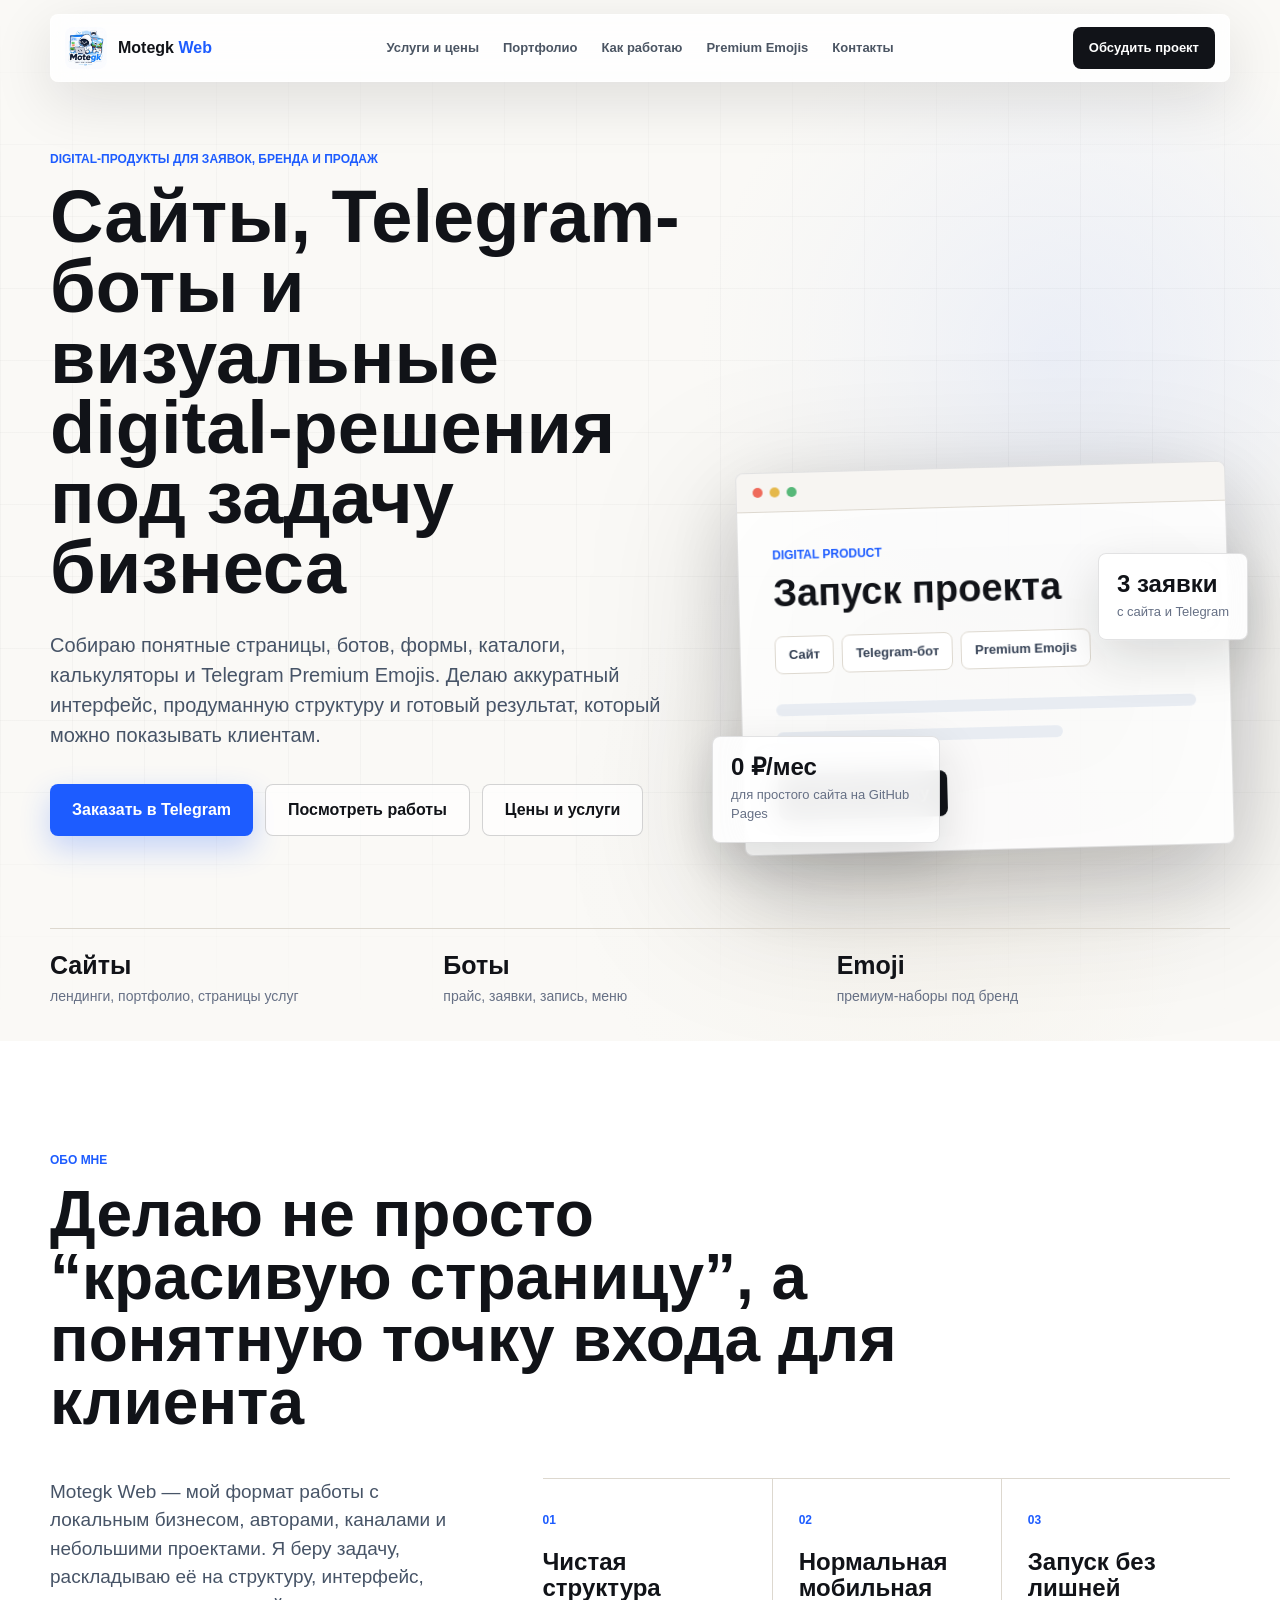
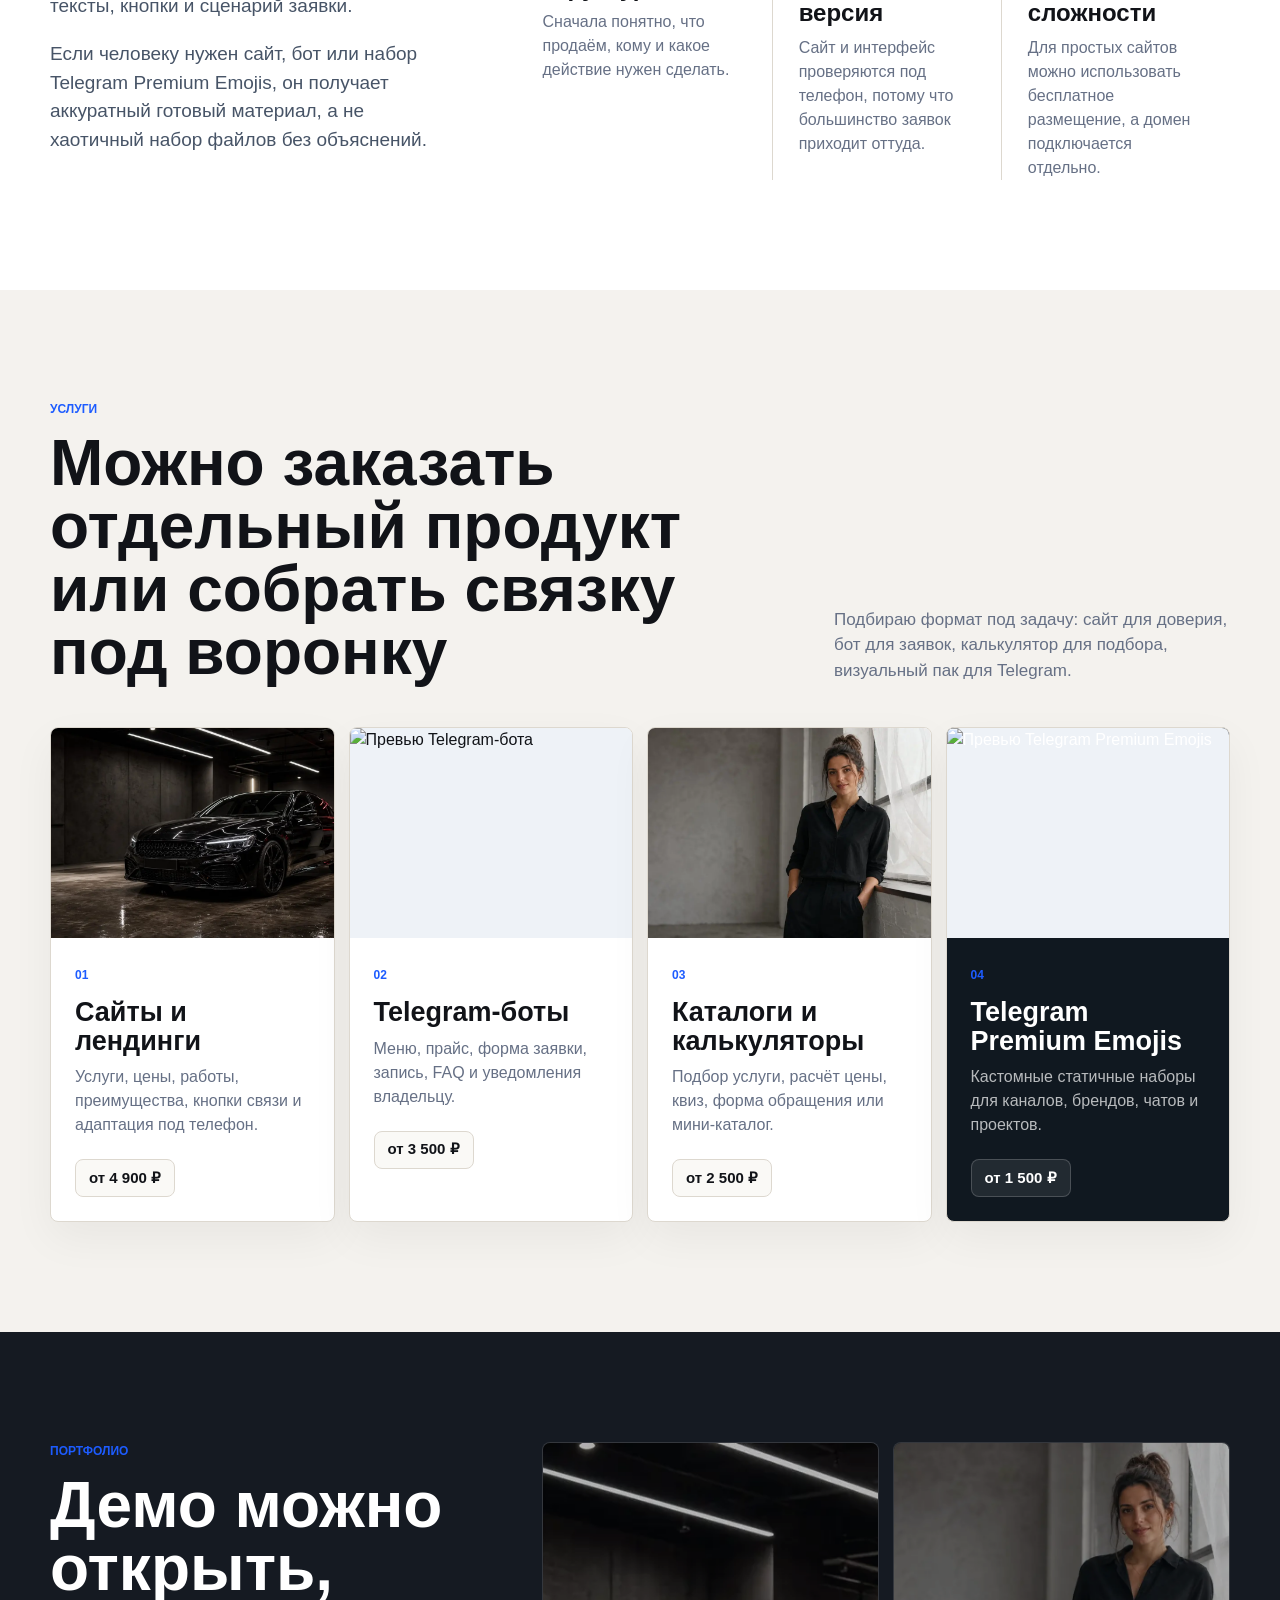
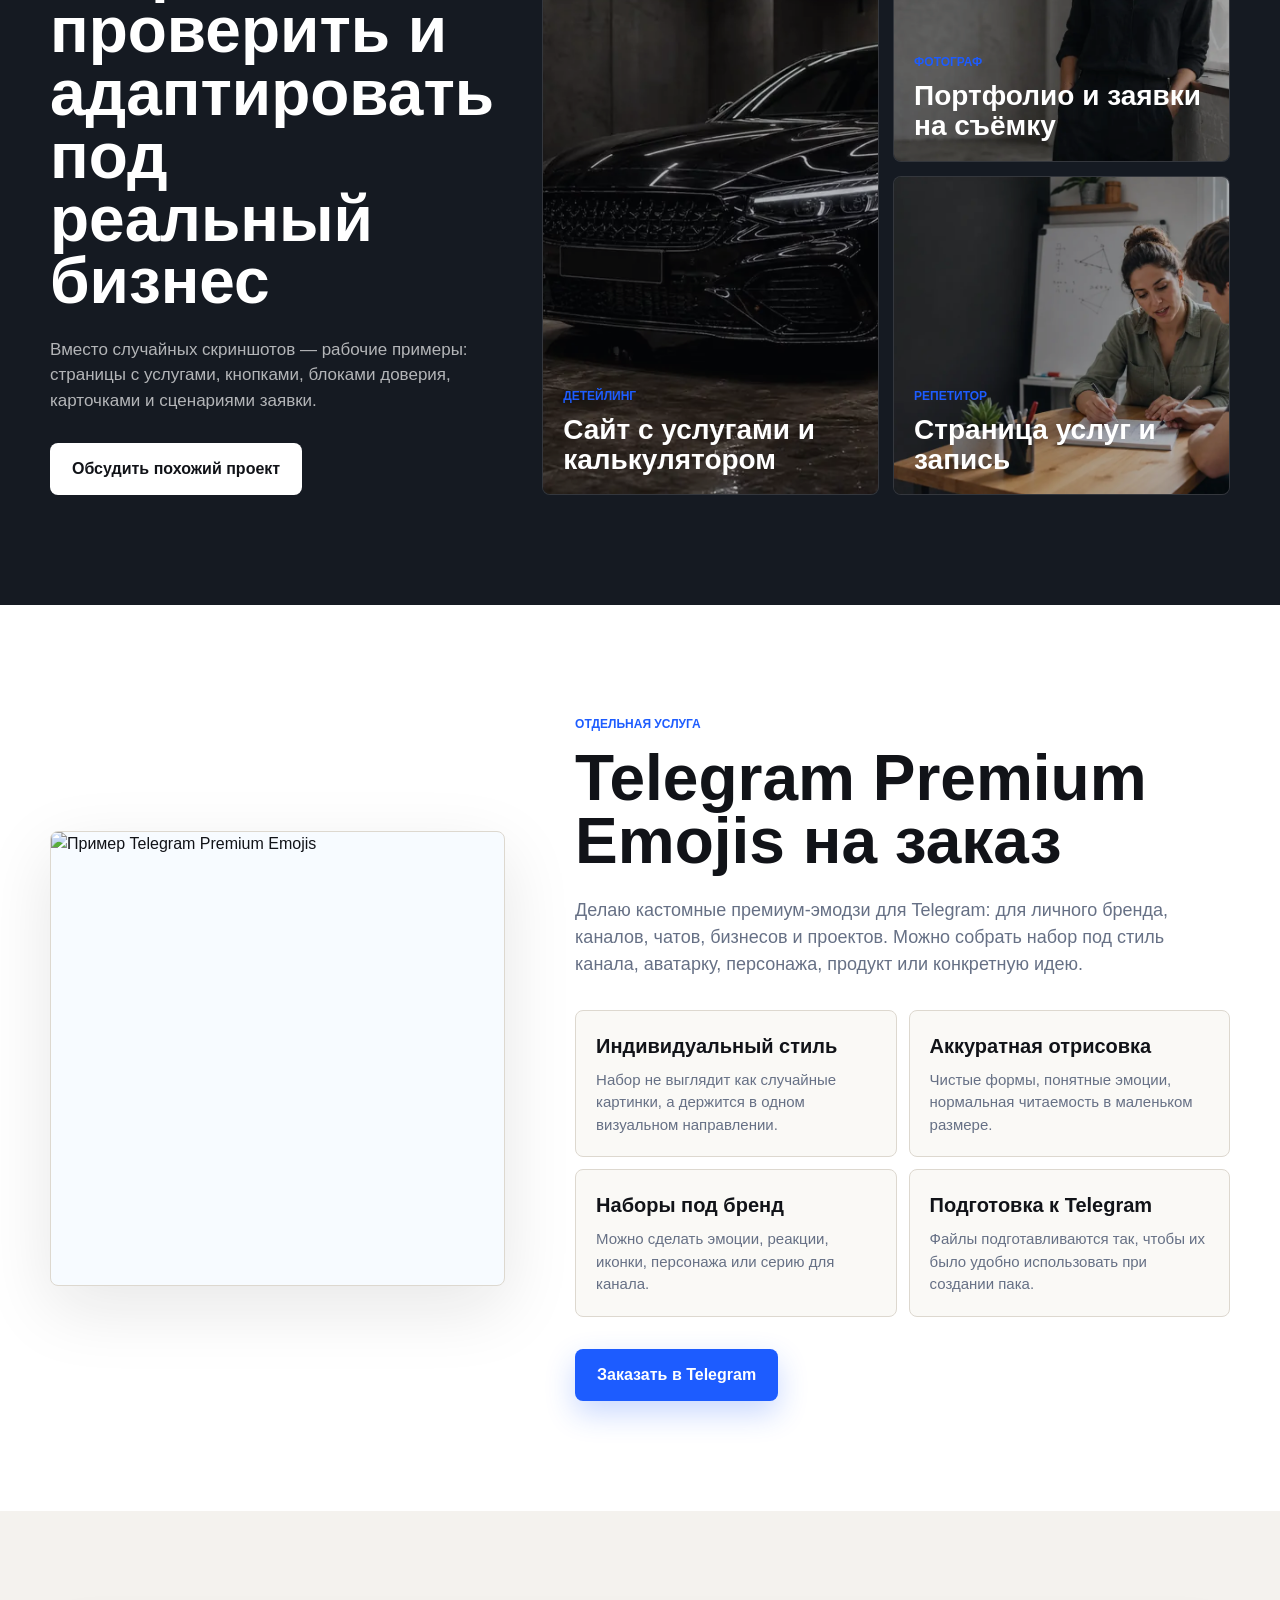
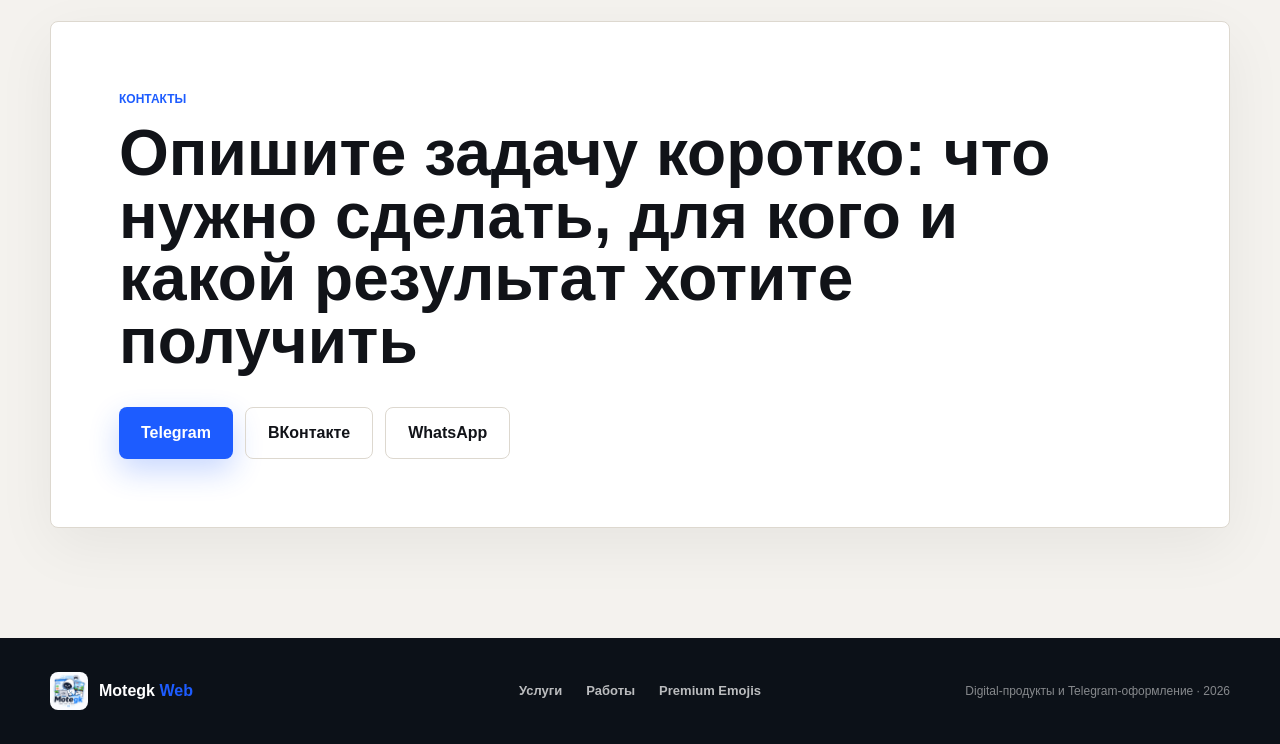
==== commit 7d543977: "Add files via upload" ====
--- a/index.html
+++ b/index.html
@@ -3,13 +3,13 @@
 <head>
   <meta charset="UTF-8">
   <meta name="viewport" content="width=device-width, initial-scale=1.0">
-  <meta name="description" content="Motegk Web делает сайты, Telegram-боты и простые digital-инструменты для бизнеса: заявки, калькуляторы, квизы, каталоги и лендинги.">
-  <title>Motegk Web | сайты, боты и digital-инструменты</title>
-  <link rel="stylesheet" href="styles.css?v=3">
+  <meta name="description" content="Motegk Web: сайты, Telegram-боты, digital-инструменты и Telegram Premium Emojis для бизнеса, каналов и личных проектов.">
+  <title>Motegk Web | сайты, боты и digital-продукты</title>
+  <link rel="stylesheet" href="styles.css?v=7">
 </head>
 <body>
-  <header class="site-header">
-    <a class="brand" href="index.html" aria-label="Motegk Web, главная">
+  <header class="site-header" data-header>
+    <a class="brand" href="#top" aria-label="Motegk Web">
       <img src="assets/logo-motegk.webp" alt="">
       <span>Motegk <b>Web</b></span>
     </a>
@@ -17,8 +17,10 @@
       <a href="services.html">Услуги и цены</a>
       <a href="portfolio.html">Портфолио</a>
       <a href="process.html">Как работаю</a>
+      <a href="#emojis">Premium Emojis</a>
+      <a href="#contacts">Контакты</a>
     </nav>
-    <button class="button button-small button-dark" type="button" data-contact-open>Обсудить задачу</button>
+    <button class="button button-small button-dark" type="button" data-contact-open>Обсудить проект</button>
     <button class="menu-button" type="button" data-menu aria-label="Открыть меню" aria-expanded="false">
       <span></span><span></span>
     </button>
@@ -26,124 +28,180 @@
       <a href="services.html">Услуги и цены</a>
       <a href="portfolio.html">Портфолио</a>
       <a href="process.html">Как работаю</a>
-      <button type="button" data-contact-open>Обсудить задачу</button>
+      <a href="#emojis">Premium Emojis</a>
+      <a href="#contacts">Контакты</a>
+      <button type="button" data-contact-open>Обсудить проект</button>
     </nav>
   </header>
 
-  <main>
-    <section class="home-hero">
-      <img class="home-hero-image" src="assets/case-detailing.webp" alt="Пример сайта с калькулятором для детейлинга">
-      <div class="home-hero-shade" aria-hidden="true"></div>
-      <div class="home-hero-inner">
-        <p class="kicker">Digital-инструменты для малого бизнеса</p>
-        <h1>Motegk Web</h1>
-        <p class="hero-lead">Делаю сайты, Telegram-боты, калькуляторы, формы заявок, квизы и простые инструменты под конкретную задачу бизнеса. Не просто картинка, а рабочая штука, которую можно показать клиенту и получать обращения.</p>
-        <div class="actions">
-          <button class="button button-primary" type="button" data-contact-open>Обсудить проект <span>→</span></button>
-          <a class="button button-ghost" href="portfolio.html">Открыть примеры</a>
-        </div>
-      </div>
-      <div class="hero-facts">
+  <main id="top">
+    <section class="hero">
+      <div class="hero-bg" aria-hidden="true">
+        <div class="hero-grid"></div>
+      </div>
+      <div class="hero-interface" aria-hidden="true">
+        <div class="browser-mockup">
+          <div class="browser-top"><span></span><span></span><span></span></div>
+          <div class="mockup-main">
+            <p>Digital product</p>
+            <h3>Запуск проекта</h3>
+            <div class="mockup-buttons">
+              <span>Сайт</span>
+              <span>Telegram-бот</span>
+              <span>Premium Emojis</span>
+            </div>
+            <div class="mockup-line long"></div>
+            <div class="mockup-line"></div>
+            <div class="mockup-cta">Оставить заявку</div>
+          </div>
+        </div>
+        <div class="floating-panel panel-leads">
+          <strong>3 заявки</strong>
+          <span>с сайта и Telegram</span>
+        </div>
+        <div class="floating-panel panel-status">
+          <strong>0 ₽/мес</strong>
+          <span>для простого сайта на GitHub Pages</span>
+        </div>
+      </div>
+      <div class="hero-inner reveal">
+        <p class="eyebrow">Digital-продукты для заявок, бренда и продаж</p>
+        <h1>Сайты, Telegram-боты и визуальные digital-решения под задачу бизнеса</h1>
+        <p class="hero-text">Собираю понятные страницы, ботов, формы, каталоги, калькуляторы и Telegram Premium Emojis. Делаю аккуратный интерфейс, продуманную структуру и готовый результат, который можно показывать клиентам.</p>
+        <div class="hero-actions">
+          <button class="button button-primary" type="button" data-contact-open>Заказать в Telegram</button>
+          <a class="button button-secondary" href="#portfolio">Посмотреть работы</a>
+          <a class="button button-secondary" href="services.html">Цены и услуги</a>
+        </div>
+      </div>
+      <div class="hero-metrics reveal">
         <div><strong>Сайты</strong><span>лендинги, портфолио, страницы услуг</span></div>
-        <div><strong>Боты</strong><span>заявки, прайс, квизы, запись</span></div>
-        <div><strong>Инструменты</strong><span>калькуляторы, формы, каталоги</span></div>
-      </div>
-    </section>
-
-    <section class="section promise-section">
-      <div class="section-title">
-        <p class="kicker kicker-dark">Что можно заказать</p>
-        <h2>Не только сайт. Можно собрать простой инструмент под вашу задачу</h2>
-      </div>
-      <div class="feature-rail">
-        <article><span>01</span><h3>Сайт или лендинг</h3><p>Услуги, цены, работы, отзывы, кнопки связи и адаптация под телефон.</p></article>
-        <article><span>02</span><h3>Telegram-бот</h3><p>Меню, прайс, заявки, квиз, FAQ или запись без сложной установки для клиента.</p></article>
-        <article><span>03</span><h3>Мини-инструмент</h3><p>Калькулятор цены, форма заявки, каталог, подбор услуги или простая внутренняя страница.</p></article>
-      </div>
-    </section>
-
-    <section class="difference-band">
-      <div class="difference-copy">
-        <p class="kicker">Почему это полезно</p>
-        <h2>Бизнесу нужен не код ради кода,<br>а понятный путь к заявке</h2>
-        <p>Я сам собираю структуру, интерфейс, тексты, кнопки связи и запуск. Клиент получает не набор файлов без объяснений, а готовый результат с понятным сценарием: человек зашёл, понял услугу и написал.</p>
-      </div>
-      <div class="difference-list">
-        <article><span>01</span><div><h3>Разбираю задачу</h3><p>Уточняю, что именно должно происходить: заявка, запись, расчёт цены или показ услуг.</p></div></article>
-        <article><span>02</span><div><h3>Собираю интерфейс</h3><p>Делаю экраны, кнопки, формы, карточки, прайс и понятный порядок действий.</p></div></article>
-        <article><span>03</span><div><h3>Запускаю</h3><p>Публикую сайт, подготавливаю файлы, помогаю с доменом или объясняю, где будет работать бот.</p></div></article>
-        <article><span>04</span><div><h3>Делаю правки</h3><p>Базовые правки в рамках согласованной задачи входят в работу.</p></div></article>
-      </div>
-    </section>
-
-    <section class="section route-section">
-      <div class="section-heading">
-        <div><p class="kicker kicker-dark">Направления</p><h2>Формат зависит от задачи бизнеса</h2></div>
-        <p>Можно заказать отдельную страницу, Telegram-бота, калькулятор или небольшой инструмент. Если задача сложнее, сначала оцениваю объём и предлагаю простой первый шаг.</p>
-      </div>
-      <div class="route-grid">
-        <a class="route-card route-blue" href="services.html#landing">
-          <span class="route-number">01</span><small>Для рекламы и услуг</small><h3>Сайт или лендинг</h3><p>Страница с предложением, преимуществами, ценами, работами и кнопками связи.</p><b>Подробнее <span>→</span></b>
+        <div><strong>Боты</strong><span>прайс, заявки, запись, меню</span></div>
+        <div><strong>Emoji</strong><span>премиум-наборы под бренд</span></div>
+      </div>
+    </section>
+
+    <section class="section about-section" id="about">
+      <div class="section-head reveal">
+        <p class="eyebrow">Обо мне</p>
+        <h2>Делаю не просто “красивую страницу”, а понятную точку входа для клиента</h2>
+      </div>
+      <div class="about-grid">
+        <div class="about-copy reveal">
+          <p>Motegk Web — мой формат работы с локальным бизнесом, авторами, каналами и небольшими проектами. Я беру задачу, раскладываю её на структуру, интерфейс, тексты, кнопки и сценарий заявки.</p>
+          <p>Если человеку нужен сайт, бот или набор Telegram Premium Emojis, он получает аккуратный готовый материал, а не хаотичный набор файлов без объяснений.</p>
+        </div>
+        <div class="principles reveal">
+          <article><span>01</span><h3>Чистая структура</h3><p>Сначала понятно, что продаём, кому и какое действие нужен сделать.</p></article>
+          <article><span>02</span><h3>Нормальная мобильная версия</h3><p>Сайт и интерфейс проверяются под телефон, потому что большинство заявок приходит оттуда.</p></article>
+          <article><span>03</span><h3>Запуск без лишней сложности</h3><p>Для простых сайтов можно использовать бесплатное размещение, а домен подключается отдельно.</p></article>
+        </div>
+      </div>
+    </section>
+
+    <section class="section services-section" id="services">
+      <div class="section-head section-head-row reveal">
+        <div>
+          <p class="eyebrow">Услуги</p>
+          <h2>Можно заказать отдельный продукт или собрать связку под воронку</h2>
+        </div>
+        <p>Подбираю формат под задачу: сайт для доверия, бот для заявок, калькулятор для подбора, визуальный пак для Telegram.</p>
+      </div>
+      <div class="service-grid">
+        <article class="service-card reveal">
+          <img src="assets/case-detailing.webp" alt="Превью сайта для бизнеса">
+          <div><span>01</span><h3>Сайты и лендинги</h3><p>Услуги, цены, работы, преимущества, кнопки связи и адаптация под телефон.</p><strong class="service-price">от 4 900 ₽</strong></div>
+        </article>
+        <article class="service-card reveal">
+          <img src="assets/telegram-bot-preview.png" alt="Превью Telegram-бота">
+          <div><span>02</span><h3>Telegram-боты</h3><p>Меню, прайс, форма заявки, запись, FAQ и уведомления владельцу.</p><strong class="service-price">от 3 500 ₽</strong></div>
+        </article>
+        <article class="service-card reveal">
+          <img src="assets/case-photographer.webp" alt="Превью портфолио">
+          <div><span>03</span><h3>Каталоги и калькуляторы</h3><p>Подбор услуги, расчёт цены, квиз, форма обращения или мини-каталог.</p><strong class="service-price">от 2 500 ₽</strong></div>
+        </article>
+        <article class="service-card service-card-accent reveal">
+          <img src="assets/emoji-pack-preview.png" alt="Превью Telegram Premium Emojis">
+          <div><span>04</span><h3>Telegram Premium Emojis</h3><p>Кастомные статичные наборы для каналов, брендов, чатов и проектов.</p><strong class="service-price">от 1 500 ₽</strong></div>
+        </article>
+      </div>
+    </section>
+
+    <section class="portfolio-section" id="portfolio">
+      <div class="portfolio-copy reveal">
+        <p class="eyebrow">Портфолио</p>
+        <h2>Демо можно открыть, проверить и адаптировать под реальный бизнес</h2>
+        <p>Вместо случайных скриншотов — рабочие примеры: страницы с услугами, кнопками, блоками доверия, карточками и сценариями заявки.</p>
+        <button class="button button-light" type="button" data-contact-open>Обсудить похожий проект</button>
+      </div>
+      <div class="work-grid">
+        <a class="work-card reveal" href="https://motegk.github.io/detailing-studio-demo/" target="_blank" rel="noopener">
+          <img src="assets/case-detailing.webp" alt="Демо сайта детейлинг-студии">
+          <div><span>Детейлинг</span><h3>Сайт с услугами и калькулятором</h3></div>
         </a>
-        <a class="route-card route-red" href="services.html#bot">
-          <span class="route-number">02</span><small>Для заявок в Telegram</small><h3>Telegram-бот</h3><p>Прайс, меню, квиз, форма заявки или запись прямо в Telegram.</p><b>Подробнее <span>→</span></b>
+        <a class="work-card reveal" href="https://motegk.github.io/photographer-demo/" target="_blank" rel="noopener">
+          <img src="assets/case-photographer.webp" alt="Демо сайта фотографа">
+          <div><span>Фотограф</span><h3>Портфолио и заявки на съёмку</h3></div>
         </a>
-        <a class="route-card route-green" href="services.html#tools">
-          <span class="route-number">03</span><small>Для расчётов и подбора</small><h3>Калькулятор или квиз</h3><p>Инструмент, который помогает клиенту выбрать услугу и оставить заявку.</p><b>Подробнее <span>→</span></b>
+        <a class="work-card reveal" href="https://motegk.github.io/math-tutor-demo/" target="_blank" rel="noopener">
+          <img src="assets/case-tutor.webp" alt="Демо сайта репетитора">
+          <div><span>Репетитор</span><h3>Страница услуг и запись</h3></div>
         </a>
       </div>
     </section>
 
-    <section class="showcase-band">
-      <div class="showcase-copy">
-        <p class="kicker">Портфолио</p>
-        <h2>Примеры можно открыть и проверить самому</h2>
-        <p>В демо уже есть мобильная версия, кнопки, калькуляторы и сценарии заявки. Под реальный бизнес меняются услуги, цены, фото, цвета, контакты и логика.</p>
-        <a class="button button-light" href="portfolio.html">Все работы <span>→</span></a>
-      </div>
-      <a class="showcase-image" href="https://motegk.github.io/detailing-studio-demo/" target="_blank" rel="noopener">
-        <img src="assets/case-detailing.webp" alt="Открыть демо сайта детейлинг-студии">
-        <span>Открыть демо в новой вкладке ↗</span>
-      </a>
-    </section>
-
-    <section class="section steps-preview">
-      <div class="section-heading">
-        <div><p class="kicker kicker-dark">Понятный процесс</p><h2>От идеи до рабочей ссылки или бота</h2></div>
-        <a class="text-link" href="process.html">Посмотреть все этапы →</a>
-      </div>
-      <ol class="steps-line">
-        <li><span>01</span><h3>Задача</h3><p>Уточняю, что нужно: сайт, бот, форма, калькулятор или другой инструмент.</p></li>
-        <li><span>02</span><h3>Сценарий</h3><p>Продумываю, что увидит клиент и какое действие должен сделать.</p></li>
-        <li><span>03</span><h3>Разработка</h3><p>Собираю интерфейс, тексты, кнопки, мобильную версию и рабочую логику.</p></li>
-        <li><span>04</span><h3>Запуск</h3><p>Публикую, тестирую и объясняю, как пользоваться результатом.</p></li>
-      </ol>
-    </section>
-
-    <section class="cta-band">
-      <p class="kicker">Можно начать без готового ТЗ</p>
-      <h2>Опишите задачу, и я предложу простой формат: сайт, бот, калькулятор или форму</h2>
-      <button class="button button-light" type="button" data-contact-open>Рассказать о задаче <span>→</span></button>
+    <section class="section emoji-section" id="emojis">
+      <div class="emoji-visual reveal">
+        <img src="assets/emoji-pack-preview.png" alt="Пример Telegram Premium Emojis">
+      </div>
+      <div class="emoji-content reveal">
+        <p class="eyebrow">Отдельная услуга</p>
+        <h2>Telegram Premium Emojis на заказ</h2>
+        <p>Делаю кастомные премиум-эмодзи для Telegram: для личного бренда, каналов, чатов, бизнесов и проектов. Можно собрать набор под стиль канала, аватарку, персонажа, продукт или конкретную идею.</p>
+        <div class="emoji-benefits">
+          <article><h3>Индивидуальный стиль</h3><p>Набор не выглядит как случайные картинки, а держится в одном визуальном направлении.</p></article>
+          <article><h3>Аккуратная отрисовка</h3><p>Чистые формы, понятные эмоции, нормальная читаемость в маленьком размере.</p></article>
+          <article><h3>Наборы под бренд</h3><p>Можно сделать эмоции, реакции, иконки, персонажа или серию для канала.</p></article>
+          <article><h3>Подготовка к Telegram</h3><p>Файлы подготавливаются так, чтобы их было удобно использовать при создании пака.</p></article>
+        </div>
+        <a class="button button-primary" href="https://t.me/motegk" target="_blank" rel="noopener">Заказать в Telegram</a>
+      </div>
+    </section>
+
+    <section class="section contact-section" id="contacts">
+      <div class="contact-card reveal">
+        <p class="eyebrow">Контакты</p>
+        <h2>Опишите задачу коротко: что нужно сделать, для кого и какой результат хотите получить</h2>
+        <div class="contact-actions">
+          <a class="button button-primary" href="https://t.me/motegk" target="_blank" rel="noopener">Telegram</a>
+          <a class="button button-outline" href="https://vk.com/motegk" target="_blank" rel="noopener">ВКонтакте</a>
+          <a class="button button-outline" href="https://wa.me/79126756525" target="_blank" rel="noopener">WhatsApp</a>
+        </div>
+      </div>
     </section>
   </main>
 
   <footer class="site-footer">
-    <a class="brand brand-footer" href="index.html"><img src="assets/logo-motegk.webp" alt=""><span>Motegk <b>Web</b></span></a>
-    <div class="footer-links"><a href="services.html">Услуги</a><a href="portfolio.html">Работы</a><a href="process.html">Процесс</a></div>
-    <p>Сайты, боты и digital-инструменты · <span data-year></span></p>
+    <a class="brand brand-footer" href="#top"><img src="assets/logo-motegk.webp" alt=""><span>Motegk <b>Web</b></span></a>
+    <div class="footer-links"><a href="#services">Услуги</a><a href="#portfolio">Работы</a><a href="#emojis">Premium Emojis</a></div>
+    <p>Digital-продукты и Telegram-оформление · <span data-year></span></p>
   </footer>
 
   <dialog class="contact-dialog" data-contact-dialog aria-labelledby="contact-title">
     <div class="dialog-panel">
-      <div class="dialog-head"><div><p class="kicker kicker-dark">Связь</p><h2 id="contact-title">Куда удобнее написать?</h2></div><button type="button" data-contact-close aria-label="Закрыть">×</button></div>
+      <div class="dialog-head">
+        <div><p class="eyebrow">Связь</p><h2 id="contact-title">Куда удобнее написать?</h2></div>
+        <button type="button" data-contact-close aria-label="Закрыть">×</button>
+      </div>
       <div class="contact-list">
-        <a href="https://t.me/Motegk" target="_blank" rel="noopener"><i class="tg">TG</i><span><strong>Telegram</strong><small>@Motegk</small></span><b>↗</b></a>
+        <a href="https://t.me/motegk" target="_blank" rel="noopener"><i class="tg">TG</i><span><strong>Telegram</strong><small>@motegk</small></span><b>↗</b></a>
         <a href="https://vk.com/motegk" target="_blank" rel="noopener"><i class="vk">VK</i><span><strong>ВКонтакте</strong><small>vk.com/motegk</small></span><b>↗</b></a>
         <a href="https://wa.me/79126756525" target="_blank" rel="noopener"><i class="wa">WA</i><span><strong>WhatsApp</strong><small>+7 912 675-65-25</small></span><b>↗</b></a>
       </div>
-      <p class="dialog-note">Напишите, чем занимается бизнес и что нужно получить: сайт, бот, калькулятор, форму заявки или другой простой инструмент.</p>
+      <p class="dialog-note">Напишите нишу, задачу и желаемый формат: сайт, бот, калькулятор, каталог, Premium Emojis или другой digital-продукт.</p>
     </div>
   </dialog>
-  <script src="script.js?v=2"></script>
+
+  <script src="script.js?v=7"></script>
 </body>
 </html>
--- a/styles.css
+++ b/styles.css
@@ -1,14 +1,16 @@
 :root {
-  --ink: #111827;
+  --ink: #111318;
   --muted: #667085;
-  --paper: #f6f7f9;
+  --paper: #f4f2ee;
+  --soft: #faf9f6;
   --white: #ffffff;
-  --line: #dfe3e8;
-  --blue: #1769ff;
-  --blue-dark: #0b3caa;
-  --coral: #ff5b45;
-  --green: #0e9f6e;
-  --yellow: #ffd24a;
+  --line: #ddd8cf;
+  --line-dark: rgba(255,255,255,.18);
+  --blue: #1d5cff;
+  --blue-dark: #123aab;
+  --green: #0b7f68;
+  --gold: #b98d35;
+  --graphite: #151a22;
   --max: 1180px;
 }
 
@@ -28,286 +30,601 @@
 button { font: inherit; }
 
 .site-header {
-  position: absolute;
-  z-index: 20;
-  top: 0;
-  left: 0;
-  right: 0;
+  position: fixed;
+  z-index: 30;
+  top: 14px;
+  right: max(16px, calc((100vw - var(--max)) / 2));
+  left: max(16px, calc((100vw - var(--max)) / 2));
   display: grid;
   grid-template-columns: 1fr auto 1fr;
   align-items: center;
-  min-height: 78px;
-  padding: 0 max(22px, calc((100vw - var(--max)) / 2));
-  border-bottom: 1px solid rgba(255,255,255,.22);
-  color: white;
-}
-.site-header.header-solid {
-  position: relative;
-  border-bottom-color: var(--line);
-  background: var(--white);
+  min-height: 68px;
+  padding: 0 14px;
+  border: 1px solid rgba(255,255,255,.48);
+  border-radius: 8px;
+  background: rgba(255,255,255,.82);
   color: var(--ink);
+  box-shadow: 0 18px 60px rgba(17,19,24,.12);
+  backdrop-filter: blur(18px);
 }
 .brand { display: inline-flex; align-items: center; gap: 11px; width: max-content; font-weight: 900; }
-.brand img { width: 44px; height: 44px; border-radius: 8px; background: white; object-fit: cover; }
-.brand b { color: #4c9bff; }
-.header-solid .brand b { color: var(--blue); }
-.desktop-nav { display: flex; align-items: center; gap: 32px; font-size: 14px; font-weight: 800; }
-.desktop-nav a { position: relative; color: rgba(255,255,255,.82); }
-.header-solid .desktop-nav a { color: #475467; }
-.desktop-nav a:hover, .desktop-nav a.active { color: inherit; }
-.desktop-nav a.active::after { position: absolute; right: 0; bottom: -9px; left: 0; height: 2px; background: var(--blue); content: ""; }
+.brand img { width: 42px; height: 42px; border-radius: 8px; background: white; object-fit: cover; }
+.brand b { color: var(--blue); }
+.desktop-nav { display: flex; align-items: center; gap: 24px; font-size: 13px; font-weight: 800; color: #4b5563; }
+.desktop-nav a { position: relative; transition: color .2s ease; }
+.desktop-nav a:hover { color: var(--ink); }
 .site-header > .button { justify-self: end; }
 
 .button {
   display: inline-flex;
   align-items: center;
   justify-content: center;
-  gap: 14px;
   min-height: 52px;
-  padding: 0 21px;
+  padding: 0 22px;
   border: 0;
-  border-radius: 6px;
+  border-radius: 8px;
   font-weight: 900;
   cursor: pointer;
-  transition: transform .2s ease, background .2s ease, color .2s ease;
+  transition: transform .2s ease, background .2s ease, color .2s ease, border-color .2s ease, box-shadow .2s ease;
 }
 .button:hover { transform: translateY(-2px); }
-.button-small { min-height: 44px; padding-inline: 16px; font-size: 14px; }
-.button-primary { background: var(--blue); color: white; }
-.button-primary:hover { background: var(--blue-dark); }
-.button-dark { background: white; color: var(--ink); }
-.header-solid .button-dark { background: var(--ink); color: white; }
-.button-ghost { border: 1px solid rgba(255,255,255,.52); color: white; }
+.button-small { min-height: 42px; padding-inline: 16px; font-size: 13px; }
+.button-primary { background: var(--blue); color: white; box-shadow: 0 12px 30px rgba(29,92,255,.24); }
+.button-primary:hover { background: var(--blue-dark); box-shadow: 0 16px 34px rgba(29,92,255,.28); }
+.button-secondary { border: 1px solid rgba(17,19,24,.18); background: rgba(255,255,255,.7); color: var(--ink); }
+.button-dark { background: var(--ink); color: white; }
 .button-light { background: white; color: var(--ink); }
+.button-outline { border: 1px solid var(--line); background: transparent; color: var(--ink); }
+.button-outline:hover { border-color: var(--ink); background: white; }
 .menu-button, .mobile-nav { display: none; }
 
-.home-hero {
+.hero {
   position: relative;
-  min-height: 820px;
+  min-height: 900px;
+  display: grid;
+  align-items: end;
+  grid-template-columns: minmax(0, 1fr);
+  overflow: hidden;
+  padding: 150px max(22px, calc((100vw - var(--max)) / 2)) 34px;
+  background: var(--soft);
+}
+.hero-bg { position: absolute; inset: 0; overflow: hidden; pointer-events: none; }
+.hero-bg::before {
+  position: absolute;
+  inset: 0;
+  background:
+    linear-gradient(90deg, rgba(250,249,246,.96) 0%, rgba(250,249,246,.9) 43%, rgba(250,249,246,.5) 100%),
+    radial-gradient(circle at 82% 34%, rgba(29,92,255,.18), transparent 28%),
+    radial-gradient(circle at 70% 82%, rgba(185,141,53,.14), transparent 26%);
+  content: "";
+}
+.hero-interface {
+  position: absolute;
+  right: max(22px, calc((100vw - var(--max)) / 2));
+  bottom: 164px;
+  width: min(490px, 39vw);
+  min-height: 410px;
+  filter: drop-shadow(0 34px 70px rgba(17,19,24,.18));
+}
+.hero-grid {
+  position: absolute;
+  inset: 0;
+  opacity: .42;
+  background-image: linear-gradient(rgba(17,19,24,.07) 1px, transparent 1px), linear-gradient(90deg, rgba(17,19,24,.07) 1px, transparent 1px);
+  background-size: 72px 72px;
+  mask-image: linear-gradient(180deg, transparent, #000 18%, #000 72%, transparent);
+}
+.browser-mockup {
+  overflow: hidden;
+  border: 1px solid rgba(17,19,24,.12);
+  border-radius: 8px;
+  background: rgba(255,255,255,.88);
+  box-shadow: 0 30px 80px rgba(17,19,24,.16);
+  backdrop-filter: blur(18px);
+  transform: rotate(-1.5deg);
+  transition: transform .25s ease;
+}
+.hero:hover .browser-mockup {
+  transform: rotate(0deg) translateY(-3px);
+}
+.browser-top {
   display: flex;
+  gap: 7px;
+  padding: 14px 16px;
+  border-bottom: 1px solid var(--line);
+  background: rgba(244,242,238,.72);
+}
+.browser-top span { width: 10px; height: 10px; border-radius: 50%; background: #d1d5db; }
+.browser-top span:nth-child(1) { background: #ef6a5b; }
+.browser-top span:nth-child(2) { background: #e5b84b; }
+.browser-top span:nth-child(3) { background: #57b879; }
+.mockup-main { padding: 34px; }
+.mockup-main p { margin: 0 0 10px; color: var(--blue); font-size: 12px; font-weight: 900; text-transform: uppercase; }
+.mockup-main h3 { margin: 0; font-size: 38px; line-height: 1; }
+.mockup-buttons { display: flex; flex-wrap: wrap; gap: 8px; margin-top: 24px; }
+.mockup-buttons span {
+  display: inline-flex;
+  min-height: 38px;
   align-items: center;
+  padding: 0 13px;
+  border: 1px solid var(--line);
+  border-radius: 8px;
+  background: white;
+  color: #344054;
+  font-size: 13px;
+  font-weight: 900;
+}
+.mockup-line { width: 68%; height: 12px; margin-top: 16px; border-radius: 999px; background: #e8ecf2; }
+.mockup-line.long { width: 100%; margin-top: 30px; }
+.mockup-cta {
+  display: flex;
+  width: max-content;
+  min-height: 46px;
+  align-items: center;
+  margin-top: 30px;
+  padding: 0 18px;
+  border-radius: 8px;
+  background: var(--ink);
+  color: white;
+  font-weight: 900;
+}
+.floating-panel {
+  position: absolute;
+  padding: 18px;
+  border: 1px solid rgba(17,19,24,.12);
+  border-radius: 8px;
+  background: rgba(255,255,255,.92);
+  box-shadow: 0 18px 50px rgba(17,19,24,.14);
+  backdrop-filter: blur(14px);
+}
+.floating-panel strong { display: block; font-size: 24px; line-height: 1; }
+.floating-panel span { display: block; max-width: 190px; margin-top: 6px; color: var(--muted); font-size: 13px; }
+.panel-leads { right: -18px; top: 86px; }
+.panel-status { left: -28px; bottom: 34px; }
+.hero-inner { position: relative; z-index: 2; max-width: 650px; padding-bottom: 92px; }
+.eyebrow, .kicker { margin: 0 0 14px; color: var(--blue); font-size: 12px; font-weight: 900; letter-spacing: 0; text-transform: uppercase; }
+.kicker-dark { color: var(--blue); }
+.hero h1 {
+  margin: 0;
+  max-width: 930px;
+  font-size: 74px;
+  line-height: .95;
+}
+.hero-text { max-width: 620px; margin: 26px 0 0; color: #475467; font-size: 20px; }
+.hero-actions { display: flex; flex-wrap: wrap; gap: 12px; margin-top: 34px; }
+.hero-metrics {
+  position: relative;
+  z-index: 2;
+  display: grid;
+  grid-template-columns: repeat(3, 1fr);
+  border-top: 1px solid var(--line);
+}
+.hero-metrics div { padding: 24px 30px 0 0; }
+.hero-metrics strong { display: block; font-size: 25px; line-height: 1; }
+.hero-metrics span { display: block; margin-top: 8px; color: var(--muted); font-size: 14px; }
+
+.section { padding: 110px max(22px, calc((100vw - var(--max)) / 2)); }
+.section-head { max-width: 880px; margin-bottom: 44px; }
+.section-head h2,
+.portfolio-copy h2,
+.emoji-content h2,
+.contact-card h2 {
+  margin: 0;
+  font-size: 64px;
+  line-height: .98;
+}
+.section-head-row { display: grid; grid-template-columns: 1fr .55fr; gap: 64px; align-items: end; max-width: none; }
+.section-head-row > p { margin: 0; color: var(--muted); font-size: 17px; }
+
+.about-section { background: var(--white); }
+.about-grid { display: grid; grid-template-columns: .75fr 1.25fr; gap: 80px; align-items: start; }
+.about-copy { color: #475467; font-size: 19px; }
+.about-copy p { margin: 0 0 20px; }
+.principles { display: grid; grid-template-columns: repeat(3, 1fr); border-top: 1px solid var(--line); }
+.principles article { min-height: 250px; padding: 28px 26px 0 0; }
+.principles article + article { padding-left: 26px; border-left: 1px solid var(--line); }
+.principles span,
+.service-card span,
+.work-card span { color: var(--blue); font-size: 12px; font-weight: 900; text-transform: uppercase; }
+.principles h3 { margin: 18px 0 10px; font-size: 24px; line-height: 1.08; }
+.principles p { margin: 0; color: var(--muted); }
+
+.services-section { background: var(--paper); }
+.service-grid { display: grid; grid-template-columns: repeat(4, 1fr); gap: 14px; }
+.service-card {
+  display: flex;
+  min-height: 470px;
+  flex-direction: column;
   overflow: hidden;
-  background: #0d1525;
+  border: 1px solid var(--line);
+  border-radius: 8px;
+  background: var(--white);
+  box-shadow: 0 16px 44px rgba(17,19,24,.05);
+  transition: transform .22s ease, box-shadow .22s ease, border-color .22s ease;
+}
+.service-card:hover { transform: translateY(-6px); border-color: rgba(17,19,24,.22); box-shadow: 0 24px 60px rgba(17,19,24,.1); }
+.service-card img { width: 100%; height: 210px; object-fit: cover; background: #eef2f7; }
+.service-card div { padding: 24px; }
+.service-card h3 { margin: 12px 0 10px; font-size: 27px; line-height: 1.05; }
+.service-card p { margin: 0; color: var(--muted); }
+.service-price {
+  display: inline-flex;
+  min-height: 38px;
+  align-items: center;
+  margin-top: 22px;
+  padding: 0 13px;
+  border: 1px solid var(--line);
+  border-radius: 8px;
+  background: var(--soft);
+  color: var(--ink);
+  font-size: 15px;
+}
+.service-card-accent { background: #101820; color: white; }
+.service-card-accent p { color: rgba(255,255,255,.7); }
+.service-card-accent .service-price { border-color: rgba(255,255,255,.18); background: rgba(255,255,255,.08); color: white; }
+
+.portfolio-section {
+  display: grid;
+  grid-template-columns: .78fr 1.22fr;
+  gap: 48px;
+  padding: 110px max(22px, calc((100vw - var(--max)) / 2));
+  background: var(--graphite);
   color: white;
 }
-.home-hero-image { position: absolute; inset: 0; width: 100%; height: 100%; object-fit: cover; object-position: 58% center; }
-.home-hero-shade { position: absolute; inset: 0; background: linear-gradient(90deg, rgba(10,17,31,.97) 0%, rgba(10,17,31,.82) 45%, rgba(10,17,31,.2) 100%), linear-gradient(0deg, rgba(10,17,31,.75), transparent 46%); }
-.home-hero-inner { position: relative; z-index: 2; width: min(720px, calc(100vw - 44px)); margin-left: max(22px, calc((100vw - var(--max)) / 2)); padding: 138px 0 190px; }
-.kicker { margin: 0 0 16px; color: #72a8ff; font-size: 12px; font-weight: 900; letter-spacing: 0; text-transform: uppercase; }
-.kicker-dark { color: var(--blue); }
-.home-hero h1 { margin: 0; font-size: clamp(70px, 10vw, 132px); line-height: .88; text-transform: uppercase; }
-.hero-lead { max-width: 660px; margin: 28px 0 0; color: rgba(255,255,255,.82); font-size: clamp(20px, 2.2vw, 27px); }
-.actions { display: flex; flex-wrap: wrap; gap: 12px; margin-top: 34px; }
-.hero-facts {
-  position: absolute;
-  z-index: 2;
-  right: max(22px, calc((100vw - var(--max)) / 2));
-  bottom: 32px;
-  left: max(22px, calc((100vw - var(--max)) / 2));
-  display: grid;
-  grid-template-columns: repeat(3, 1fr);
-  border-top: 1px solid rgba(255,255,255,.28);
-}
-.hero-facts div { padding: 22px 22px 0 0; }
-.hero-facts strong, .hero-facts span { display: block; }
-.hero-facts strong { font-size: 24px; }
-.hero-facts span { margin-top: 4px; color: rgba(255,255,255,.62); font-size: 13px; }
-
-.section { padding: 108px max(22px, calc((100vw - var(--max)) / 2)); }
-.section-title { max-width: 870px; }
-.section-title h2, .section-heading h2, .showcase-copy h2, .cta-band h2, .page-hero h1, .service-row h2, .project-copy h2, .timeline h2, .brief-band h2, .extras-band h2, .price-explain h2, .custom-band h2 {
-  margin: 0;
-  font-size: clamp(40px, 5.4vw, 70px);
-  line-height: .98;
-}
-.section-heading { display: grid; grid-template-columns: 1.1fr .7fr; align-items: end; gap: 72px; margin-bottom: 44px; }
-.section-heading > p, .section-heading > a, .price-explain > p, .custom-band > p { margin: 0; color: var(--muted); font-size: 17px; }
-.text-link { color: var(--blue) !important; font-weight: 900; }
-
-.promise-section { background: var(--white); }
-.feature-rail { display: grid; grid-template-columns: repeat(3, 1fr); margin-top: 52px; border-top: 1px solid var(--line); }
-.feature-rail article { padding: 28px 34px 0 0; }
-.feature-rail article + article { padding-left: 34px; border-left: 1px solid var(--line); }
-.feature-rail span, .steps-line span, .timeline > article > span { color: var(--blue); font-size: 12px; font-weight: 900; }
-.feature-rail h3, .steps-line h3 { margin: 18px 0 10px; font-size: 24px; line-height: 1.08; }
-.feature-rail p, .steps-line p { margin: 0; color: var(--muted); }
-
-.difference-band { display: grid; grid-template-columns: .92fr 1.08fr; gap: 88px; padding: 100px max(22px, calc((100vw - var(--max)) / 2)); background: #101828; color: white; }
-.difference-copy { align-self: center; }
-.difference-copy h2 { max-width: 680px; margin: 0; font-size: clamp(40px, 5.1vw, 68px); line-height: .98; }
-.difference-copy > p:last-child { max-width: 610px; margin: 28px 0 0; color: rgba(255,255,255,.66); font-size: 17px; }
-.difference-list { border-top: 1px solid rgba(255,255,255,.24); }
-.difference-list article { display: grid; grid-template-columns: 42px 1fr; gap: 18px; padding: 24px 0; border-bottom: 1px solid rgba(255,255,255,.18); }
-.difference-list span { color: #72a8ff; font-size: 12px; font-weight: 900; }
-.difference-list h3 { margin: 0 0 6px; font-size: 22px; }
-.difference-list p { margin: 0; color: rgba(255,255,255,.6); }
-
-.route-section { background: var(--paper); }
-.route-grid { display: grid; grid-template-columns: repeat(3, 1fr); gap: 16px; }
-.route-card { position: relative; min-height: 390px; display: flex; flex-direction: column; padding: 28px; overflow: hidden; border-radius: 8px; color: white; }
-.route-card::after { position: absolute; right: -44px; bottom: -60px; width: 190px; height: 190px; border: 30px solid rgba(255,255,255,.12); border-radius: 50%; content: ""; }
-.route-blue { background: var(--blue); }
-.route-red { background: var(--coral); }
-.route-green { background: var(--green); }
-.route-number { align-self: flex-end; font-size: 13px; font-weight: 900; }
-.route-card small { margin-top: 70px; color: rgba(255,255,255,.7); font-weight: 800; }
-.route-card h3 { margin: 8px 0 12px; font-size: 40px; line-height: 1; }
-.route-card p { max-width: 300px; margin: 0; color: rgba(255,255,255,.78); }
-.route-card b { position: relative; z-index: 1; margin-top: auto; font-size: 14px; }
-.route-card:hover b span { margin-left: 6px; }
-
-.showcase-band { display: grid; grid-template-columns: .78fr 1.22fr; min-height: 650px; background: #101828; color: white; }
-.showcase-copy { display: flex; flex-direction: column; justify-content: center; padding: 80px max(40px, calc((100vw - var(--max)) / 2)); padding-right: 60px; }
-.showcase-copy p:not(.kicker) { margin: 24px 0 30px; color: rgba(255,255,255,.68); font-size: 17px; }
-.showcase-copy .button { width: max-content; }
-.showcase-image { position: relative; min-height: 520px; overflow: hidden; }
-.showcase-image img { width: 100%; height: 100%; object-fit: cover; transition: transform .4s ease; }
-.showcase-image:hover img { transform: scale(1.03); }
-.showcase-image span, .project-media span { position: absolute; right: 20px; bottom: 20px; padding: 11px 14px; border-radius: 4px; background: white; color: var(--ink); font-size: 13px; font-weight: 900; }
-
-.steps-preview { background: var(--white); }
-.steps-line { display: grid; grid-template-columns: repeat(4, 1fr); margin: 0; padding: 0; border-top: 1px solid var(--line); list-style: none; }
-.steps-line li { padding: 28px 28px 0 0; }
-.steps-line li + li { padding-left: 28px; border-left: 1px solid var(--line); }
-.cta-band { display: flex; min-height: 490px; flex-direction: column; align-items: flex-start; justify-content: center; padding: 86px max(22px, calc((100vw - var(--max)) / 2)); background: var(--blue); color: white; }
-.cta-band h2 { max-width: 980px; }
-.cta-band .kicker { color: #cfe0ff; }
-.cta-band .button { margin-top: 32px; }
-
-.site-footer { display: grid; grid-template-columns: 1fr auto 1fr; align-items: center; gap: 30px; padding: 34px max(22px, calc((100vw - var(--max)) / 2)); background: #0b101a; color: white; }
+.portfolio-copy { align-self: center; }
+.portfolio-copy p:not(.eyebrow) { margin: 24px 0 30px; color: rgba(255,255,255,.68); font-size: 17px; }
+.work-grid { display: grid; grid-template-columns: repeat(2, 1fr); gap: 14px; }
+.work-card {
+  position: relative;
+  min-height: 280px;
+  overflow: hidden;
+  border: 1px solid rgba(255,255,255,.16);
+  border-radius: 8px;
+  background: #0d1118;
+}
+.work-card:first-child { grid-row: span 2; }
+.work-card img { width: 100%; height: 100%; object-fit: cover; opacity: .72; transition: transform .4s ease, opacity .3s ease; }
+.work-card:hover img { transform: scale(1.04); opacity: .9; }
+.work-card div { position: absolute; right: 20px; bottom: 20px; left: 20px; }
+.work-card h3 { max-width: 360px; margin: 8px 0 0; font-size: 28px; line-height: 1.06; }
+
+.emoji-section {
+  display: grid;
+  grid-template-columns: .82fr 1.18fr;
+  gap: 70px;
+  align-items: center;
+  background: var(--white);
+}
+.emoji-visual {
+  overflow: hidden;
+  border: 1px solid var(--line);
+  border-radius: 8px;
+  background: #f7fbff;
+  box-shadow: 0 22px 70px rgba(17,19,24,.1);
+}
+.emoji-visual img { width: 100%; aspect-ratio: 1 / 1; object-fit: cover; }
+.emoji-content p:not(.eyebrow) { margin: 24px 0 0; color: var(--muted); font-size: 18px; }
+.emoji-benefits { display: grid; grid-template-columns: repeat(2, 1fr); gap: 12px; margin: 32px 0; }
+.emoji-benefits article { padding: 20px; border: 1px solid var(--line); border-radius: 8px; background: var(--soft); }
+.emoji-benefits h3 { margin: 0 0 8px; font-size: 20px; }
+.emoji-benefits p { margin: 0 !important; color: var(--muted); font-size: 15px !important; }
+
+.contact-section { background: var(--paper); }
+.contact-card {
+  padding: 68px;
+  border: 1px solid var(--line);
+  border-radius: 8px;
+  background: var(--white);
+  box-shadow: 0 18px 60px rgba(17,19,24,.06);
+}
+.contact-card h2 { max-width: 980px; }
+.contact-actions { display: flex; flex-wrap: wrap; gap: 12px; margin-top: 34px; }
+
+.site-footer {
+  display: grid;
+  grid-template-columns: 1fr auto 1fr;
+  align-items: center;
+  gap: 30px;
+  padding: 34px max(22px, calc((100vw - var(--max)) / 2));
+  background: #0c1118;
+  color: white;
+}
 .brand-footer img { width: 38px; height: 38px; }
 .footer-links { display: flex; gap: 24px; color: rgba(255,255,255,.72); font-size: 13px; font-weight: 800; }
 .site-footer > p { justify-self: end; margin: 0; color: rgba(255,255,255,.5); font-size: 12px; }
 
-.page-hero { min-height: 620px; display: flex; flex-direction: column; justify-content: flex-end; padding: 140px max(22px, calc((100vw - var(--max)) / 2)) 86px; color: white; }
-.page-hero h1 { max-width: 970px; font-size: clamp(54px, 8vw, 104px); }
-.page-hero > p:last-child { max-width: 720px; margin: 28px 0 0; color: rgba(255,255,255,.74); font-size: 20px; }
-.page-hero-services { background: linear-gradient(135deg, #173f9e, #1769ff 64%, #62a0ff); }
-.page-hero-portfolio { background: linear-gradient(135deg, #0b6b4a, #10a574 62%, #70d7af); }
-.page-hero-process { background: linear-gradient(135deg, #a53123, #ff5b45 62%, #ff9e86); }
-
-.service-list { padding-top: 0; background: var(--white); }
-.service-row { display: grid; grid-template-columns: 70px 1fr .62fr; gap: 46px; padding: 76px 0; border-bottom: 1px solid var(--line); }
-.service-index { color: var(--blue); font-size: 14px; font-weight: 900; }
-.service-row h2 { max-width: 650px; font-size: clamp(38px, 4.6vw, 62px); }
-.service-row > div:nth-child(2) > p:last-child { max-width: 650px; margin: 22px 0 0; color: var(--muted); font-size: 17px; }
-.service-side { min-width: 0; padding: 28px; border: 1px solid var(--line); border-radius: 8px; background: var(--paper); }
-.service-side strong, .service-side span { display: block; }
-.service-side strong { font-size: 36px; line-height: 1; }
-.service-side span { margin-top: 8px; color: var(--muted); font-size: 13px; }
-.service-side ul { display: grid; gap: 9px; margin: 24px 0; padding: 0; list-style: none; color: #475467; }
-.service-side li::before { color: var(--green); content: "✓ "; font-weight: 900; }
-.service-side .button { width: 100%; }
-.extras-band, .brief-band, .custom-band { display: grid; grid-template-columns: .8fr 1.2fr; gap: 70px; padding: 96px max(22px, calc((100vw - var(--max)) / 2)); background: #101828; color: white; }
-.extras-grid { display: grid; grid-template-columns: repeat(2, 1fr); gap: 10px; }
-.extras-grid span { padding: 18px; border: 1px solid rgba(255,255,255,.22); background: rgba(255,255,255,.05); font-weight: 800; }
-.price-explain, .custom-band { grid-template-columns: .9fr 1.1fr; align-items: end; }
-.price-explain { background: var(--paper); }
-
-.portfolio-list { display: grid; grid-template-columns: repeat(2, 1fr); gap: 24px; background: var(--white); }
-.project { overflow: hidden; border: 1px solid var(--line); border-radius: 8px; background: var(--paper); }
-.project-wide { grid-column: 1 / -1; display: grid; grid-template-columns: 1.3fr .7fr; }
-.project-media { position: relative; min-height: 380px; display: block; overflow: hidden; background: #182230; }
-.project-media img { width: 100%; height: 100%; object-fit: cover; transition: transform .35s ease; }
-.project-media:hover img { transform: scale(1.035); }
-.project-copy { padding: 32px; }
-.project-copy h2 { font-size: clamp(34px, 4vw, 54px); }
-.project-copy > p:last-of-type { margin: 18px 0 0; color: var(--muted); }
-.project-copy ul { display: grid; gap: 8px; margin-top: 26px; padding: 0; color: var(--muted); list-style: none; }
-.project-copy li::before { color: var(--green); content: "✓ "; font-weight: 900; }
-.custom-band { background: var(--green); }
-.custom-band > p { color: rgba(255,255,255,.76); }
-
-.timeline { padding-top: 0; background: var(--white); }
-.timeline article { display: grid; grid-template-columns: 70px .8fr 1.1fr; gap: 46px; padding: 64px 0; border-bottom: 1px solid var(--line); }
-.timeline h2 { font-size: clamp(34px, 4vw, 54px); }
-.timeline article > div:last-child p { margin: 0 0 20px; color: var(--muted); font-size: 17px; }
-.timeline article > div:last-child strong { font-size: 14px; }
-.brief-band { background: var(--coral); }
-.brief-band ol { display: grid; grid-template-columns: repeat(2, 1fr); gap: 10px; margin: 0; padding: 0; list-style: none; counter-reset: brief; }
-.brief-band li { padding: 18px; border: 1px solid rgba(255,255,255,.28); background: rgba(255,255,255,.08); font-weight: 800; counter-increment: brief; }
-.brief-band li::before { margin-right: 10px; color: rgba(255,255,255,.6); content: counter(brief, decimal-leading-zero); }
-.faq-section { display: grid; grid-template-columns: .75fr 1.25fr; gap: 70px; background: var(--paper); }
-.faq-list { display: grid; gap: 10px; }
-details { border: 1px solid var(--line); border-radius: 6px; background: var(--white); }
-summary { padding: 20px 22px; font-size: 17px; font-weight: 900; cursor: pointer; }
-details p { margin: 0; padding: 0 22px 22px; color: var(--muted); }
-
-.contact-dialog { width: min(560px, calc(100vw - 32px)); max-height: calc(100svh - 32px); margin: auto; padding: 0; overflow: auto; border: 0; border-radius: 8px; background: white; box-shadow: 0 30px 90px rgba(0,0,0,.32); }
-.contact-dialog::backdrop { background: rgba(8,15,28,.78); backdrop-filter: blur(5px); }
+.contact-dialog {
+  width: min(560px, calc(100vw - 32px));
+  max-height: calc(100svh - 32px);
+  margin: auto;
+  padding: 0;
+  overflow: auto;
+  border: 0;
+  border-radius: 8px;
+  background: white;
+  box-shadow: 0 30px 90px rgba(0,0,0,.32);
+}
+.contact-dialog::backdrop { background: rgba(8,15,28,.72); backdrop-filter: blur(6px); }
 .dialog-panel { padding: 30px; }
 .dialog-head { display: flex; align-items: flex-start; justify-content: space-between; gap: 20px; }
-.dialog-head h2 { max-width: 400px; margin: 0; font-size: 38px; line-height: 1; }
-.dialog-head button { flex: 0 0 44px; width: 44px; height: 44px; padding: 0; border: 1px solid var(--line); border-radius: 4px; background: white; font-size: 29px; cursor: pointer; }
+.dialog-head h2 { max-width: 390px; margin: 0; font-size: 38px; line-height: 1; }
+.dialog-head button { flex: 0 0 44px; width: 44px; height: 44px; padding: 0; border: 1px solid var(--line); border-radius: 8px; background: white; font-size: 29px; cursor: pointer; }
 .contact-list { display: grid; gap: 10px; margin-top: 28px; }
-.contact-list a { display: grid; grid-template-columns: 48px 1fr auto; align-items: center; gap: 14px; padding: 13px; border: 1px solid var(--line); border-radius: 6px; }
-.contact-list a:hover { border-color: var(--ink); }
+.contact-list a { display: grid; grid-template-columns: 48px 1fr auto; align-items: center; gap: 14px; padding: 13px; border: 1px solid var(--line); border-radius: 8px; transition: border-color .2s ease, transform .2s ease; }
+.contact-list a:hover { border-color: var(--ink); transform: translateY(-2px); }
 .contact-list i { display: grid; width: 48px; height: 48px; place-items: center; border-radius: 50%; color: white; font-size: 12px; font-style: normal; font-weight: 900; }
-.contact-list .tg { background: #229ed9; }.contact-list .vk { background: #2787f5; }.contact-list .wa { background: #25d366; }
+.contact-list .tg { background: #229ed9; }
+.contact-list .vk { background: #2787f5; }
+.contact-list .wa { background: #25d366; }
 .contact-list strong, .contact-list small { display: block; }
 .contact-list small { margin-top: 2px; color: var(--muted); }
 .dialog-note { margin: 20px 0 0; color: var(--muted); font-size: 14px; }
 
-@media (max-width: 900px) {
+.header-solid {
+  position: sticky;
+  top: 14px;
+}
+.header-solid + main { margin-top: 0; }
+.desktop-nav a.active { color: var(--ink); }
+.desktop-nav a.active::after {
+  position: absolute;
+  right: 0;
+  bottom: -9px;
+  left: 0;
+  height: 2px;
+  background: var(--blue);
+  content: "";
+}
+.page-hero {
+  min-height: 540px;
+  display: flex;
+  flex-direction: column;
+  justify-content: flex-end;
+  padding: 150px max(22px, calc((100vw - var(--max)) / 2)) 76px;
+  background: var(--graphite);
+  color: white;
+}
+.page-hero-services { background: linear-gradient(135deg, #111318, #213452); }
+.page-hero-portfolio { background: linear-gradient(135deg, #101820, #143b34); }
+.page-hero-process { background: linear-gradient(135deg, #181411, #4a3923); }
+.page-hero h1 {
+  max-width: 960px;
+  margin: 0;
+  font-size: 68px;
+  line-height: .98;
+}
+.page-hero > p:last-child {
+  max-width: 760px;
+  margin: 24px 0 0;
+  color: rgba(255,255,255,.72);
+  font-size: 19px;
+}
+.service-list { padding-top: 0; background: var(--white); }
+.service-row {
+  display: grid;
+  grid-template-columns: 70px 1fr .58fr;
+  gap: 44px;
+  padding: 70px 0;
+  border-bottom: 1px solid var(--line);
+}
+.service-index { color: var(--blue); font-size: 13px; font-weight: 900; }
+.service-row h2, .project-copy h2, .timeline h2, .brief-band h2, .extras-band h2, .price-explain h2, .custom-band h2 {
+  margin: 0;
+  font-size: 48px;
+  line-height: 1;
+}
+.service-row > div:nth-child(2) > p:last-child,
+.price-explain > p,
+.custom-band > p {
+  max-width: 680px;
+  margin: 20px 0 0;
+  color: var(--muted);
+  font-size: 17px;
+}
+.service-side {
+  min-width: 0;
+  padding: 26px;
+  border: 1px solid var(--line);
+  border-radius: 8px;
+  background: var(--soft);
+}
+.service-side strong, .service-side span { display: block; }
+.service-side strong { font-size: 34px; line-height: 1; }
+.service-side span { margin-top: 8px; color: var(--muted); font-size: 13px; }
+.service-side ul { display: grid; gap: 9px; margin: 24px 0; padding: 0; list-style: none; color: #475467; }
+.service-side li::before, .project-copy li::before { color: var(--green); content: "✓ "; font-weight: 900; }
+.service-side .button { width: 100%; }
+.extras-band, .brief-band, .custom-band {
+  display: grid;
+  grid-template-columns: .8fr 1.2fr;
+  gap: 70px;
+  padding: 90px max(22px, calc((100vw - var(--max)) / 2));
+  background: var(--graphite);
+  color: white;
+}
+.extras-grid { display: grid; grid-template-columns: repeat(2, 1fr); gap: 10px; }
+.extras-grid span, .brief-band li {
+  padding: 18px;
+  border: 1px solid rgba(255,255,255,.2);
+  border-radius: 8px;
+  background: rgba(255,255,255,.06);
+  font-weight: 800;
+}
+.price-explain { display: grid; grid-template-columns: .8fr 1.2fr; gap: 60px; align-items: end; background: var(--paper); }
+.cta-band {
+  display: flex;
+  min-height: 430px;
+  flex-direction: column;
+  align-items: flex-start;
+  justify-content: center;
+  padding: 82px max(22px, calc((100vw - var(--max)) / 2));
+  background: var(--blue);
+  color: white;
+}
+.cta-band h2 {
+  max-width: 980px;
+  margin: 0;
+  font-size: 58px;
+  line-height: 1;
+}
+.cta-band .eyebrow, .cta-band .kicker { color: #dbe7ff; }
+.cta-band .button { margin-top: 30px; }
+.portfolio-list { display: grid; grid-template-columns: repeat(2, 1fr); gap: 18px; background: var(--white); }
+.project {
+  overflow: hidden;
+  border: 1px solid var(--line);
+  border-radius: 8px;
+  background: var(--soft);
+}
+.project-wide { grid-column: 1 / -1; display: grid; grid-template-columns: 1.25fr .75fr; }
+.project-media { position: relative; min-height: 360px; display: block; overflow: hidden; background: #182230; }
+.project-media img { width: 100%; height: 100%; object-fit: cover; transition: transform .35s ease; }
+.project-media:hover img { transform: scale(1.035); }
+.project-media span {
+  position: absolute;
+  right: 18px;
+  bottom: 18px;
+  padding: 10px 13px;
+  border-radius: 8px;
+  background: white;
+  color: var(--ink);
+  font-size: 13px;
+  font-weight: 900;
+}
+.project-copy { padding: 30px; }
+.project-copy > p:last-of-type { margin: 18px 0 0; color: var(--muted); }
+.project-copy ul { display: grid; gap: 8px; margin-top: 24px; padding: 0; color: var(--muted); list-style: none; }
+.custom-band { background: var(--green); }
+.custom-band > p { color: rgba(255,255,255,.78); }
+.timeline { padding-top: 0; background: var(--white); }
+.timeline article {
+  display: grid;
+  grid-template-columns: 70px .8fr 1.1fr;
+  gap: 44px;
+  padding: 60px 0;
+  border-bottom: 1px solid var(--line);
+}
+.timeline > article > span { color: var(--blue); font-size: 13px; font-weight: 900; }
+.timeline article > div:last-child p { margin: 0 0 18px; color: var(--muted); font-size: 17px; }
+.brief-band { background: #5b4630; }
+.brief-band ol { display: grid; grid-template-columns: repeat(2, 1fr); gap: 10px; margin: 0; padding: 0; list-style: none; counter-reset: brief; }
+.brief-band li { counter-increment: brief; }
+.brief-band li::before { margin-right: 10px; color: rgba(255,255,255,.62); content: counter(brief, decimal-leading-zero); }
+.faq-section { display: grid; grid-template-columns: .75fr 1.25fr; gap: 70px; background: var(--paper); }
+.faq-list { display: grid; gap: 10px; }
+details { border: 1px solid var(--line); border-radius: 8px; background: var(--white); }
+summary { padding: 20px 22px; font-size: 17px; font-weight: 900; cursor: pointer; }
+details p { margin: 0; padding: 0 22px 22px; color: var(--muted); }
+
+.reveal { opacity: 0; transform: translateY(18px); transition: opacity .65s ease, transform .65s ease; }
+.reveal.visible { opacity: 1; transform: translateY(0); }
+
+@media (max-width: 1060px) {
+  .desktop-nav { gap: 16px; }
+  .hero h1 { font-size: 66px; }
+  .hero-interface { right: -40px; bottom: 210px; width: 420px; opacity: .34; }
+  .browser-mockup { transform: rotate(-1deg); }
+  .section-head h2, .portfolio-copy h2, .emoji-content h2, .contact-card h2 { font-size: 52px; }
+  .service-grid { grid-template-columns: repeat(2, 1fr); }
+  .about-grid, .portfolio-section, .emoji-section, .section-head-row, .service-row, .timeline article, .extras-band, .price-explain, .custom-band, .brief-band, .faq-section { grid-template-columns: 1fr; gap: 42px; }
+  .service-side { max-width: 520px; }
+  .project-wide { grid-template-columns: 1fr; }
+  .portfolio-copy { max-width: 760px; }
+}
+
+@media (max-width: 820px) {
   .site-header { grid-template-columns: 1fr auto; }
   .desktop-nav, .site-header > .button { display: none; }
-  .menu-button { position: relative; display: block; width: 44px; height: 44px; padding: 0; border: 1px solid currentColor; border-radius: 5px; background: transparent; color: inherit; cursor: pointer; }
+  .menu-button {
+    position: relative;
+    display: block;
+    width: 44px;
+    height: 44px;
+    padding: 0;
+    border: 1px solid rgba(17,19,24,.2);
+    border-radius: 8px;
+    background: transparent;
+    color: inherit;
+    cursor: pointer;
+  }
   .menu-button span { position: absolute; left: 10px; width: 22px; height: 2px; background: currentColor; }
-  .menu-button span:first-child { top: 15px; }.menu-button span:last-child { top: 25px; }
-  .mobile-nav { position: absolute; top: 78px; right: 0; left: 0; padding: 12px 22px 22px; background: white; color: var(--ink); box-shadow: 0 16px 30px rgba(0,0,0,.14); }
+  .menu-button span:first-child { top: 15px; }
+  .menu-button span:last-child { top: 25px; }
+  .mobile-nav {
+    position: absolute;
+    top: 76px;
+    right: 0;
+    left: 0;
+    padding: 12px 20px 20px;
+    border: 1px solid var(--line);
+    border-radius: 8px;
+    background: white;
+    box-shadow: 0 18px 40px rgba(17,19,24,.12);
+  }
   .mobile-nav.open { display: grid; }
-  .mobile-nav a, .mobile-nav button { padding: 15px 0; border: 0; border-bottom: 1px solid var(--line); background: transparent; text-align: left; font-weight: 900; }
-  .section-heading, .showcase-band, .difference-band, .extras-band, .price-explain, .custom-band, .brief-band, .faq-section { grid-template-columns: 1fr; gap: 36px; }
-  .feature-rail, .route-grid, .steps-line { grid-template-columns: 1fr 1fr; }
-  .feature-rail article:nth-child(3) { padding-left: 0; border-left: 0; }
-  .route-card { min-height: 330px; }
-  .showcase-copy { padding: 70px 30px; }
-  .service-row, .timeline article { grid-template-columns: 55px 1fr; }
-  .service-side, .timeline article > div:last-child { grid-column: 2; }
-  .project-wide { grid-template-columns: 1fr; }
-  .site-footer { grid-template-columns: 1fr auto; }
-  .site-footer > p { display: none; }
+  .mobile-nav a, .mobile-nav button { padding: 14px 0; border: 0; border-bottom: 1px solid var(--line); background: transparent; color: var(--ink); text-align: left; font-weight: 900; }
+  .principles, .hero-metrics, .work-grid, .emoji-benefits { grid-template-columns: 1fr; }
+  .principles article, .principles article + article { min-height: 0; padding: 24px 0; border-left: 0; border-bottom: 1px solid var(--line); }
+  .work-card:first-child { grid-row: auto; }
+  .site-footer { grid-template-columns: 1fr; align-items: flex-start; }
+  .site-footer > p { justify-self: start; }
 }
 
 @media (max-width: 620px) {
-  .site-header { min-height: 70px; padding-inline: 16px; }
-  .brand { font-size: 14px; }.brand img { width: 38px; height: 38px; }
-  .mobile-nav { top: 70px; padding-inline: 16px; }
-  .home-hero { min-height: 860px; align-items: flex-start; }
-  .home-hero-image { object-position: 62% center; }
-  .home-hero-shade { background: linear-gradient(90deg, rgba(10,17,31,.96), rgba(10,17,31,.62)), linear-gradient(0deg, rgba(10,17,31,.94), transparent 60%); }
-  .home-hero-inner { width: calc(100vw - 32px); margin-left: 16px; padding: 142px 0 310px; }
-  .home-hero h1 { font-size: clamp(46px, 15vw, 56px); overflow-wrap: normal; word-break: normal; }
-  .hero-lead { font-size: 18px; }
-  .actions { align-items: stretch; flex-direction: column; }.actions .button { width: 100%; }
-  .hero-facts { right: 16px; bottom: 20px; left: 16px; grid-template-columns: 1fr; }
-  .hero-facts div { padding: 13px 0; border-top: 1px solid rgba(255,255,255,.18); }
-  .hero-facts div:first-child { border-top: 0; }
-  .hero-facts strong { font-size: 20px; }
-  .section { padding: 76px 16px; }
-  .section-heading { gap: 24px; margin-bottom: 32px; }
-  .section-title h2, .section-heading h2, .showcase-copy h2, .difference-copy h2, .cta-band h2, .service-row h2, .extras-band h2, .price-explain h2, .custom-band h2, .brief-band h2 { font-size: clamp(32px, 10vw, 38px); overflow-wrap: normal; word-break: normal; }
-  .difference-band { padding: 72px 16px; }
-  .feature-rail, .route-grid, .steps-line, .extras-grid, .portfolio-list, .brief-band ol { grid-template-columns: 1fr; }
-  .feature-rail article, .feature-rail article + article { padding: 24px 0; border-left: 0; border-bottom: 1px solid var(--line); }
-  .route-card { min-height: 350px; }
-  .route-card h3 { font-size: 34px; }
-  .showcase-band { min-height: 0; }
-  .showcase-copy { padding: 68px 16px; }
-  .showcase-image { min-height: 390px; }
-  .steps-line li, .steps-line li + li { padding: 24px 0; border-left: 0; border-bottom: 1px solid var(--line); }
-  .cta-band { min-height: 430px; padding: 70px 16px; }
-  .page-hero { min-height: 540px; padding: 130px 16px 66px; }
-  .page-hero h1 { font-size: clamp(40px, 13vw, 50px); overflow-wrap: normal; word-break: normal; }
-  .page-hero > p:last-child { font-size: 17px; }
-  .service-row, .timeline article { grid-template-columns: 1fr; gap: 22px; padding: 58px 0; }
-  .service-side, .timeline article > div:last-child { grid-column: 1; }
-  .portfolio-list { gap: 16px; }
-  .project-wide { display: block; }
-  .project-media { min-height: 270px; }
-  .project-copy { padding: 24px; }
-  .extras-band, .brief-band, .custom-band { padding: 72px 16px; }
-  .site-footer { grid-template-columns: 1fr; align-items: flex-start; padding: 30px 16px; }
+  .site-header { top: 8px; right: 10px; left: 10px; min-height: 62px; }
+  .brand { font-size: 14px; }
+  .brand img { width: 38px; height: 38px; }
+  .mobile-nav { top: 68px; }
+  .hero {
+    min-height: 0;
+    display: flex;
+    flex-direction: column;
+    gap: 26px;
+    padding: 118px 16px 26px;
+    align-items: stretch;
+  }
+  .hero-bg { position: absolute; inset: 0; }
+  .hero-bg::before { background: linear-gradient(180deg, rgba(250,249,246,.98), rgba(250,249,246,.92)); }
+  .hero-interface {
+    position: relative;
+    z-index: 2;
+    right: auto;
+    bottom: auto;
+    order: 2;
+    width: 100%;
+    min-height: 0;
+    opacity: 1;
+    filter: drop-shadow(0 20px 42px rgba(17,19,24,.12));
+  }
+  .browser-mockup { transform: none; }
+  .hero:hover .browser-mockup { transform: none; }
+  .mockup-main { padding: 22px; }
+  .mockup-main h3 { font-size: 30px; }
+  .mockup-buttons span { min-height: 34px; font-size: 12px; }
+  .mockup-line.long { margin-top: 22px; }
+  .mockup-cta { min-height: 42px; margin-top: 22px; }
+  .floating-panel { display: none; }
+  .hero-inner { order: 1; padding-bottom: 0; }
+  .hero h1 { font-size: 43px; }
+  .hero-text { font-size: 17px; }
+  .hero-actions, .contact-actions { flex-direction: column; }
+  .hero-actions .button, .contact-actions .button { width: 100%; }
+  .hero-metrics { order: 3; gap: 0; }
+  .hero-metrics div { padding: 15px 0; border-top: 1px solid var(--line); }
+  .section, .portfolio-section { padding: 74px 16px; }
+  .section-head h2, .portfolio-copy h2, .emoji-content h2, .contact-card h2, .page-hero h1, .service-row h2, .project-copy h2, .timeline h2, .brief-band h2, .extras-band h2, .price-explain h2, .custom-band h2, .cta-band h2 { font-size: 36px; }
+  .page-hero { min-height: 460px; padding: 118px 16px 58px; }
+  .service-row, .timeline article { padding: 50px 0; }
+  .portfolio-list, .extras-grid, .brief-band ol { grid-template-columns: 1fr; }
+  .project-media { min-height: 260px; }
+  .extras-band, .brief-band, .custom-band, .cta-band { padding: 70px 16px; }
+  .service-grid { grid-template-columns: 1fr; }
+  .service-card { min-height: 0; }
+  .service-card img { height: 190px; }
+  .work-card { min-height: 260px; }
+  .emoji-section { gap: 34px; }
+  .contact-card { padding: 34px 20px; }
   .footer-links { flex-wrap: wrap; gap: 16px; }
-  .dialog-panel { padding: 22px; }.dialog-head h2 { font-size: 31px; }
-}
+  .dialog-panel { padding: 22px; }
+  .dialog-head h2 { font-size: 31px; }
+}
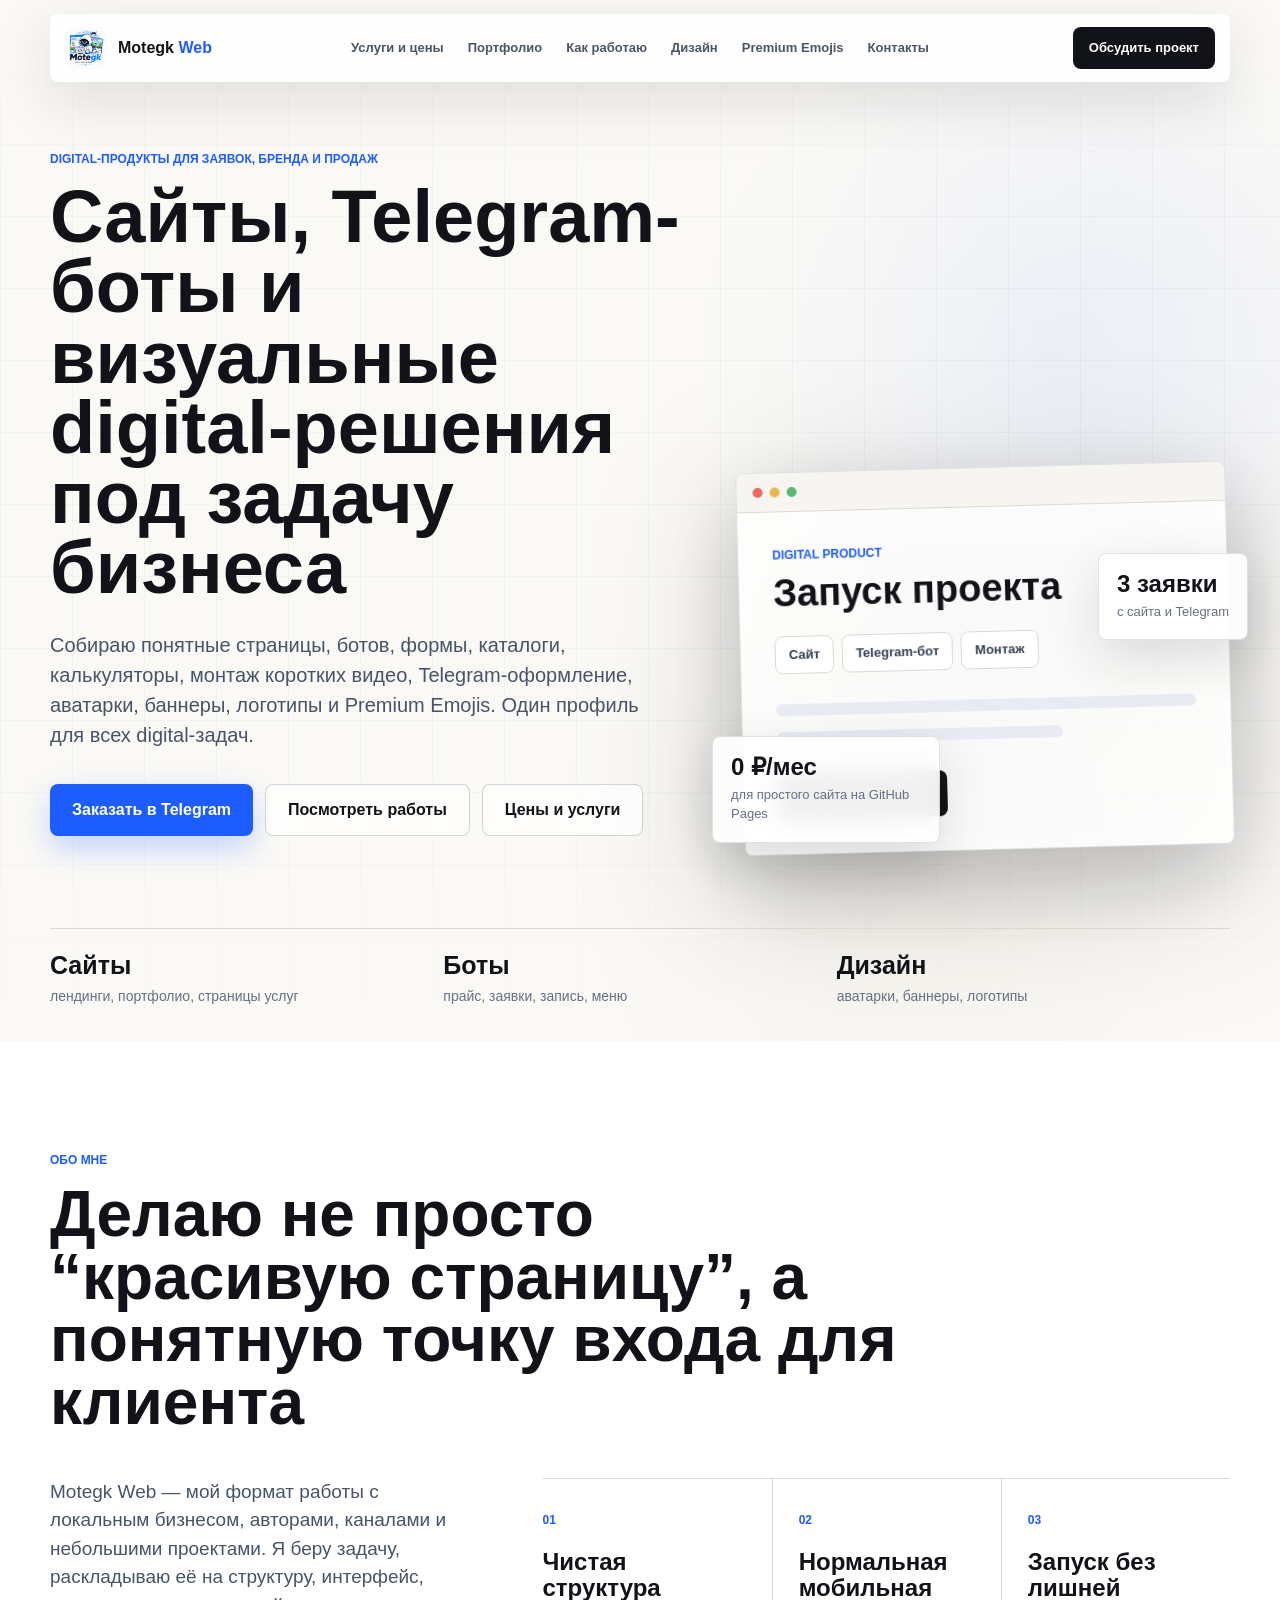
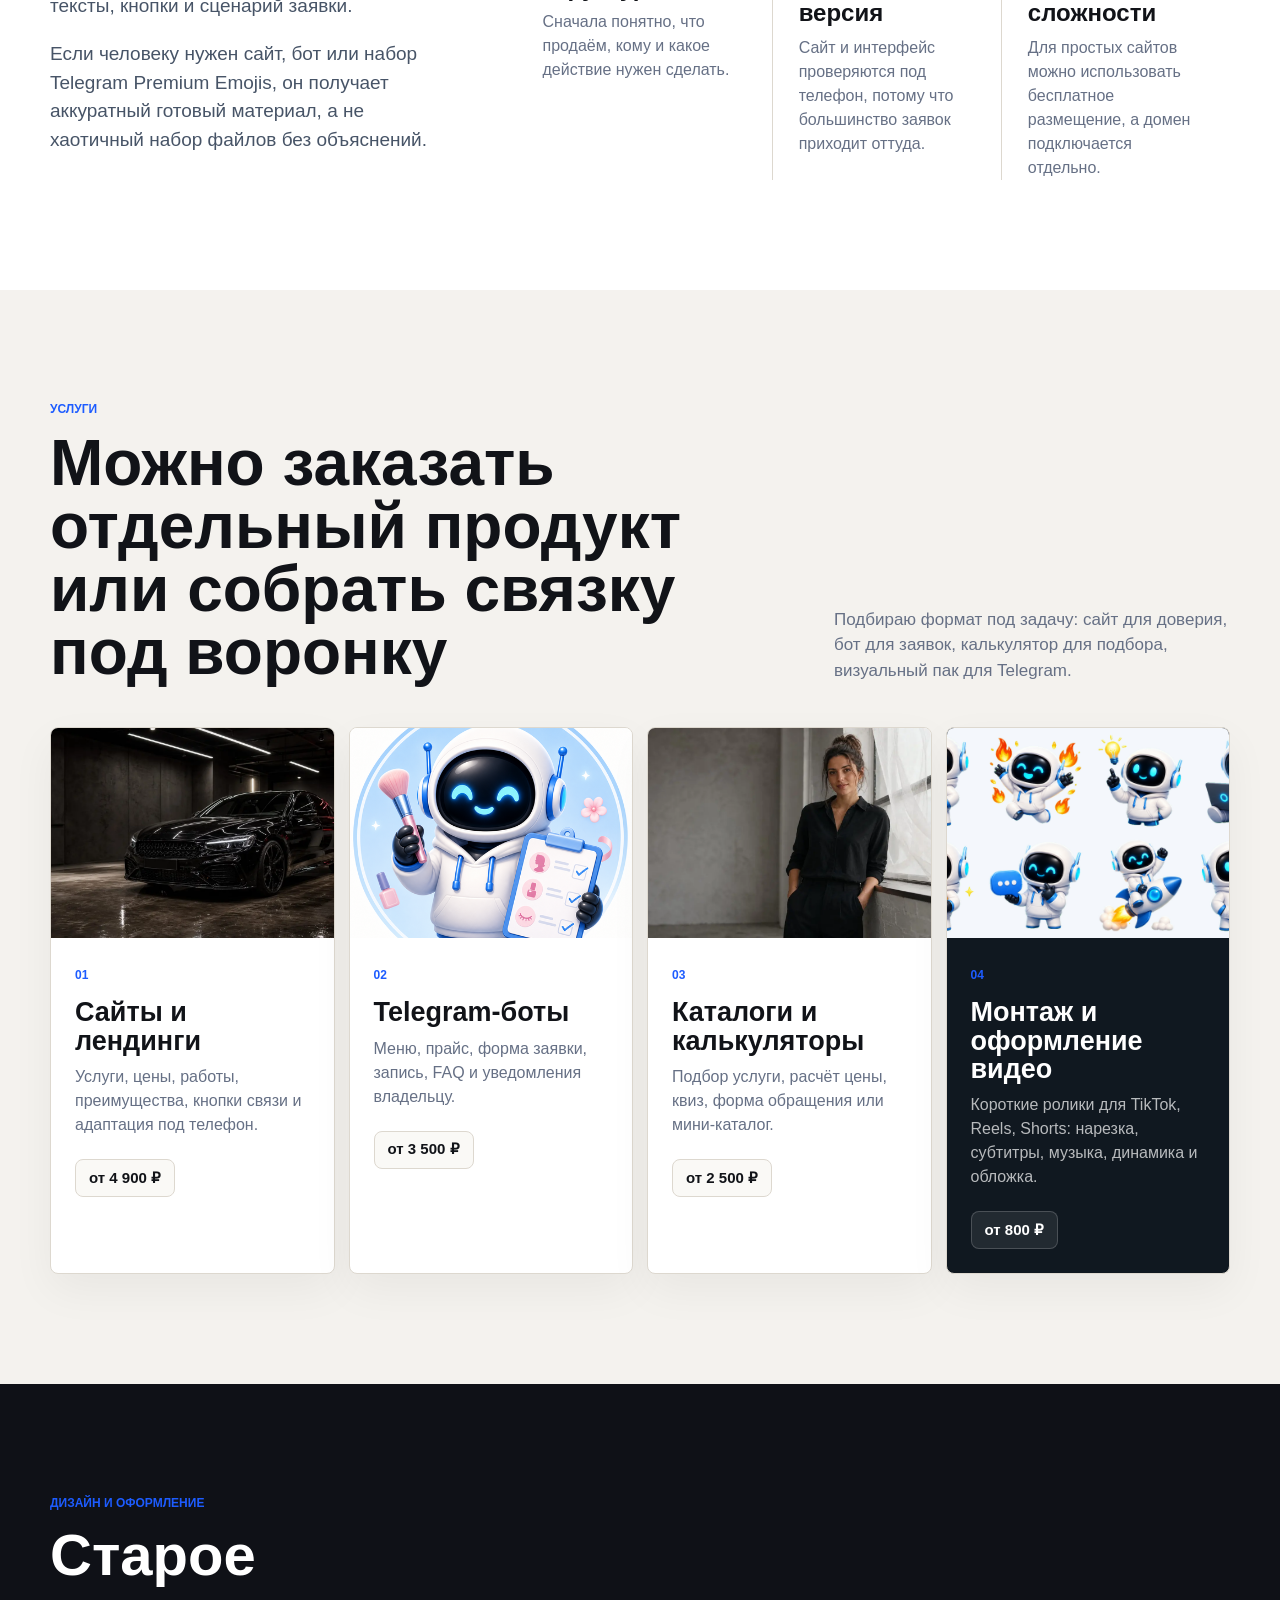
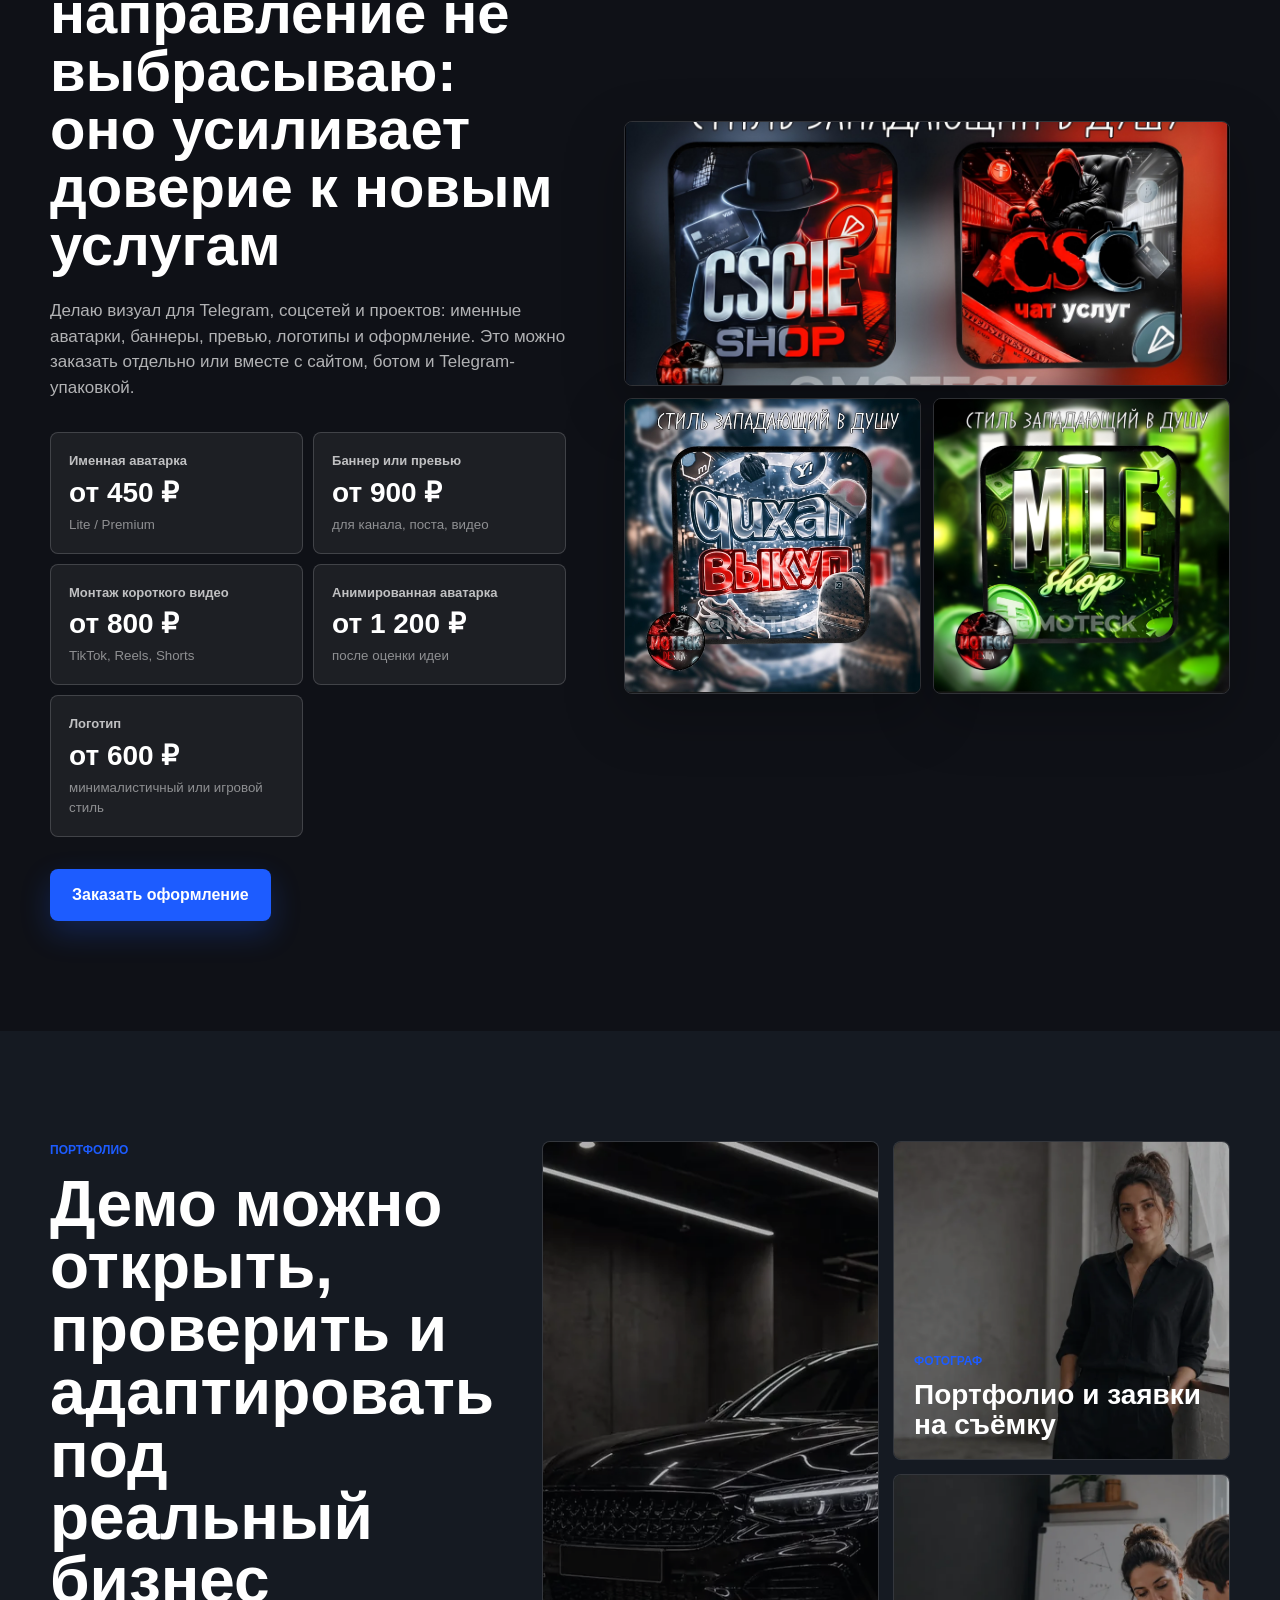
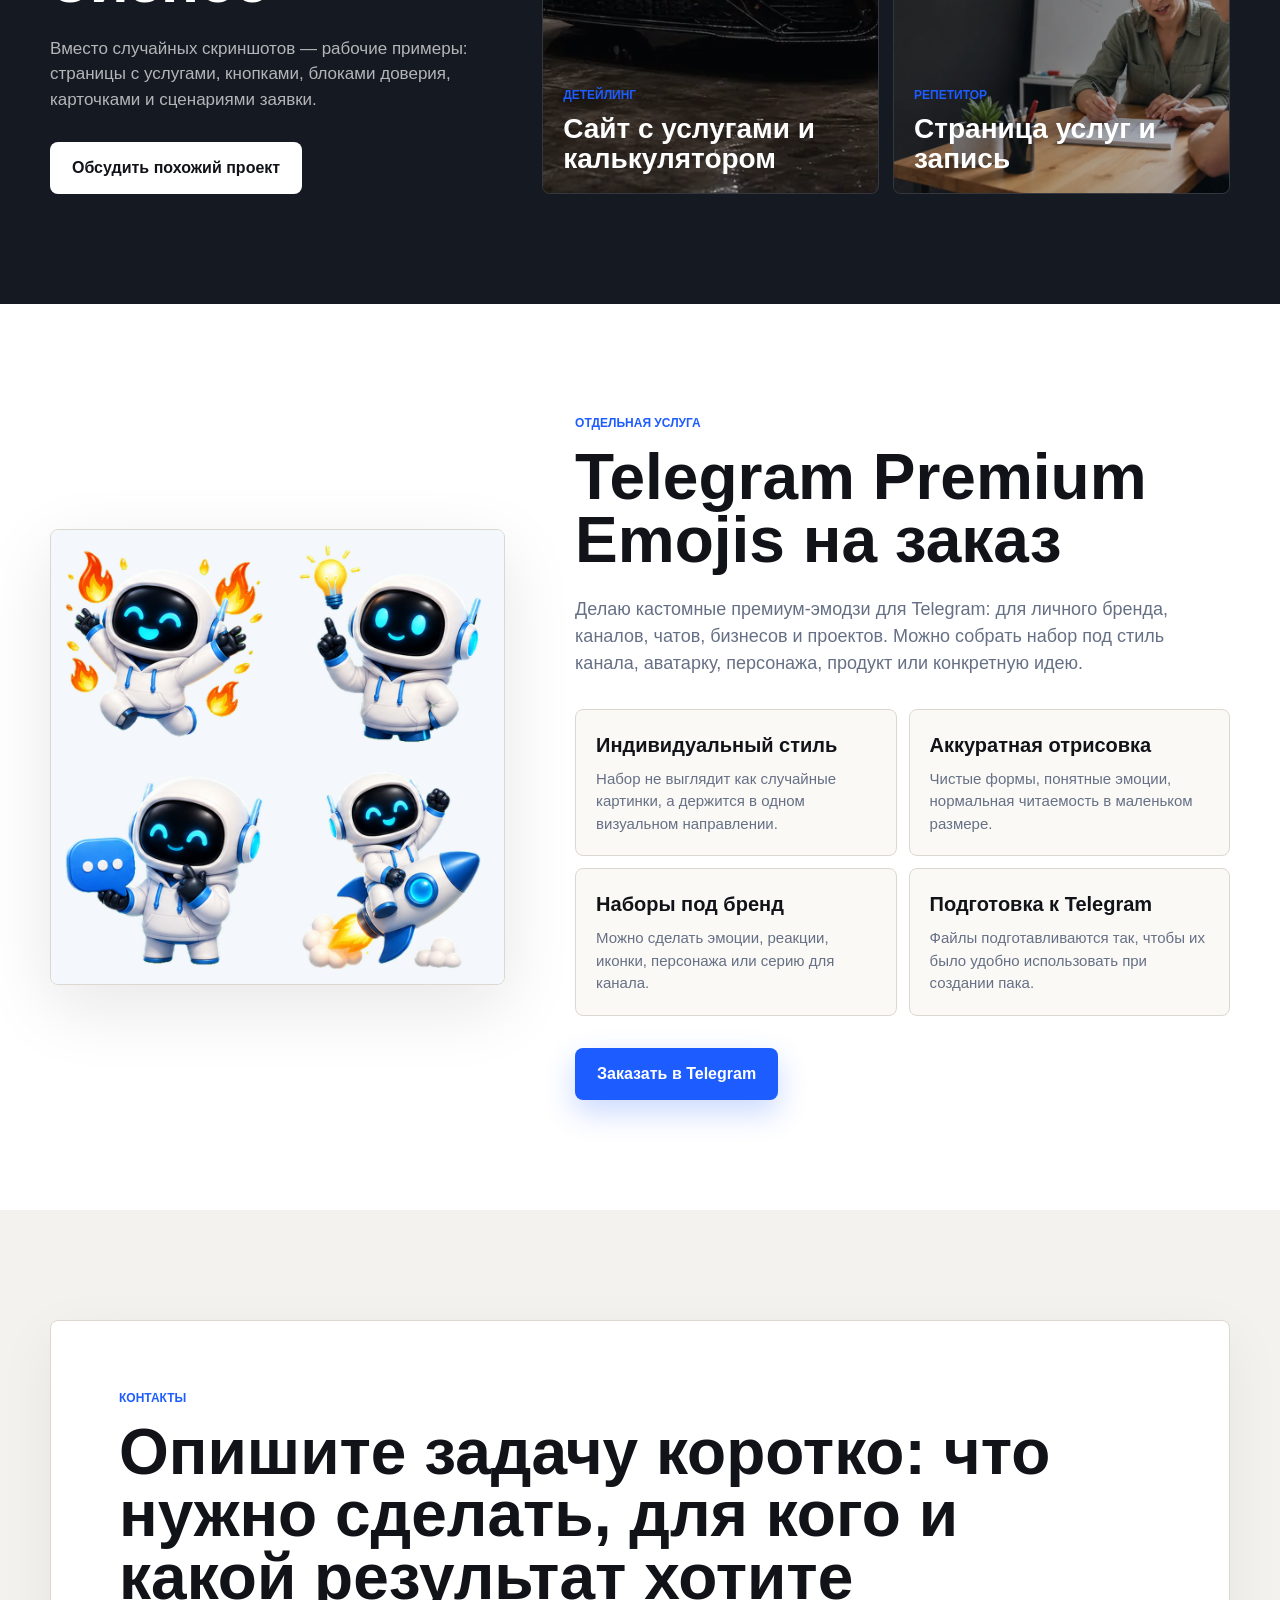
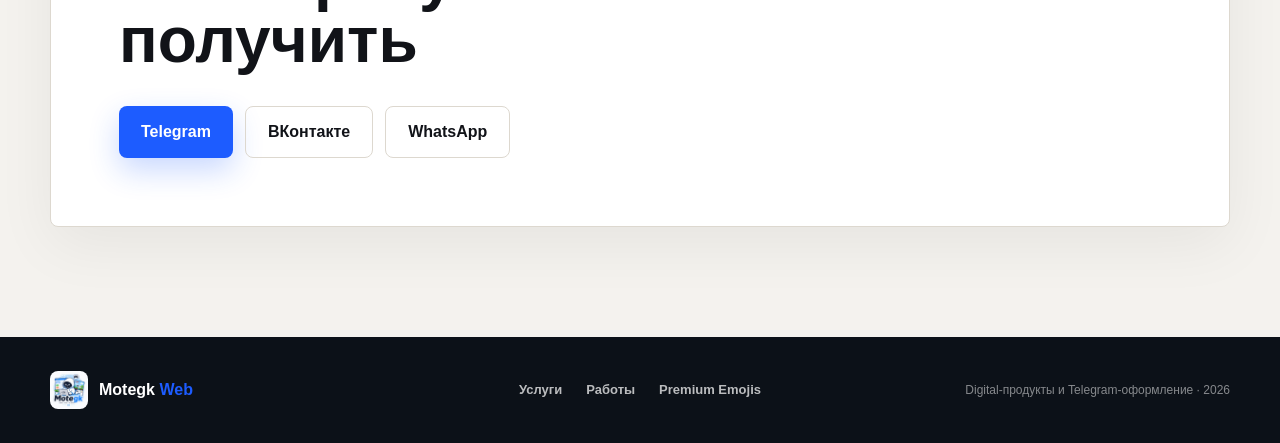
==== commit d172fe28: "Add files via upload" ====
--- a/index.html
+++ b/index.html
@@ -5,7 +5,7 @@
   <meta name="viewport" content="width=device-width, initial-scale=1.0">
   <meta name="description" content="Motegk Web: сайты, Telegram-боты, digital-инструменты и Telegram Premium Emojis для бизнеса, каналов и личных проектов.">
   <title>Motegk Web | сайты, боты и digital-продукты</title>
-  <link rel="stylesheet" href="styles.css?v=7">
+  <link rel="stylesheet" href="styles.css?v=9">
 </head>
 <body>
   <header class="site-header" data-header>
@@ -17,6 +17,7 @@
       <a href="services.html">Услуги и цены</a>
       <a href="portfolio.html">Портфолио</a>
       <a href="process.html">Как работаю</a>
+      <a href="#design">Дизайн</a>
       <a href="#emojis">Premium Emojis</a>
       <a href="#contacts">Контакты</a>
     </nav>
@@ -28,6 +29,7 @@
       <a href="services.html">Услуги и цены</a>
       <a href="portfolio.html">Портфолио</a>
       <a href="process.html">Как работаю</a>
+      <a href="#design">Дизайн</a>
       <a href="#emojis">Premium Emojis</a>
       <a href="#contacts">Контакты</a>
       <button type="button" data-contact-open>Обсудить проект</button>
@@ -48,7 +50,7 @@
             <div class="mockup-buttons">
               <span>Сайт</span>
               <span>Telegram-бот</span>
-              <span>Premium Emojis</span>
+              <span>Монтаж</span>
             </div>
             <div class="mockup-line long"></div>
             <div class="mockup-line"></div>
@@ -67,7 +69,7 @@
       <div class="hero-inner reveal">
         <p class="eyebrow">Digital-продукты для заявок, бренда и продаж</p>
         <h1>Сайты, Telegram-боты и визуальные digital-решения под задачу бизнеса</h1>
-        <p class="hero-text">Собираю понятные страницы, ботов, формы, каталоги, калькуляторы и Telegram Premium Emojis. Делаю аккуратный интерфейс, продуманную структуру и готовый результат, который можно показывать клиентам.</p>
+        <p class="hero-text">Собираю понятные страницы, ботов, формы, каталоги, калькуляторы, монтаж коротких видео, Telegram-оформление, аватарки, баннеры, логотипы и Premium Emojis. Один профиль для всех digital-задач.</p>
         <div class="hero-actions">
           <button class="button button-primary" type="button" data-contact-open>Заказать в Telegram</button>
           <a class="button button-secondary" href="#portfolio">Посмотреть работы</a>
@@ -77,7 +79,7 @@
       <div class="hero-metrics reveal">
         <div><strong>Сайты</strong><span>лендинги, портфолио, страницы услуг</span></div>
         <div><strong>Боты</strong><span>прайс, заявки, запись, меню</span></div>
-        <div><strong>Emoji</strong><span>премиум-наборы под бренд</span></div>
+        <div><strong>Дизайн</strong><span>аватарки, баннеры, логотипы</span></div>
       </div>
     </section>
 
@@ -122,8 +124,29 @@
         </article>
         <article class="service-card service-card-accent reveal">
           <img src="assets/emoji-pack-preview.png" alt="Превью Telegram Premium Emojis">
-          <div><span>04</span><h3>Telegram Premium Emojis</h3><p>Кастомные статичные наборы для каналов, брендов, чатов и проектов.</p><strong class="service-price">от 1 500 ₽</strong></div>
-        </article>
+          <div><span>04</span><h3>Монтаж и оформление видео</h3><p>Короткие ролики для TikTok, Reels, Shorts: нарезка, субтитры, музыка, динамика и обложка.</p><strong class="service-price">от 800 ₽</strong></div>
+        </article>
+      </div>
+    </section>
+
+    <section class="design-section" id="design">
+      <div class="design-copy reveal">
+        <p class="eyebrow">Дизайн и оформление</p>
+        <h2>Старое направление не выбрасываю: оно усиливает доверие к новым услугам</h2>
+        <p>Делаю визуал для Telegram, соцсетей и проектов: именные аватарки, баннеры, превью, логотипы и оформление. Это можно заказать отдельно или вместе с сайтом, ботом и Telegram-упаковкой.</p>
+        <div class="design-prices">
+          <article><span>Именная аватарка</span><strong>от 450 ₽</strong><small>Lite / Premium</small></article>
+          <article><span>Баннер или превью</span><strong>от 900 ₽</strong><small>для канала, поста, видео</small></article>
+          <article><span>Монтаж короткого видео</span><strong>от 800 ₽</strong><small>TikTok, Reels, Shorts</small></article>
+          <article><span>Анимированная аватарка</span><strong>от 1 200 ₽</strong><small>после оценки идеи</small></article>
+          <article><span>Логотип</span><strong>от 600 ₽</strong><small>минималистичный или игровой стиль</small></article>
+        </div>
+        <button class="button button-primary" type="button" data-contact-open>Заказать оформление</button>
+      </div>
+      <div class="design-gallery reveal">
+        <img src="assets/design-case-red.jpg" alt="Пример дизайна в красном стиле">
+        <img src="assets/design-case-blue.jpg" alt="Пример дизайна в синем стиле">
+        <img src="assets/design-case-green.jpg" alt="Пример дизайна в зелёном стиле">
       </div>
     </section>
 
@@ -202,6 +225,6 @@
     </div>
   </dialog>
 
-  <script src="script.js?v=7"></script>
+  <script src="script.js?v=9"></script>
 </body>
 </html>
--- a/styles.css
+++ b/styles.css
@@ -287,6 +287,63 @@
 .work-card:hover img { transform: scale(1.04); opacity: .9; }
 .work-card div { position: absolute; right: 20px; bottom: 20px; left: 20px; }
 .work-card h3 { max-width: 360px; margin: 8px 0 0; font-size: 28px; line-height: 1.06; }
+
+.design-section {
+  display: grid;
+  grid-template-columns: .92fr 1.08fr;
+  gap: 58px;
+  align-items: center;
+  padding: 110px max(22px, calc((100vw - var(--max)) / 2));
+  background: #0f1117;
+  color: white;
+}
+.design-copy h2 {
+  max-width: 680px;
+  margin: 0;
+  font-size: 58px;
+  line-height: 1;
+}
+.design-copy > p:not(.eyebrow) {
+  max-width: 620px;
+  margin: 24px 0 0;
+  color: rgba(255,255,255,.68);
+  font-size: 17px;
+}
+.design-prices {
+  display: grid;
+  grid-template-columns: repeat(2, 1fr);
+  gap: 10px;
+  margin: 32px 0;
+}
+.design-prices article {
+  padding: 18px;
+  border: 1px solid rgba(255,255,255,.16);
+  border-radius: 8px;
+  background: rgba(255,255,255,.06);
+}
+.design-prices span,
+.design-prices strong,
+.design-prices small { display: block; }
+.design-prices span { color: rgba(255,255,255,.72); font-size: 13px; font-weight: 900; }
+.design-prices strong { margin-top: 8px; font-size: 28px; line-height: 1; }
+.design-prices small { margin-top: 8px; color: rgba(255,255,255,.5); }
+.design-gallery {
+  display: grid;
+  grid-template-columns: 1fr 1fr;
+  gap: 12px;
+}
+.design-gallery img {
+  width: 100%;
+  min-height: 230px;
+  border: 1px solid rgba(255,255,255,.14);
+  border-radius: 8px;
+  object-fit: cover;
+  box-shadow: 0 20px 60px rgba(0,0,0,.26);
+}
+.design-gallery img:first-child {
+  grid-column: 1 / -1;
+  aspect-ratio: 16 / 7;
+}
 
 .emoji-section {
   display: grid;
@@ -526,7 +583,7 @@
   .browser-mockup { transform: rotate(-1deg); }
   .section-head h2, .portfolio-copy h2, .emoji-content h2, .contact-card h2 { font-size: 52px; }
   .service-grid { grid-template-columns: repeat(2, 1fr); }
-  .about-grid, .portfolio-section, .emoji-section, .section-head-row, .service-row, .timeline article, .extras-band, .price-explain, .custom-band, .brief-band, .faq-section { grid-template-columns: 1fr; gap: 42px; }
+  .about-grid, .portfolio-section, .design-section, .emoji-section, .section-head-row, .service-row, .timeline article, .extras-band, .price-explain, .custom-band, .brief-band, .faq-section { grid-template-columns: 1fr; gap: 42px; }
   .service-side { max-width: 520px; }
   .project-wide { grid-template-columns: 1fr; }
   .portfolio-copy { max-width: 760px; }
@@ -612,12 +669,14 @@
   .hero-metrics { order: 3; gap: 0; }
   .hero-metrics div { padding: 15px 0; border-top: 1px solid var(--line); }
   .section, .portfolio-section { padding: 74px 16px; }
-  .section-head h2, .portfolio-copy h2, .emoji-content h2, .contact-card h2, .page-hero h1, .service-row h2, .project-copy h2, .timeline h2, .brief-band h2, .extras-band h2, .price-explain h2, .custom-band h2, .cta-band h2 { font-size: 36px; }
+  .section-head h2, .portfolio-copy h2, .design-copy h2, .emoji-content h2, .contact-card h2, .page-hero h1, .service-row h2, .project-copy h2, .timeline h2, .brief-band h2, .extras-band h2, .price-explain h2, .custom-band h2, .cta-band h2 { font-size: 36px; }
   .page-hero { min-height: 460px; padding: 118px 16px 58px; }
   .service-row, .timeline article { padding: 50px 0; }
   .portfolio-list, .extras-grid, .brief-band ol { grid-template-columns: 1fr; }
   .project-media { min-height: 260px; }
-  .extras-band, .brief-band, .custom-band, .cta-band { padding: 70px 16px; }
+  .design-section, .extras-band, .brief-band, .custom-band, .cta-band { padding: 70px 16px; }
+  .design-prices, .design-gallery { grid-template-columns: 1fr; }
+  .design-gallery img:first-child { aspect-ratio: auto; }
   .service-grid { grid-template-columns: 1fr; }
   .service-card { min-height: 0; }
   .service-card img { height: 190px; }
